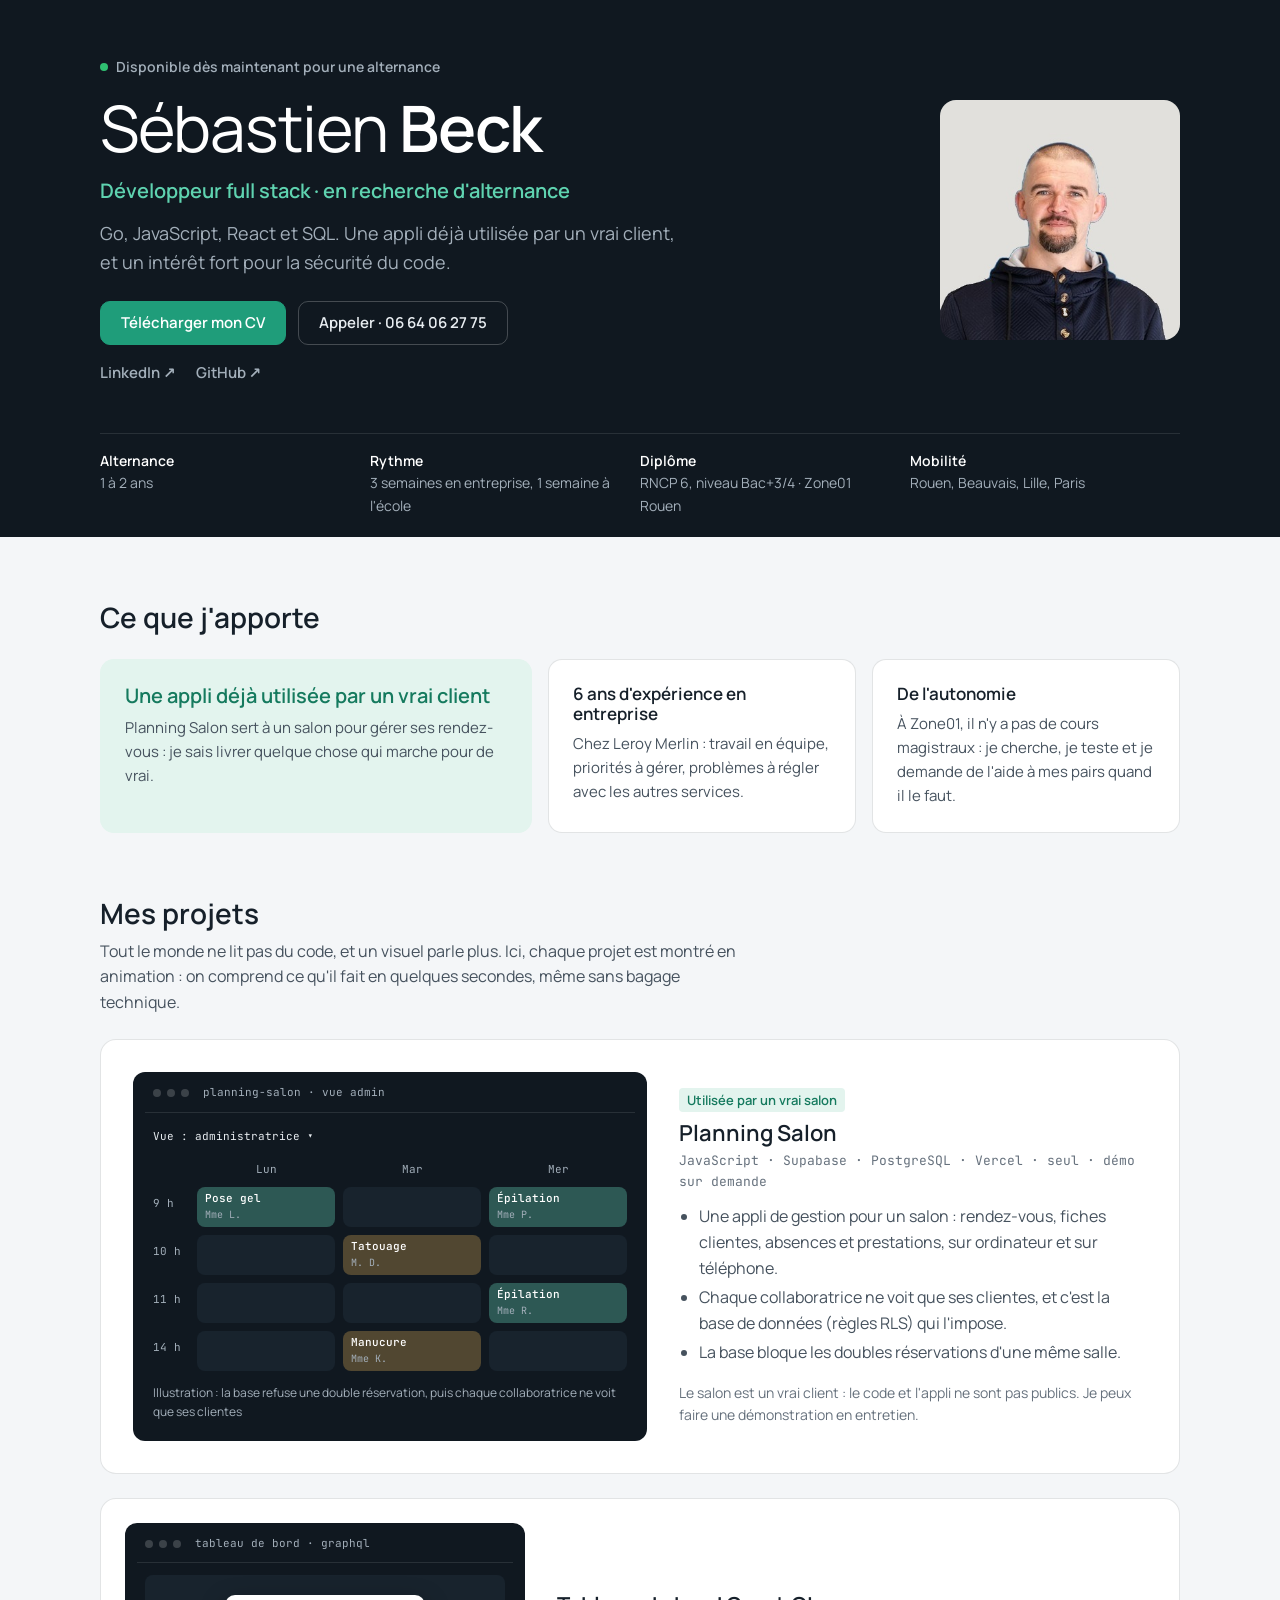
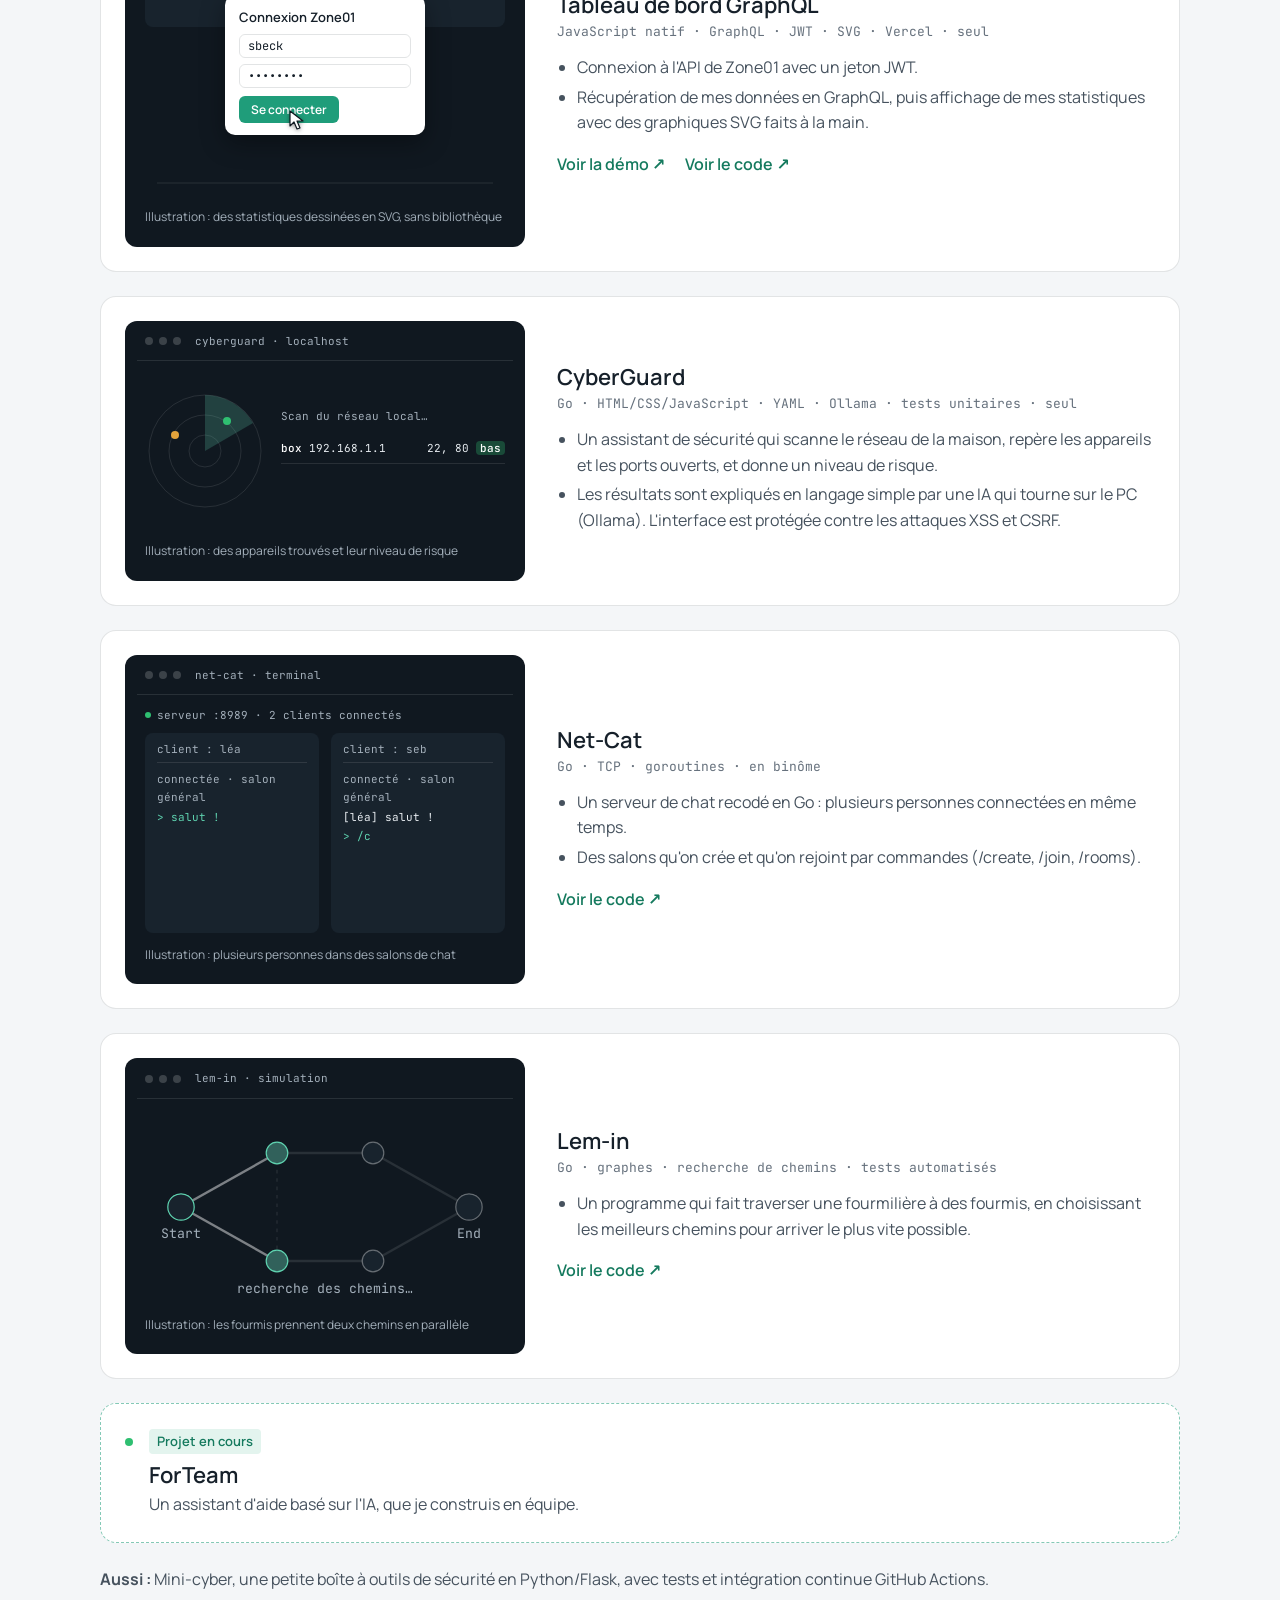
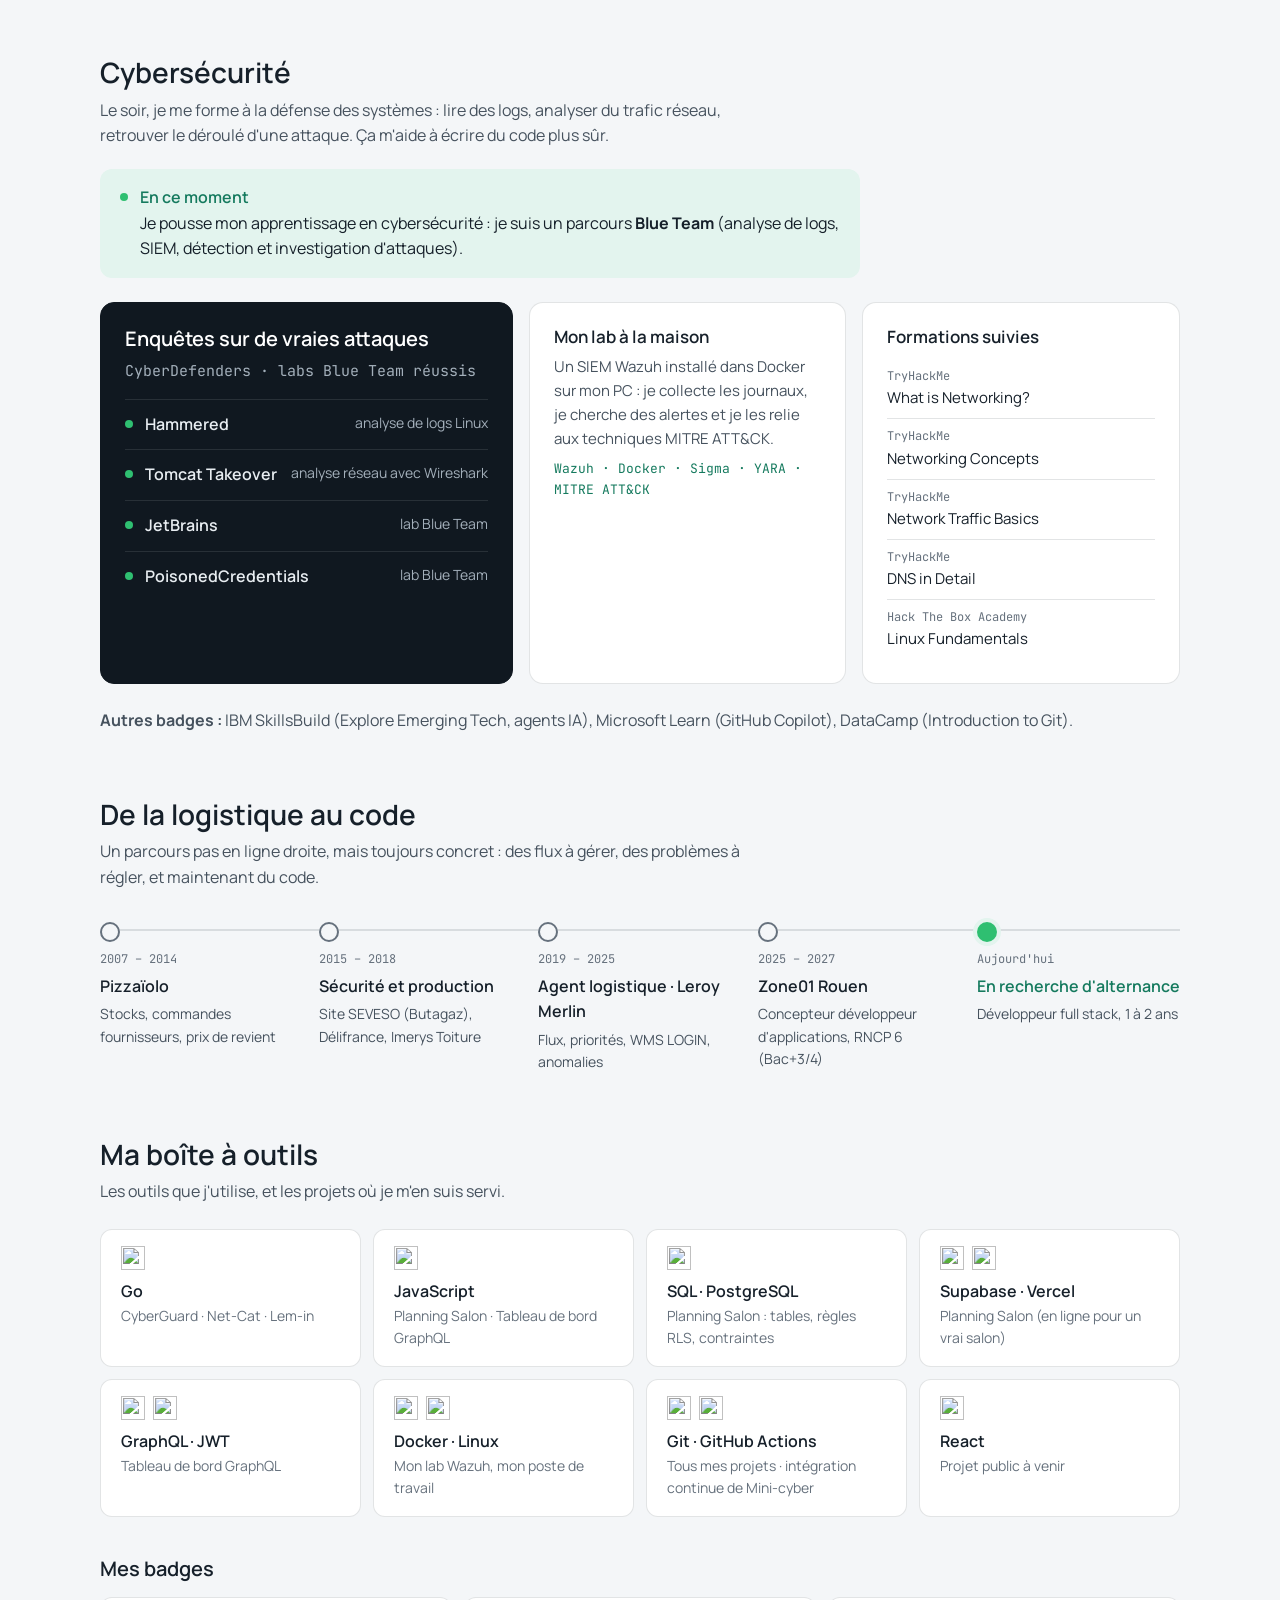
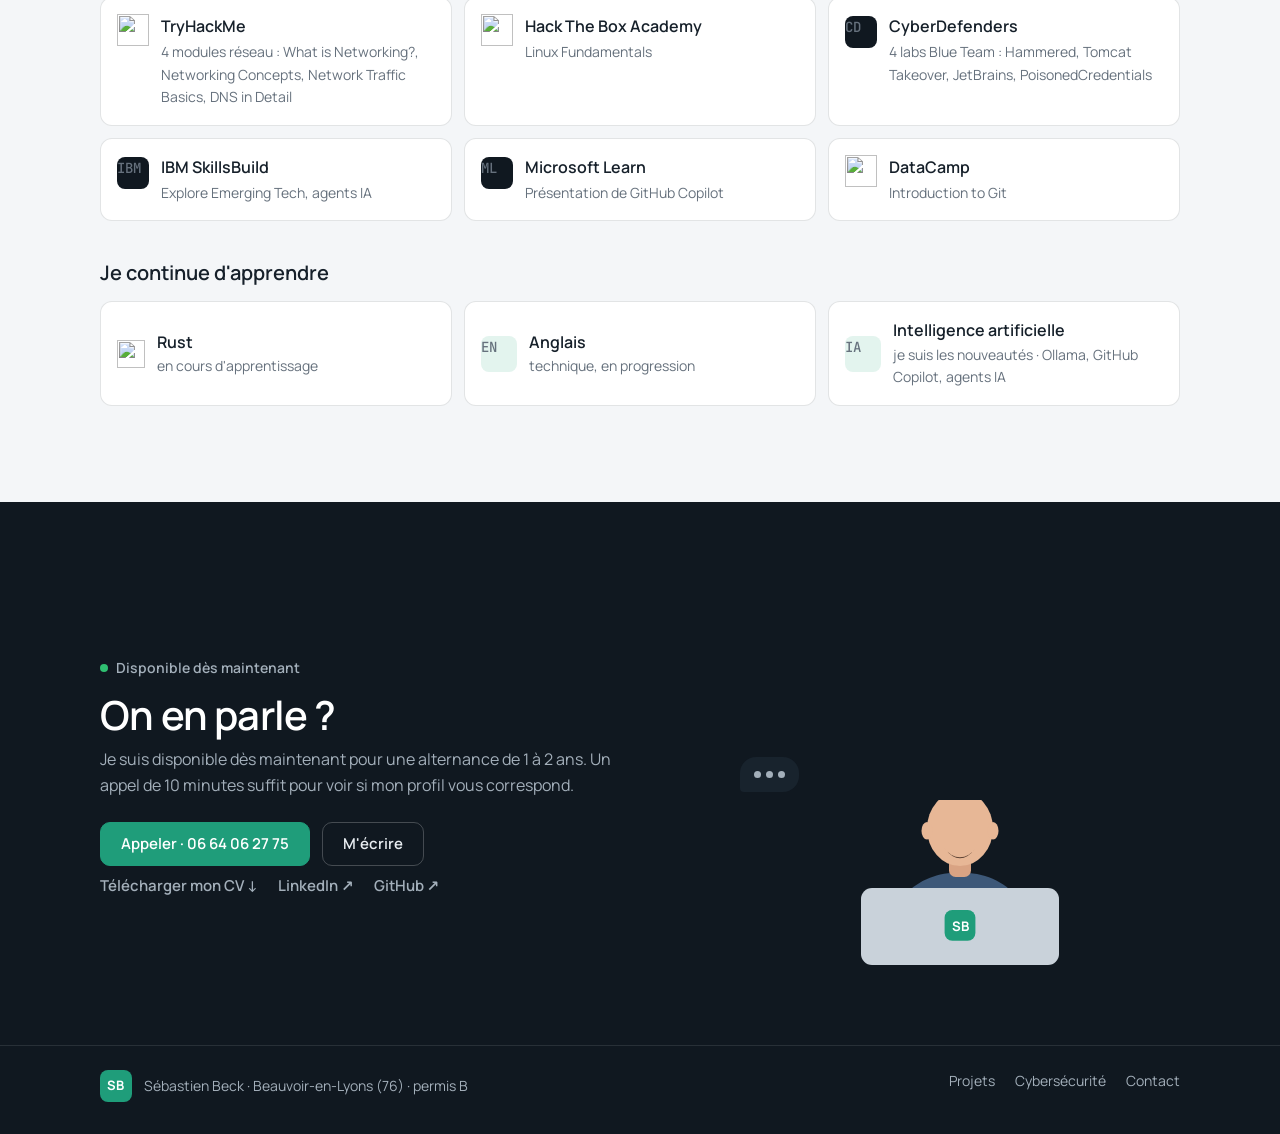
==== index.html @ 0955841b "Refonte du portfolio : nouveau design, projets animés, section cybersécurité - Design nuit + menthe," ====
<!doctype html>
<html lang="fr">
<head>
  <meta charset="utf-8">
  <meta name="viewport" content="width=device-width, initial-scale=1">
  <title>Sébastien Beck – Développeur full stack</title>
  <meta name="description" content="Sébastien Beck, développeur full stack (Go, JavaScript, React, SQL) en recherche d'alternance à Rouen, Beauvais, Lille ou Paris. Disponible dès maintenant.">
  <meta name="author" content="Sébastien Beck">
  <link rel="icon" href="favicon.ico">
  <link rel="preconnect" href="https://fonts.googleapis.com">
  <link rel="preconnect" href="https://fonts.gstatic.com" crossorigin>
  <link href="https://fonts.googleapis.com/css2?family=Manrope:wght@400;500;600;700&family=JetBrains+Mono:wght@400;500&display=swap" rel="stylesheet">
  <link rel="stylesheet" href="styles.css?v=12">
</head>
<body>

<header class="haut">
  <div class="conteneur haut-grille">
    <div class="ident">
      <p class="statut"><span class="point" aria-hidden="true"></span>Disponible dès maintenant pour une alternance</p>
      <h1><span class="fin">Sébastien</span> Beck</h1>
      <p class="poste">Développeur full stack · en recherche d'alternance</p>
      <p class="accroche">Go, JavaScript, React et SQL. Une appli déjà utilisée par un vrai client, et un intérêt fort pour la sécurité du code.</p>
      <div class="actions">
        <a class="bouton principal" href="CV_Sebastien_Beck.pdf" download>Télécharger mon CV</a>
        <a class="bouton" href="tel:+33664062775">Appeler · 06 64 06 27 75</a>
      </div>
      <p class="liens-discrets"><a href="https://www.linkedin.com/in/sebastien-beck-dev-web" target="_blank" rel="noreferrer">LinkedIn ↗</a><a href="https://github.com/sebastien1000" target="_blank" rel="noreferrer">GitHub ↗</a></p>
    </div>
    <img class="photo" src="photo.jpg" alt="Photo de Sébastien Beck" width="350" height="350">
  </div>
  <div class="conteneur cles">
    <p><b>Alternance</b> 1 à 2 ans</p>
    <p><b>Rythme</b> 3 semaines en entreprise, 1 semaine à l'école</p>
    <p><b>Diplôme</b> RNCP 6, niveau Bac+3/4 · Zone01 Rouen</p>
    <p><b>Mobilité</b> Rouen, Beauvais, Lille, Paris</p>
  </div>
</header>

<main>

  <section class="conteneur bloc" aria-labelledby="t-apport">
    <h2 id="t-apport">Ce que j'apporte</h2>
    <div class="atouts">
      <article class="majeur">
        <h3>Une appli déjà utilisée par un vrai client</h3>
        <p>Planning Salon sert à un salon pour gérer ses rendez-vous : je sais livrer quelque chose qui marche pour de vrai.</p>
      </article>
      <article>
        <h3>6 ans d'expérience en entreprise</h3>
        <p>Chez Leroy Merlin : travail en équipe, priorités à gérer, problèmes à régler avec les autres services.</p>
      </article>
      <article>
        <h3>De l'autonomie</h3>
        <p>À Zone01, il n'y a pas de cours magistraux : je cherche, je teste et je demande de l'aide à mes pairs quand il le faut.</p>
      </article>
    </div>
  </section>

  <section class="conteneur bloc" aria-labelledby="t-projets">
    <h2 id="t-projets">Mes projets</h2>
    <p class="intro">Tout le monde ne lit pas du code, et un visuel parle plus. Ici, chaque projet est montré en animation : on comprend ce qu'il fait en quelques secondes, même sans bagage technique.</p>

    <article class="projet vedette">
      <div class="demo" aria-hidden="true" data-titre="planning-salon · vue admin">
        <div class="planning" id="demo-planning">
          <div class="pl-barre"><span class="pl-vue">Vue : administratrice</span><span class="pl-toast"></span></div>
          <div class="pl-grille">
            <span></span><span class="pl-j">Lun</span><span class="pl-j">Mar</span><span class="pl-j">Mer</span>
            <span class="pl-h">9 h</span><i></i><i></i><i></i>
            <span class="pl-h">10 h</span><i></i><i></i><i></i>
            <span class="pl-h">11 h</span><i></i><i></i><i></i>
            <span class="pl-h">14 h</span><i></i><i></i><i></i>
          </div>
        </div>
        <p class="legende" id="pl-legende">Illustration : la base refuse une double réservation, puis chaque collaboratrice ne voit que ses clientes</p>
      </div>
      <div class="texte">
        <p class="badge">Utilisée par un vrai salon</p>
        <h3>Planning Salon</h3>
        <p class="meta">JavaScript · Supabase · PostgreSQL · Vercel · seul · démo sur demande</p>
        <ul>
          <li>Une appli de gestion pour un salon : rendez-vous, fiches clientes, absences et prestations, sur ordinateur et sur téléphone.</li>
          <li>Chaque collaboratrice ne voit que ses clientes, et c'est la base de données (règles RLS) qui l'impose.</li>
          <li>La base bloque les doubles réservations d'une même salle.</li>
        </ul>
        <p class="lien-note">Le salon est un vrai client : le code et l'appli ne sont pas publics. Je peux faire une démonstration en entretien.</p>
      </div>
    </article>

    <article class="projet">
      <div class="demo" aria-hidden="true" data-titre="tableau de bord · graphql">
        <div class="gq" id="demo-graphql">
          <pre class="gq-code"><code></code></pre>
          <svg class="graph" viewBox="0 0 300 130">
            <line x1="10" y1="120" x2="290" y2="120" class="axe"/>
            <g class="barres"></g>
            <polyline class="courbe" points=""/>
          </svg>
        </div>
        <p class="legende">Illustration : des statistiques dessinées en SVG, sans bibliothèque</p>
      </div>
      <div class="texte">
        <h3>Tableau de bord GraphQL</h3>
        <p class="meta">JavaScript natif · GraphQL · JWT · SVG · Vercel · seul</p>
        <ul>
          <li>Connexion à l'API de Zone01 avec un jeton JWT.</li>
          <li>Récupération de mes données en GraphQL, puis affichage de mes statistiques avec des graphiques SVG faits à la main.</li>
        </ul>
        <p class="liens"><a href="https://graph-ql-rho-azure.vercel.app" target="_blank" rel="noreferrer">Voir la démo ↗</a><a href="https://github.com/sebastien1000/graphQL" target="_blank" rel="noreferrer">Voir le code ↗</a></p>
      </div>
    </article>

    <article class="projet">
      <div class="demo" aria-hidden="true" data-titre="cyberguard · localhost">
        <div class="scan" id="demo-scan">
          <svg class="radar" viewBox="0 0 120 120">
            <circle cx="60" cy="60" r="56" class="r-cercle"/><circle cx="60" cy="60" r="36" class="r-cercle"/><circle cx="60" cy="60" r="16" class="r-cercle"/>
            <g class="r-balai"><path d="M60 60 L60 4 A56 56 0 0 1 108 32 Z"/></g>
            <g class="r-points"></g>
          </svg>
          <div class="scan-liste">
            <p class="scan-titre">Scan du réseau local…</p>
            <ul></ul>
          </div>
        </div>
        <p class="legende">Illustration : des appareils trouvés et leur niveau de risque</p>
      </div>
      <div class="texte">
        <h3>CyberGuard</h3>
        <p class="meta">Go · HTML/CSS/JavaScript · YAML · Ollama · tests unitaires · seul</p>
        <ul>
          <li>Un assistant de sécurité qui scanne le réseau de la maison, repère les appareils et les ports ouverts, et donne un niveau de risque.</li>
          <li>Les résultats sont expliqués en langage simple par une IA qui tourne sur le PC (Ollama). L'interface est protégée contre les attaques XSS et CSRF.</li>
        </ul>
      </div>
    </article>

    <article class="projet">
      <div class="demo" aria-hidden="true" data-titre="net-cat · terminal">
        <p class="serveur">serveur :8989</p>
        <div class="chat" id="demo-chat">
          <div class="terminal"><p class="t-titre">client : léa</p><div class="lignes"></div></div>
          <div class="terminal"><p class="t-titre">client : seb</p><div class="lignes"></div></div>
        </div>
        <p class="legende">Illustration : plusieurs personnes dans des salons de chat</p>
      </div>
      <div class="texte">
        <h3>Net-Cat</h3>
        <p class="meta">Go · TCP · goroutines · en binôme</p>
        <ul>
          <li>Un serveur de chat recodé en Go : plusieurs personnes connectées en même temps.</li>
          <li>Des salons qu'on crée et qu'on rejoint par commandes (/create, /join, /rooms).</li>
        </ul>
        <p class="liens"><a href="https://github.com/sebastien1000/net-cat" target="_blank" rel="noreferrer">Voir le code ↗</a></p>
      </div>
    </article>

    <article class="projet">
      <div class="demo" aria-hidden="true" data-titre="lem-in · simulation">
        <svg class="fourmis" id="demo-lemin" viewBox="0 0 300 160">
          <g class="aretes">
            <line x1="30" y1="80" x2="110" y2="35"/><line x1="30" y1="80" x2="110" y2="125"/>
            <line x1="110" y1="35" x2="190" y2="35"/><line x1="110" y1="125" x2="190" y2="125"/>
            <line x1="190" y1="35" x2="270" y2="80"/><line x1="190" y1="125" x2="270" y2="80"/>
            <line x1="110" y1="35" x2="110" y2="125" class="faible"/>
          </g>
          <g class="salles">
            <circle cx="30" cy="80" r="11"/><circle cx="110" cy="35" r="9"/><circle cx="110" cy="125" r="9"/>
            <circle cx="190" cy="35" r="9"/><circle cx="190" cy="125" r="9"/><circle cx="270" cy="80" r="11"/>
          </g>
          <text x="30" y="106" class="etiq">Start</text><text x="270" y="106" class="etiq">End</text>
          <text x="150" y="152" class="tour"></text>
          <g class="pions"></g>
        </svg>
        <p class="legende">Illustration : les fourmis prennent deux chemins en parallèle</p>
      </div>
      <div class="texte">
        <h3>Lem-in</h3>
        <p class="meta">Go · graphes · recherche de chemins · tests automatisés</p>
        <ul>
          <li>Un programme qui fait traverser une fourmilière à des fourmis, en choisissant les meilleurs chemins pour arriver le plus vite possible.</li>
        </ul>
        <p class="liens"><a href="https://github.com/sebastien1000/lem-in" target="_blank" rel="noreferrer">Voir le code ↗</a></p>
      </div>
    </article>

    <article class="projet-encours">
      <span class="point" aria-hidden="true"></span>
      <div>
        <p class="badge">Projet en cours</p>
        <h3>ForTeam</h3>
        <p>Un assistant d'aide basé sur l'IA, que je construis en équipe.</p>
      </div>
    </article>

    <p class="aussi"><b>Aussi :</b> Mini-cyber, une petite boîte à outils de sécurité en Python/Flask, avec tests et intégration continue GitHub Actions.</p>
  </section>


  <section class="conteneur bloc" aria-labelledby="t-cyber">
    <h2 id="t-cyber">Cybersécurité</h2>
    <p class="intro">Le soir, je me forme à la défense des systèmes : lire des logs, analyser du trafic réseau, retrouver le déroulé d'une attaque. Ça m'aide à écrire du code plus sûr.</p>
    <div class="en-cours">
      <span class="point" aria-hidden="true"></span>
      <p><b>En ce moment</b> Je pousse mon apprentissage en cybersécurité : je suis un parcours <b>Blue Team</b> (analyse de logs, SIEM, détection et investigation d'attaques).</p>
    </div>
    <div class="cyber">
      <article class="cy-carte cy-large">
        <h3>Enquêtes sur de vraies attaques</h3>
        <p class="cy-source">CyberDefenders · labs Blue Team réussis</p>
        <ul class="labs">
          <li><b>Hammered</b><span>analyse de logs Linux</span></li>
          <li><b>Tomcat Takeover</b><span>analyse réseau avec Wireshark</span></li>
          <li><b>JetBrains</b><span>lab Blue Team</span></li>
          <li><b>PoisonedCredentials</b><span>lab Blue Team</span></li>
        </ul>
      </article>
      <article class="cy-carte">
        <h3>Mon lab à la maison</h3>
        <p>Un SIEM Wazuh installé dans Docker sur mon PC : je collecte les journaux, je cherche des alertes et je les relie aux techniques MITRE ATT&amp;CK.</p>
        <p class="cy-outils">Wazuh · Docker · Sigma · YARA · MITRE ATT&amp;CK</p>
      </article>
      <article class="cy-carte">
        <h3>Formations suivies</h3>
        <ul class="badges">
          <li><span class="b-src">TryHackMe</span>What is Networking?</li>
          <li><span class="b-src">TryHackMe</span>Networking Concepts</li>
          <li><span class="b-src">TryHackMe</span>Network Traffic Basics</li>
          <li><span class="b-src">TryHackMe</span>DNS in Detail</li>
          <li><span class="b-src">Hack The Box Academy</span>Linux Fundamentals</li>
        </ul>
      </article>
    </div>
    <p class="aussi"><b>Autres badges :</b> IBM SkillsBuild (Explore Emerging Tech, agents IA), Microsoft Learn (GitHub Copilot), DataCamp (Introduction to Git).</p>
  </section>

  <section class="conteneur bloc" aria-labelledby="t-parcours">
    <h2 id="t-parcours">De la logistique au code</h2>
    <p class="intro">Un parcours pas en ligne droite, mais toujours concret : des flux à gérer, des problèmes à régler, et maintenant du code.</p>
    <ol class="route">
      <li><span class="r-date">2007 – 2014</span><b>Pizzaïolo</b><p>Stocks, commandes fournisseurs, prix de revient</p></li>
      <li><span class="r-date">2015 – 2018</span><b>Sécurité et production</b><p>Site SEVESO (Butagaz), Délifrance, Imerys Toiture</p></li>
      <li><span class="r-date">2019 – 2025</span><b>Agent logistique · Leroy Merlin</b><p>Flux, priorités, WMS LOGIN, anomalies</p></li>
      <li><span class="r-date">2025 – 2027</span><b>Zone01 Rouen</b><p>Concepteur développeur d'applications, RNCP 6 (Bac+3/4)</p></li>
      <li class="maintenant"><span class="r-date">Aujourd'hui</span><b>En recherche d'alternance</b><p>Développeur full stack, 1 à 2 ans</p></li>
    </ol>
  </section>

  <section class="conteneur bloc" aria-labelledby="t-outils">
    <h2 id="t-outils">Ma boîte à outils</h2>
    <p class="intro">Les outils que j'utilise, et les projets où je m'en suis servi.</p>
    <div class="outils">
      <article><p class="logos"><img src="https://cdn.simpleicons.org/go" alt="" width="24" height="24" loading="lazy"></p><h3>Go</h3><p>CyberGuard · Net-Cat · Lem-in</p></article>
      <article><p class="logos"><img src="https://cdn.simpleicons.org/javascript" alt="" width="24" height="24" loading="lazy"></p><h3>JavaScript</h3><p>Planning Salon · Tableau de bord GraphQL</p></article>
      <article><p class="logos"><img src="https://cdn.simpleicons.org/postgresql" alt="" width="24" height="24" loading="lazy"></p><h3>SQL · PostgreSQL</h3><p>Planning Salon : tables, règles RLS, contraintes</p></article>
      <article><p class="logos"><img src="https://cdn.simpleicons.org/supabase" alt="" width="24" height="24" loading="lazy"><img src="https://cdn.simpleicons.org/vercel" alt="" width="24" height="24" loading="lazy"></p><h3>Supabase · Vercel</h3><p>Planning Salon (en ligne pour un vrai salon)</p></article>
      <article><p class="logos"><img src="https://cdn.simpleicons.org/graphql" alt="" width="24" height="24" loading="lazy"><img src="https://cdn.simpleicons.org/jsonwebtokens" alt="" width="24" height="24" loading="lazy"></p><h3>GraphQL · JWT</h3><p>Tableau de bord GraphQL</p></article>
      <article><p class="logos"><img src="https://cdn.simpleicons.org/docker" alt="" width="24" height="24" loading="lazy"><img src="https://cdn.simpleicons.org/linux" alt="" width="24" height="24" loading="lazy"></p><h3>Docker · Linux</h3><p>Mon lab Wazuh, mon poste de travail</p></article>
      <article><p class="logos"><img src="https://cdn.simpleicons.org/git" alt="" width="24" height="24" loading="lazy"><img src="https://cdn.simpleicons.org/githubactions" alt="" width="24" height="24" loading="lazy"></p><h3>Git · GitHub Actions</h3><p>Tous mes projets · intégration continue de Mini-cyber</p></article>
      <article><p class="logos"><img src="https://cdn.simpleicons.org/react" alt="" width="24" height="24" loading="lazy"></p><h3>React</h3><p>Projet public à venir</p></article>
    </div>
    <h3 class="sous-titre">Mes badges</h3>
    <ul class="badges-logos">
      <li><img src="https://cdn.simpleicons.org/tryhackme" alt="" width="24" height="24" loading="lazy"><div><b>TryHackMe</b><span>4 modules réseau : What is Networking?, Networking Concepts, Network Traffic Basics, DNS in Detail</span></div></li>
      <li><img src="https://cdn.simpleicons.org/hackthebox" alt="" width="24" height="24" loading="lazy"><div><b>Hack The Box Academy</b><span>Linux Fundamentals</span></div></li>
      <li><span class="mono-logo">CD</span><div><b>CyberDefenders</b><span>4 labs Blue Team : Hammered, Tomcat Takeover, JetBrains, PoisonedCredentials</span></div></li>
      <li><span class="mono-logo">IBM</span><div><b>IBM SkillsBuild</b><span>Explore Emerging Tech, agents IA</span></div></li>
      <li><span class="mono-logo">ML</span><div><b>Microsoft Learn</b><span>Présentation de GitHub Copilot</span></div></li>
      <li><img src="https://cdn.simpleicons.org/datacamp" alt="" width="24" height="24" loading="lazy"><div><b>DataCamp</b><span>Introduction to Git</span></div></li>
    </ul>
    <h3 class="sous-titre">Je continue d'apprendre</h3>
    <ul class="apprends">
      <li><img src="https://cdn.simpleicons.org/rust/16202a" alt="" width="28" height="28" loading="lazy"><div><b>Rust</b><span>en cours d'apprentissage</span></div></li>
      <li><span class="code-langue">EN</span><div><b>Anglais</b><span>technique, en progression</span></div></li>
      <li><span class="code-langue">IA</span><div><b>Intelligence artificielle</b><span>je suis les nouveautés · Ollama, GitHub Copilot, agents IA</span></div></li>
    </ul>
  </section>

  <section class="contact" id="contact" aria-labelledby="t-contact">
    <div class="conteneur contact-grille">
      <div>
        <p class="statut"><span class="point" aria-hidden="true"></span>Disponible dès maintenant</p>
        <h2 id="t-contact">On en parle ?</h2>
        <p>Je suis disponible dès maintenant pour une alternance de 1 à 2 ans. Un appel de 10 minutes suffit pour voir si mon profil vous correspond.</p>
        <div class="actions">
          <a class="bouton principal" href="tel:+33664062775">Appeler · 06 64 06 27 75</a>
          <a class="bouton" href="mailto:beck.sebastien76220@gmail.com">M'écrire</a>
        </div>
        <p class="liens-discrets"><a href="CV_Sebastien_Beck.pdf" download>Télécharger mon CV ↓</a><a href="https://www.linkedin.com/in/sebastien-beck-dev-web" target="_blank" rel="noreferrer">LinkedIn ↗</a><a href="https://github.com/sebastien1000" target="_blank" rel="noreferrer">GitHub ↗</a></p>
      </div>
      <div class="scene" id="scene-contact" aria-hidden="true">
        <div class="fil"></div>
        <svg class="perso-svg" viewBox="120 170 200 150">
          <g class="perso">
            <path class="sweat" d="M150 320 C 150 262, 180 236, 220 236 C 260 236, 290 262, 290 320 Z"/>
            <rect class="cou" x="210" y="218" width="20" height="22" rx="6"/>
            <ellipse class="tete" cx="220" cy="196" rx="30" ry="34"/>
            <path class="barbe" d="M206 214 Q220 232 234 214 Q228 222 220 222 Q212 222 206 214 Z"/>
            <ellipse class="oreille" cx="190" cy="198" rx="5" ry="8"/><ellipse class="oreille" cx="250" cy="198" rx="5" ry="8"/>
          </g>
          <g class="pc">
            <rect class="ecran" x="130" y="250" width="180" height="70" rx="10"/>
            <rect class="logo" x="206" y="270" width="28" height="28" rx="7"/>
            <text class="logo-t" x="220" y="289">SB</text>
          </g>
        </svg>
      </div>
    </div>
  </section>

</main>

<footer class="pied">
  <div class="conteneur pied-grille">
    <p class="marque"><span class="logo-sb" aria-hidden="true">SB</span>Sébastien Beck · Beauvoir-en-Lyons (76) · permis B</p>
    <nav aria-label="Navigation de bas de page"><a href="#t-projets">Projets</a><a href="#t-cyber">Cybersécurité</a><a href="#contact">Contact</a></nav>
  </div>
</footer>

<script src="script.js?v=7"></script>
</body>
</html>
---- styles.css ----
/* Palette : toutes les couleurs passent par ces variables */
:root {
  --fond: #f4f6f8;
  --carte: #ffffff;
  --sombre: #101820;          /* en-tête, démos, contact */
  --sombre-2: #18232d;        /* surfaces dans les démos */
  --texte: #16202a;
  --texte-2: #46525e;
  --discret: #66717d;
  --sur-sombre: #e8edf1;
  --sur-sombre-2: #a3afba;
  --trait: rgba(22, 32, 42, 0.12);
  --trait-sombre: rgba(255, 255, 255, 0.10);
  --accent: #1f9d7a;          /* boutons, liens */
  --accent-fonce: #157a5e;
  --accent-pale: #e3f4ee;
  --accent-clair: #5fd3b0;    /* accent sur fond sombre */
  --vert: #2fbf71;
  --danger: #e5484d;
  --attention: #e3a33b;
  --mono: "JetBrains Mono", ui-monospace, monospace;
  --ease: cubic-bezier(0.22, 1, 0.36, 1);
}

* { box-sizing: border-box; }
html { scroll-behavior: smooth; }
body { margin: 0; font-family: "Manrope", system-ui, sans-serif; font-size: 16px; line-height: 1.6; color: var(--texte); background: var(--fond); }
a { color: var(--accent-fonce); }
img { max-width: 100%; }
h1, h2, h3 { line-height: 1.2; margin: 0; }
p { margin: 0; }
.conteneur { width: min(1080px, 100% - 32px); margin-inline: auto; }

/* En-tête */
.haut { background: var(--sombre); color: var(--sur-sombre); padding: 56px 0 0; }
.haut-grille { display: grid; grid-template-columns: 1fr auto; gap: 40px; align-items: center; }
.statut { font-size: 14px; font-weight: 600; color: var(--sur-sombre-2); display: flex; align-items: center; gap: 8px; }
.point { width: 8px; height: 8px; border-radius: 50%; background: var(--vert); }
h1 { font-size: clamp(40px, 7vw, 64px); font-weight: 600; letter-spacing: -0.02em; margin-top: 12px; color: #fff; }
h1 .fin { font-weight: 400; }
.poste { font-size: 20px; font-weight: 600; color: var(--accent-clair); margin-top: 8px; }
.accroche { font-size: 18px; color: var(--sur-sombre-2); margin-top: 12px; max-width: 36rem; }
.photo { width: 240px; height: 240px; border-radius: 16px; object-fit: cover; object-position: center 30%; }

.actions { display: flex; flex-wrap: wrap; gap: 12px; margin-top: 24px; }
.bouton { display: inline-flex; align-items: center; height: 44px; padding: 0 20px; border-radius: 10px; font-weight: 600; font-size: 15px; text-decoration: none; color: var(--sur-sombre); border: 1px solid rgba(255, 255, 255, 0.22); transition: background-color 150ms var(--ease), border-color 150ms var(--ease); }
.bouton:hover { background: rgba(255, 255, 255, 0.08); }
.bouton.principal { background: var(--accent); border-color: var(--accent); color: #fff; }
.bouton.principal:hover { background: var(--accent-fonce); border-color: var(--accent-fonce); }
.bouton:active { transform: scale(0.98); }
.bouton:focus-visible, a:focus-visible { outline: 2px solid var(--accent-clair); outline-offset: 2px; }
.liens-discrets { display: flex; gap: 20px; margin-top: 16px; font-size: 15px; font-weight: 600; }
.liens-discrets a { color: var(--sur-sombre-2); text-decoration: none; }
.liens-discrets a:hover { color: #fff; text-decoration: underline; }

.cles { display: grid; grid-template-columns: repeat(4, 1fr); margin-top: 48px; border-top: 1px solid var(--trait-sombre); }
.cles p { padding: 16px 16px 20px 0; font-size: 14px; color: var(--sur-sombre-2); }
.cles b { display: block; color: #fff; font-weight: 600; }

/* Sections */
.bloc { padding: 64px 0 0; }
h2 { font-size: 28px; font-weight: 600; }
.intro { color: var(--texte-2); margin-top: 8px; max-width: 40rem; }

.atouts { display: grid; grid-template-columns: 1.4fr 1fr 1fr; gap: 16px; margin-top: 24px; }
.atouts article { background: var(--carte); border: 1px solid var(--trait); border-radius: 14px; padding: 24px; }
.atouts h3 { font-size: 17px; font-weight: 600; }
.atouts p { color: var(--texte-2); margin-top: 8px; font-size: 15px; }
.atouts .majeur { background: var(--accent-pale); border-color: transparent; }
.atouts .majeur h3 { font-size: 20px; color: var(--accent-fonce); }

/* Projets */
.projet { display: grid; grid-template-columns: 400px 1fr; gap: 32px; align-items: center; background: var(--carte); border: 1px solid var(--trait); border-radius: 16px; padding: 24px; margin-top: 24px; }
.projet.vedette { grid-template-columns: 1.1fr 1fr; padding: 32px; }
.demo { background: var(--sombre); border-radius: 12px; padding: 20px; min-height: 260px; display: flex; flex-direction: column; justify-content: space-between; color: var(--sur-sombre); }
.legende { font-size: 12px; color: var(--sur-sombre-2); margin-top: 12px; }
.texte h3 { font-size: 22px; font-weight: 600; }
.badge { display: inline-block; background: var(--accent-pale); color: var(--accent-fonce); font-weight: 600; font-size: 13px; border-radius: 4px; padding: 2px 8px; margin-bottom: 8px; }
.meta { font-family: var(--mono); font-size: 13px; color: var(--discret); margin-top: 4px; }
.texte ul { margin: 12px 0 0; padding-left: 20px; color: var(--texte-2); }
.texte li { margin: 4px 0; }
.liens { display: flex; gap: 20px; margin-top: 16px; font-weight: 600; }
.liens a { text-decoration: none; }
.liens a:hover { text-decoration: underline; }
.lien-note { margin-top: 16px; font-size: 14px; color: var(--discret); }
.aussi { margin-top: 24px; color: var(--texte-2); }
.projet-encours { display: flex; gap: 16px; align-items: flex-start; margin-top: 24px; background: var(--carte); border: 1px dashed color-mix(in srgb, var(--accent) 55%, transparent); border-radius: 16px; padding: 24px; }
.projet-encours .point { margin-top: 10px; flex-shrink: 0; animation: battement 2s ease-in-out infinite; }
.projet-encours h3 { font-size: 22px; font-weight: 600; }
.projet-encours p:not(.badge) { color: var(--texte-2); margin-top: 4px; }
@keyframes battement { 50% { opacity: 0.35; } }

/* Fenêtre d'application, curseur, fenêtres surgissantes */
.demo { position: relative; overflow: hidden; padding-top: 12px; }
.barre-app { display: flex; align-items: center; gap: 6px; margin: 0 -8px 12px; padding: 0 8px 10px; border-bottom: 1px solid var(--trait-sombre); font-family: var(--mono); font-size: 11px; color: var(--sur-sombre-2); }
.barre-app i { width: 8px; height: 8px; border-radius: 50%; background: rgba(255, 255, 255, 0.18); }
.barre-app span { margin-left: 8px; }
.curseur { position: absolute; top: 0; left: 0; z-index: 5; pointer-events: none; opacity: 0; transition: transform 650ms var(--ease), opacity 200ms var(--ease); }
.curseur.vu { opacity: 1; }
.curseur svg { display: block; transition: transform 120ms var(--ease); filter: drop-shadow(0 1px 2px rgba(0, 0, 0, 0.4)); }
.curseur.clic svg { transform: scale(0.82); }
.curseur::after { content: ""; position: absolute; top: -10px; left: -10px; width: 20px; height: 20px; border-radius: 50%; border: 2px solid var(--accent-clair); opacity: 0; transform: scale(0.4); }
.curseur.clic::after { animation: onde 400ms var(--ease); }
@keyframes onde { 0% { opacity: 1; transform: scale(0.4); } 100% { opacity: 0; transform: scale(1.6); } }
.pl-popup, .gq-login, .ia-panneau { position: absolute; z-index: 3; background: #fff; color: var(--texte); border-radius: 10px; padding: 12px 14px; box-shadow: 0 8px 24px rgba(0, 0, 0, 0.35); font-family: "Manrope", sans-serif; font-size: 12px; opacity: 0; transform: translateY(8px); transition: opacity 220ms var(--ease), transform 220ms var(--ease); pointer-events: none; }
.pl-popup.vu, .gq-login.vu, .ia-panneau.vu { opacity: 1; transform: none; }
.pp-titre { font-weight: 600; font-size: 13px; margin-bottom: 4px; }
.pp-bouton { display: inline-block; margin-top: 8px; background: var(--accent); color: #fff; border-radius: 6px; padding: 4px 12px; font-weight: 600; }

/* Démo : planning */
.planning { position: relative; }
.pl-popup { left: 50%; top: 40%; width: 220px; margin-left: -110px; }
.pl-toast.succes { background: rgba(47, 191, 113, 0.25); color: #d6f7e4; }
.pl-grille i.nouveau { box-shadow: inset 0 0 0 1px var(--accent-clair); }
.pl-grille i.conflit { animation: secousse 320ms var(--ease); }
@keyframes secousse { 25% { transform: translateX(-3px); } 75% { transform: translateX(3px); } }
.planning { font-family: var(--mono); font-size: 11px; color: var(--sur-sombre-2); }
.pl-barre { display: flex; justify-content: space-between; align-items: center; gap: 8px; margin-bottom: 12px; min-height: 24px; }
.pl-vue { color: var(--sur-sombre); }
.pl-toast { border-radius: 6px; padding: 2px 8px; background: var(--sombre-2); color: var(--sur-sombre); opacity: 0; transform: translateY(-4px); transition: opacity 200ms var(--ease), transform 200ms var(--ease); }
.pl-toast.vu { opacity: 1; transform: none; }
.pl-toast.erreur { background: rgba(229, 72, 77, 0.25); color: #ffd7d8; }
.pl-grille { display: grid; grid-template-columns: 36px repeat(3, 1fr); gap: 8px; }
.pl-j { text-align: center; }
.pl-h { padding-top: 8px; }
.pl-grille i { height: 40px; border-radius: 8px; background: var(--sombre-2); font-style: normal; padding: 4px 8px; overflow: hidden; display: flex; flex-direction: column; justify-content: center; transition: background-color 300ms var(--ease), opacity 300ms var(--ease), filter 300ms var(--ease); }
.pl-grille i b { color: #fff; font-weight: 500; font-size: 11px; }
.pl-grille i small { font-size: 10px; color: var(--sur-sombre-2); }
.pl-grille i.pris.a { background: color-mix(in srgb, var(--accent-clair) 30%, var(--sombre-2)); }
.pl-grille i.pris.b { background: color-mix(in srgb, var(--attention) 28%, var(--sombre-2)); }
.pl-grille i.conflit { background: rgba(229, 72, 77, 0.5); box-shadow: inset 0 0 0 1px var(--danger); }
.pl-grille i.masque { filter: blur(3px); opacity: 0.45; }

/* Démo : GraphQL */
.gq { display: flex; flex-direction: column; gap: 12px; position: relative; }
.gq-login { left: 50%; top: 20px; width: 200px; margin-left: -100px; }
.gq-login .champ { margin-top: 6px; height: 24px; border: 1px solid var(--trait); border-radius: 6px; padding: 2px 8px; font-family: var(--mono); }
.gq-bulle { position: absolute; z-index: 3; background: #fff; color: var(--texte); font-size: 11px; font-weight: 600; border-radius: 6px; padding: 4px 8px; opacity: 0; transition: opacity 200ms var(--ease); white-space: nowrap; }
.gq-bulle.vu { opacity: 1; }
.gq-code { margin: 0; background: var(--sombre-2); border-radius: 8px; padding: 8px 12px; min-height: 52px; font-family: var(--mono); font-size: 11px; color: var(--sur-sombre); white-space: pre-wrap; word-break: break-word; }
.gq-code code.ok { color: var(--accent-clair); }
.graph { width: 100%; height: auto; }
.graph .axe { stroke: var(--trait-sombre); }
.graph rect { fill: rgba(255, 255, 255, 0.16); transition: height 600ms var(--ease), y 600ms var(--ease); }
.graph rect.fort { fill: var(--accent-clair); }
.graph .courbe { fill: none; stroke: var(--accent-clair); stroke-width: 2; stroke-dasharray: 700; stroke-dashoffset: 700; transition: stroke-dashoffset 1200ms var(--ease); }
.graph.vu .courbe { stroke-dashoffset: 0; }

/* Démo : CyberGuard */
.scan { display: grid; grid-template-columns: 120px 1fr; gap: 16px; align-items: center; font-family: var(--mono); font-size: 11px; position: relative; }
.ia-panneau { left: 8px; right: 8px; bottom: 0; }
.ia-texte { font-size: 12px; color: var(--texte-2); min-height: 32px; }
.scan li.choisi { background: rgba(229, 72, 77, 0.18); }
.radar { width: 120px; height: 120px; }
.r-cercle { fill: none; stroke: var(--trait-sombre); }
.r-balai path { fill: color-mix(in srgb, var(--accent-clair) 22%, transparent); }
.r-balai { transform-origin: 60px 60px; opacity: 0; }
.radar.actif .r-balai { opacity: 1; animation: balayage 1.6s linear infinite; }
@keyframes balayage { to { transform: rotate(360deg); } }
.r-points circle { animation: apparait 400ms var(--ease) both; }
.p-bas { fill: var(--vert); } .p-moyen { fill: var(--attention); } .p-haut { fill: var(--danger); }
@keyframes apparait { from { opacity: 0; transform: scale(0.4); transform-origin: center; } }
.scan-titre { color: var(--sur-sombre-2); margin-bottom: 8px; }
.scan ul { list-style: none; margin: 0; padding: 0; }
.scan li { display: flex; justify-content: space-between; gap: 8px; padding: 6px 0; border-bottom: 1px solid var(--trait-sombre); opacity: 0; transform: translateY(6px); transition: opacity 300ms var(--ease), transform 300ms var(--ease); }
.scan li.vu { opacity: 1; transform: none; }
.scan li b { color: #fff; font-weight: 500; }
.risque { border-radius: 4px; padding: 0 4px; font-weight: 500; }
.risque.bas { background: rgba(47, 191, 113, 0.3); }
.risque.moyen { background: rgba(227, 163, 59, 0.35); }
.risque.haut { background: rgba(229, 72, 77, 0.45); }

/* Démo : Net-Cat */
.serveur { font-family: var(--mono); font-size: 11px; color: var(--sur-sombre-2); margin-bottom: 8px; transition: color 300ms var(--ease); }
.serveur::before { content: ""; display: inline-block; width: 6px; height: 6px; border-radius: 50%; background: var(--vert); margin-right: 6px; vertical-align: 1px; }
.serveur.flash { color: var(--accent-clair); }
.chat { display: grid; grid-template-columns: 1fr 1fr; gap: 12px; }
.terminal .ecrit { font-style: normal; opacity: 0.7; }
.terminal { background: var(--sombre-2); border-radius: 8px; padding: 8px 12px; font-family: var(--mono); font-size: 11px; color: var(--sur-sombre); min-height: 200px; }
.t-titre { color: var(--sur-sombre-2); border-bottom: 1px solid var(--trait-sombre); padding-bottom: 4px; margin-bottom: 8px; }
.terminal .l { margin: 2px 0; }
.terminal .moi { color: var(--accent-clair); }
.terminal .moi::before { content: "> "; }
.terminal .sys { color: var(--sur-sombre-2); }

/* Démo : Lem-in */
.fourmis { width: 100%; height: auto; }
.fourmis .aretes line { stroke: var(--trait-sombre); stroke-width: 2; transition: stroke 300ms var(--ease); }
.fourmis .aretes line.faible { stroke-dasharray: 3 4; stroke-width: 1; }
.fourmis .aretes line.explore { stroke: rgba(255, 255, 255, 0.45); }
.fourmis .aretes line.chemin { stroke: var(--accent-clair); }
.fourmis .salles circle { fill: var(--sombre-2); stroke: rgba(255, 255, 255, 0.35); }
.fourmis .etiq, .fourmis .tour { fill: var(--sur-sombre-2); font-family: var(--mono); font-size: 11px; text-anchor: middle; }
.fourmis .salles circle { transition: fill 300ms var(--ease), stroke 300ms var(--ease); }
.fourmis .salles circle.visite { stroke: var(--accent-clair); }
.fourmis .salles circle.front { fill: color-mix(in srgb, var(--accent-clair) 35%, var(--sombre-2)); }
.fourmi { transition: transform 550ms var(--ease), opacity 200ms var(--ease); }
.fourmi.cache { opacity: 0; }
.fourmi circle { fill: #fff; }
.fourmi text { fill: var(--sombre); font-family: var(--mono); font-size: 8px; font-weight: 500; }

/* Cybersécurité */
.en-cours { display: flex; gap: 12px; align-items: flex-start; margin-top: 20px; background: var(--accent-pale); border-radius: 12px; padding: 16px 20px; max-width: 760px; }
.en-cours .point { margin-top: 8px; flex-shrink: 0; }
.en-cours p { color: var(--texte); }
.en-cours p > b:first-child { display: block; color: var(--accent-fonce); font-weight: 600; }
.cyber { display: grid; grid-template-columns: 1.3fr 1fr 1fr; gap: 16px; margin-top: 24px; }
.cy-carte { background: var(--carte); border: 1px solid var(--trait); border-radius: 14px; padding: 24px; }
.cy-carte h3 { font-size: 17px; font-weight: 600; }
.cy-carte p { color: var(--texte-2); margin-top: 8px; font-size: 15px; }
.cy-large { background: var(--sombre); border-color: var(--sombre); color: var(--sur-sombre); }
.cy-large h3 { color: #fff; font-size: 20px; }
.cy-source { font-family: var(--mono); font-size: 13px; color: var(--sur-sombre-2) !important; }
.labs { list-style: none; margin: 16px 0 0; padding: 0; }
.labs li { display: flex; justify-content: space-between; gap: 12px; padding: 12px 0; border-top: 1px solid var(--trait-sombre); }
.labs li::before { content: ""; width: 8px; height: 8px; border-radius: 50%; background: var(--vert); margin-top: 8px; flex-shrink: 0; }
.labs b { flex: 1; font-weight: 600; }
.labs span { color: var(--sur-sombre-2); font-size: 14px; text-align: right; }
.cy-outils { font-family: var(--mono); font-size: 13px !important; color: var(--accent-fonce) !important; }
.badges { list-style: none; margin: 12px 0 0; padding: 0; }
.badges li { padding: 8px 0; border-bottom: 1px solid var(--trait); font-size: 15px; }
.badges li:last-child { border-bottom: 0; }
.b-src { display: block; font-family: var(--mono); font-size: 12px; color: var(--discret); }

/* Parcours en route */
.route { list-style: none; margin: 32px 0 0; padding: 0; display: grid; grid-template-columns: repeat(5, 1fr); gap: 16px; position: relative; }
.route::before { content: ""; position: absolute; top: 7px; left: 0; right: 0; height: 2px; background: var(--trait); }
.route li { position: relative; padding-top: 28px; }
.route li::before { content: ""; position: absolute; top: 0; left: 0; width: 16px; height: 16px; border-radius: 50%; background: var(--fond); border: 2px solid var(--discret); }
.route .r-date { display: block; font-family: var(--mono); font-size: 12px; color: var(--discret); }
.route b { display: block; font-weight: 600; margin-top: 4px; }
.route p { color: var(--texte-2); font-size: 14px; margin-top: 4px; }
.route .maintenant::before { background: var(--vert); border-color: var(--vert); box-shadow: 0 0 0 4px var(--accent-pale); }
.route .maintenant b { color: var(--accent-fonce); }

/* Boîte à outils */
.outils { display: grid; grid-template-columns: repeat(4, 1fr); gap: 12px; margin-top: 24px; }
.outils article { background: var(--carte); border: 1px solid var(--trait); border-radius: 12px; padding: 16px 20px; }
.outils h3 { font-size: 16px; font-weight: 600; }
.outils p { color: var(--discret); font-size: 14px; margin-top: 4px; }
.outils .logos { display: flex; gap: 8px; margin: 0 0 12px; }
.outils .logos img { width: 24px; height: 24px; }
.sous-titre { font-size: 20px; font-weight: 600; margin-top: 40px; }
.badges-logos { list-style: none; margin: 16px 0 0; padding: 0; display: grid; grid-template-columns: repeat(3, 1fr); gap: 12px; }
.badges-logos li { display: flex; gap: 12px; align-items: flex-start; background: var(--carte); border: 1px solid var(--trait); border-radius: 12px; padding: 16px; }
.badges-logos img, .mono-logo { width: 32px; height: 32px; flex-shrink: 0; }
.mono-logo { display: grid; place-items: center; border-radius: 8px; background: var(--sombre); color: var(--accent-clair); font-family: var(--mono); font-size: 12px; font-weight: 500; }
.badges-logos b { display: block; font-weight: 600; }
.badges-logos span { display: block; color: var(--discret); font-size: 14px; margin-top: 2px; }

/* J'apprends / langues */
.extra { display: grid; grid-template-columns: 1fr 1fr; gap: 32px; }
.apprends, .langues { list-style: none; margin: 16px 0 0; padding: 0; display: grid; grid-template-columns: repeat(3, 1fr); gap: 12px; }
.apprends li, .langues li { display: flex; gap: 12px; align-items: center; background: var(--carte); border: 1px solid var(--trait); border-radius: 12px; padding: 16px; }
.apprends img { width: 28px; height: 28px; }
.apprends b, .langues b { display: block; font-weight: 600; }
.apprends span, .langues div span { display: block; color: var(--discret); font-size: 14px; }
.code-langue { width: 36px; height: 36px; flex-shrink: 0; display: grid; place-items: center; border-radius: 8px; background: var(--accent-pale); color: var(--accent-fonce); font-family: var(--mono); font-weight: 500; font-size: 13px; }

/* Contact */
.contact { background: var(--sombre); color: var(--sur-sombre); margin-top: 96px; padding: 80px 0; }
.contact-grille { display: grid; grid-template-columns: 1.1fr 1fr; gap: 48px; align-items: center; }
.scene { width: 100%; max-width: 440px; justify-self: end; display: flex; flex-direction: column; gap: 8px; }
.fil { height: 210px; display: flex; flex-direction: column; justify-content: flex-end; gap: 10px; overflow: hidden; -webkit-mask-image: linear-gradient(transparent, #000 30%); mask-image: linear-gradient(transparent, #000 30%); }
.msg { max-width: 78%; padding: 10px 14px; border-radius: 16px; font-size: 14px; font-weight: 500; line-height: 1.4; animation: arrive 350ms var(--ease) both; }
.msg.eux { align-self: flex-start; background: #fff; color: var(--texte); border-bottom-left-radius: 4px; }
.msg.moi { align-self: flex-end; background: var(--accent); color: #fff; border-bottom-right-radius: 4px; }
.msg.ecrit { display: flex; gap: 5px; padding: 14px; background: var(--sombre-2); }
.msg.ecrit.moi { background: color-mix(in srgb, var(--accent) 45%, var(--sombre-2)); }
.msg.ecrit i { width: 7px; height: 7px; border-radius: 50%; background: var(--sur-sombre-2); animation: rebond 900ms var(--ease) infinite; }
.msg.ecrit i:nth-child(2) { animation-delay: 150ms; } .msg.ecrit i:nth-child(3) { animation-delay: 300ms; }
.msg .qui { display: block; font-size: 11px; font-weight: 600; opacity: 0.7; margin-bottom: 2px; }
@keyframes arrive { from { opacity: 0; transform: translateY(10px); } }
@keyframes rebond { 40% { transform: translateY(-4px); } }
.perso-svg { width: 220px; align-self: center; display: block; }
.perso .sweat { fill: #3d5878; }
.perso .cou { fill: #d9a383; }
.perso .tete, .perso .oreille { fill: #e7b796; }
.perso .barbe { fill: #5a4031; }
.pc .ecran { fill: #c9d2da; }
.pc .logo { fill: var(--accent); }
.pc .logo-t { fill: #fff; font-family: "Manrope", sans-serif; font-weight: 700; font-size: 12px; text-anchor: middle; }
.bureau { fill: var(--trait-sombre); }
.marque { display: flex; align-items: center; gap: 12px; }
.logo-sb { width: 32px; height: 32px; display: grid; place-items: center; border-radius: 8px; background: var(--accent); color: #fff; font-weight: 700; font-size: 13px; letter-spacing: 0.02em; }
.contact h2 { color: #fff; font-size: 40px; font-weight: 600; letter-spacing: -0.02em; margin-top: 12px; }
.contact p { color: var(--sur-sombre-2); margin-top: 8px; }
.recherche { margin: 0; background: var(--sombre-2); border: 1px solid var(--trait-sombre); border-radius: 16px; padding: 24px; display: grid; grid-template-columns: 120px 1fr; gap: 12px 16px; }
.recherche dt { color: var(--sur-sombre-2); font-size: 14px; }
.recherche dd { margin: 0; color: #fff; font-weight: 500; }
.recherche dt:first-child { grid-column: 1 / -1; color: var(--accent-clair); font-weight: 600; font-size: 15px; }
.recherche dt:first-child + dd { grid-column: 1 / -1; margin-top: -8px; font-size: 18px; }
.pied { background: var(--sombre); border-top: 1px solid var(--trait-sombre); color: var(--sur-sombre-2); font-size: 14px; }
.pied-grille { display: flex; justify-content: space-between; gap: 16px; flex-wrap: wrap; padding: 24px 0 32px; }
.pied nav { display: flex; gap: 20px; }
.pied a { color: var(--sur-sombre-2); text-decoration: none; }
.pied a:hover { color: #fff; }

/* Mobile */
@media (max-width: 860px) {
  .haut { padding-top: 40px; }
  .haut-grille { grid-template-columns: 1fr; }
  .photo { width: 140px; height: 140px; order: -1; }
  .cles { grid-template-columns: 1fr 1fr; }
  .atouts, .cyber { grid-template-columns: 1fr; }
  .projet, .projet.vedette { grid-template-columns: 1fr; gap: 20px; padding: 16px; }
  .chat { grid-template-columns: 1fr; }
  .chat .terminal { min-height: 140px; }
  .scan { grid-template-columns: 1fr; }
  .radar { margin: 0 auto; }
  .route { grid-template-columns: 1fr; gap: 20px; padding-left: 28px; }
  .route::before { top: 0; bottom: 0; left: 7px; right: auto; width: 2px; height: auto; }
  .route li { padding-top: 0; }
  .route li::before { left: -28px; top: 4px; }
  .outils { grid-template-columns: 1fr 1fr; }
  .badges-logos { grid-template-columns: 1fr; }
  .extra { grid-template-columns: 1fr; gap: 0; }
  .apprends { grid-template-columns: 1fr; }
  .contact-grille { grid-template-columns: 1fr; gap: 32px; }
  .scene { justify-self: center; max-width: 340px; }
  .contact h2 { font-size: 32px; }
  .recherche { grid-template-columns: 1fr; gap: 2px; }
  .recherche dd { margin-bottom: 10px; }
}

@media (prefers-reduced-motion: reduce) {
  * { transition: none !important; animation: none !important; scroll-behavior: auto !important; }
}
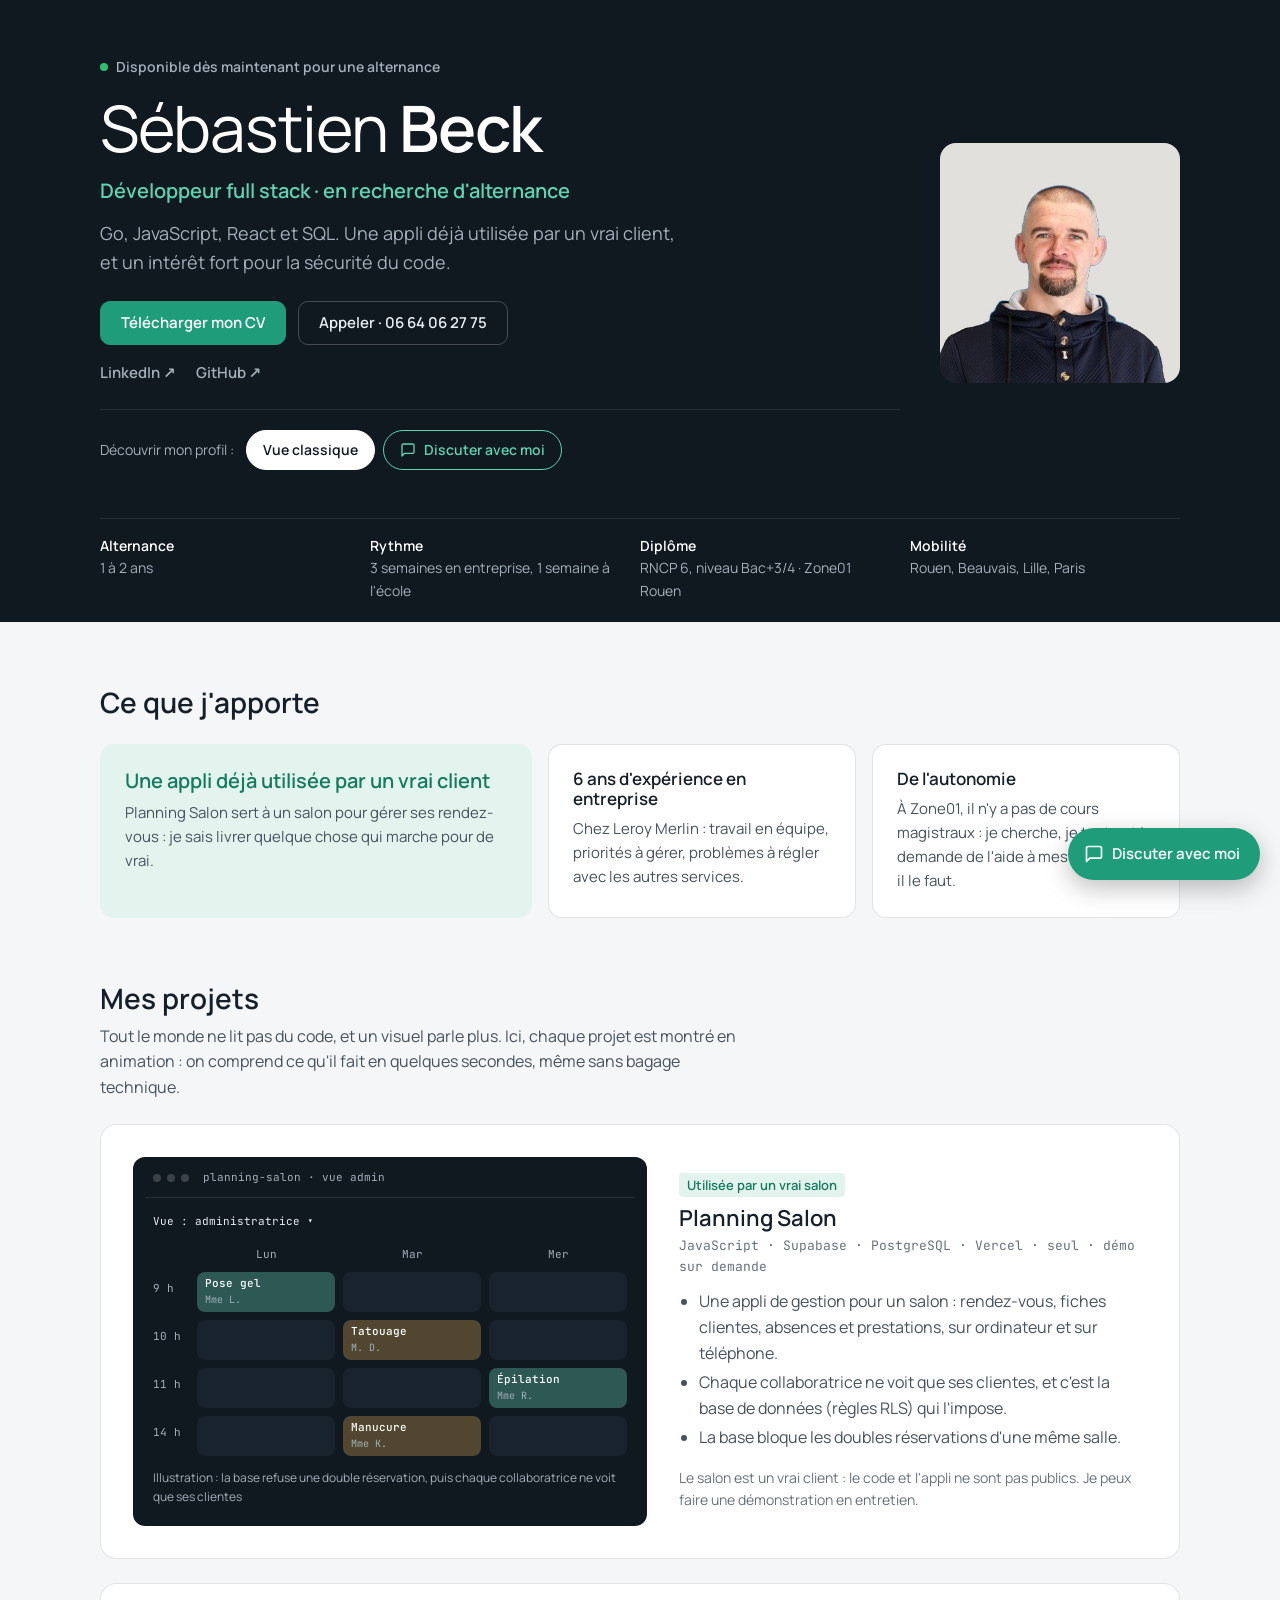
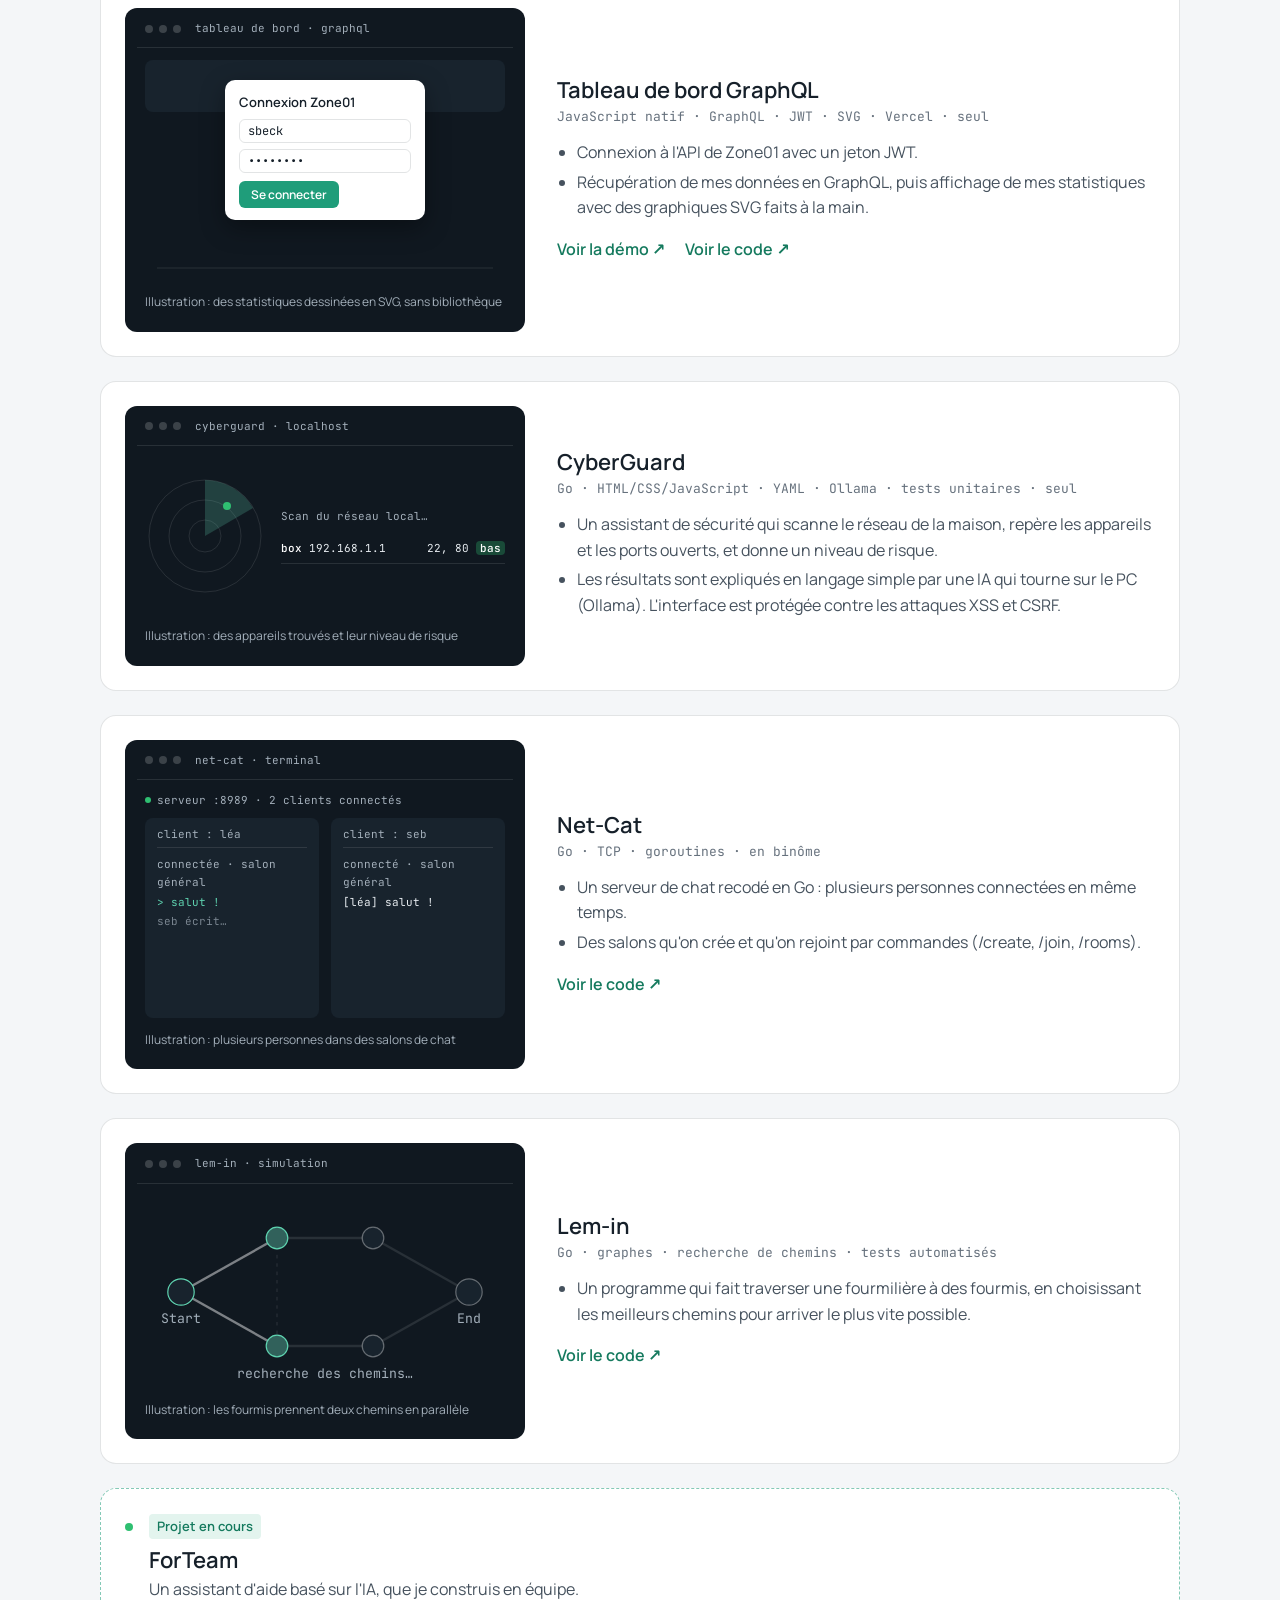
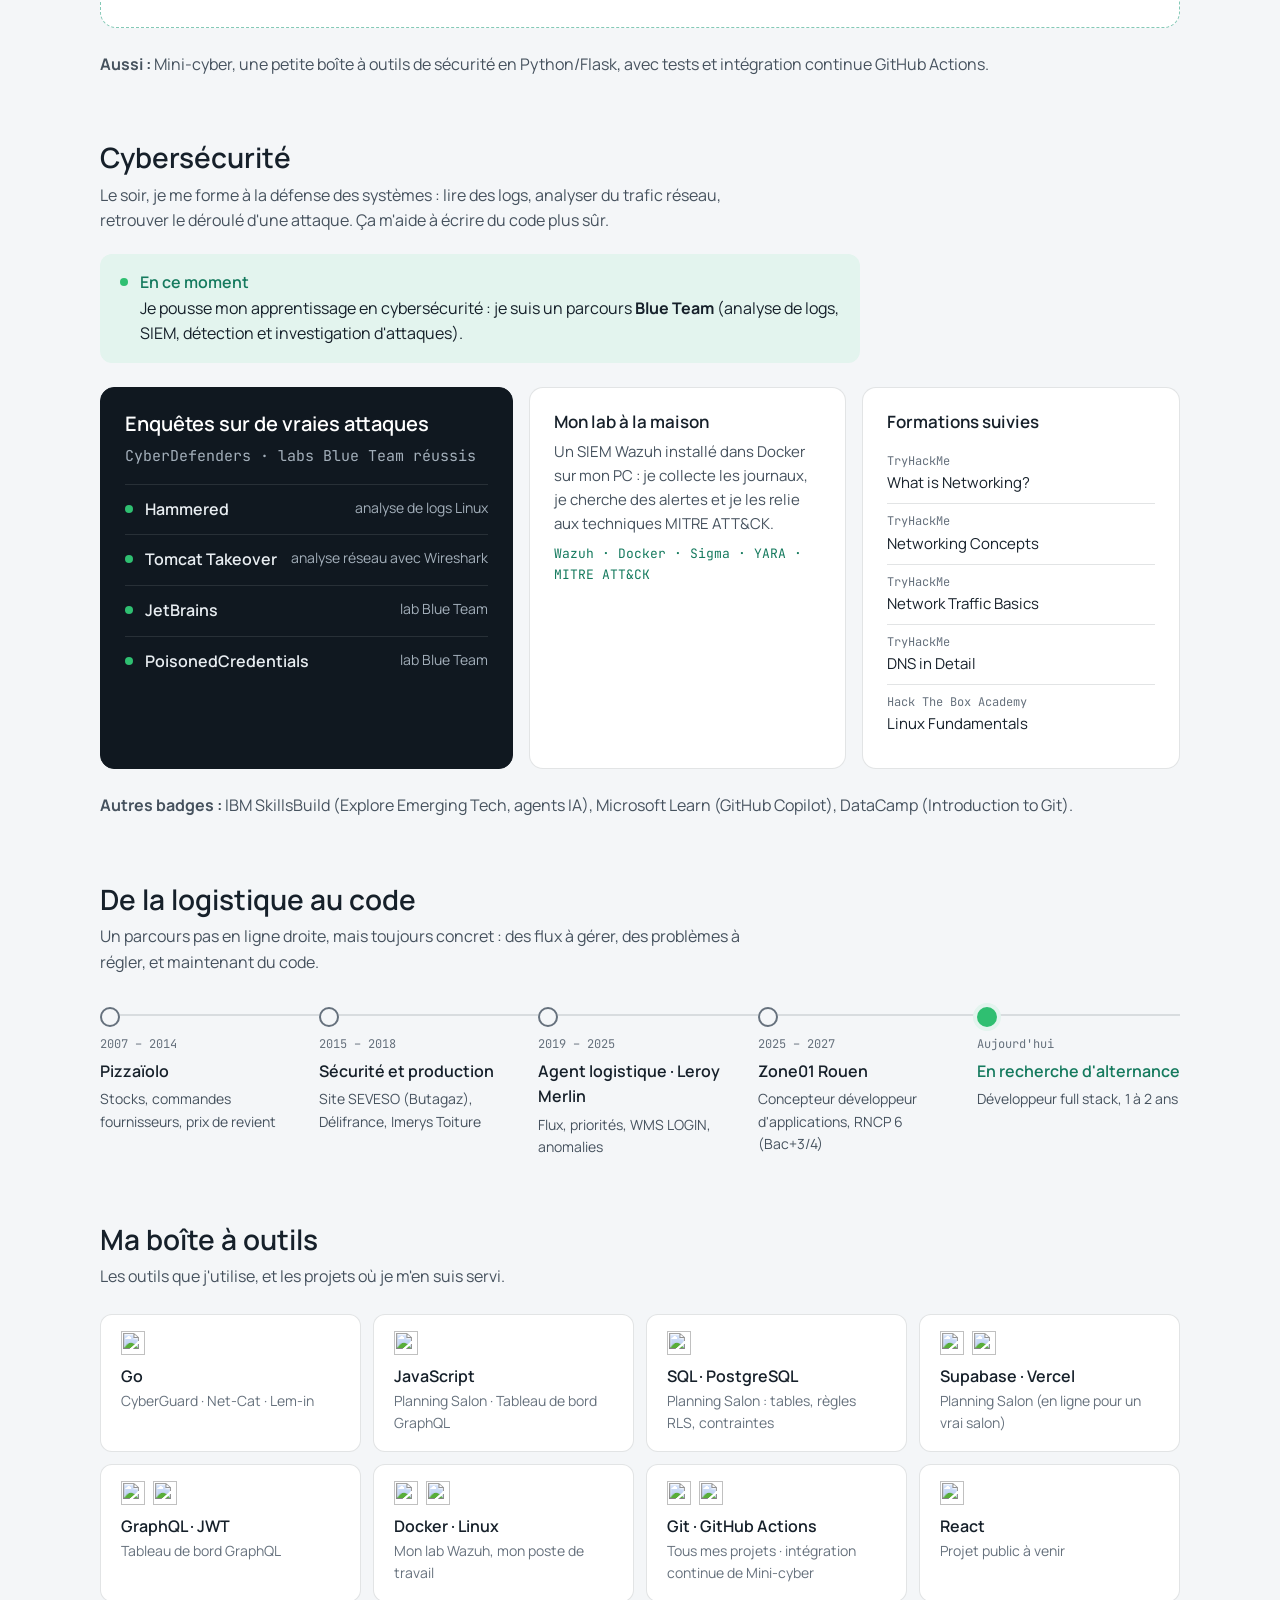
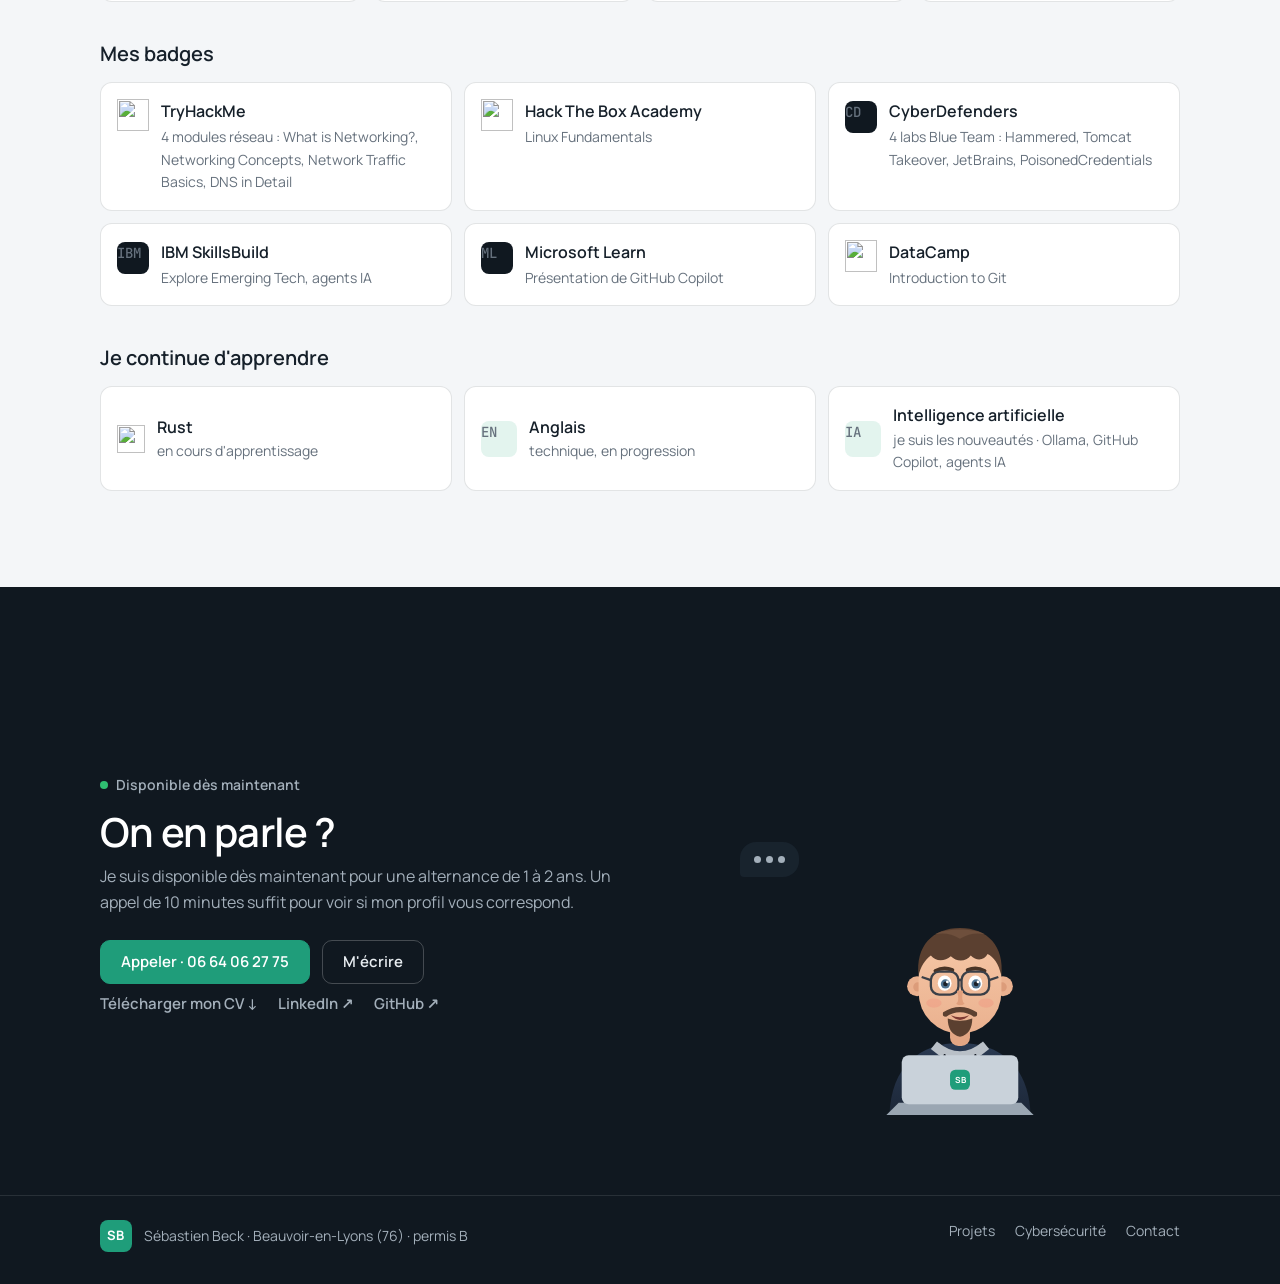
==== commit 19b4b759: "Ajoute le mode « Discuter avec moi » avec un personnage animé - Choix entre vue classique et scène a" ====
--- a/index.html
+++ b/index.html
@@ -10,7 +10,8 @@
   <link rel="preconnect" href="https://fonts.googleapis.com">
   <link rel="preconnect" href="https://fonts.gstatic.com" crossorigin>
   <link href="https://fonts.googleapis.com/css2?family=Manrope:wght@400;500;600;700&family=JetBrains+Mono:wght@400;500&display=swap" rel="stylesheet">
-  <link rel="stylesheet" href="styles.css?v=12">
+  <link rel="stylesheet" href="styles.css?v=19">
+  <link rel="stylesheet" href="chat.css?v=10">
 </head>
 <body>
 
@@ -26,6 +27,11 @@
         <a class="bouton" href="tel:+33664062775">Appeler · 06 64 06 27 75</a>
       </div>
       <p class="liens-discrets"><a href="https://www.linkedin.com/in/sebastien-beck-dev-web" target="_blank" rel="noreferrer">LinkedIn ↗</a><a href="https://github.com/sebastien1000" target="_blank" rel="noreferrer">GitHub ↗</a></p>
+      <div class="mode" role="group" aria-label="Comment voulez-vous découvrir mon profil ?">
+        <span>Découvrir mon profil :</span>
+        <button type="button" class="mode-btn actif" data-mode="classique">Vue classique</button>
+        <button type="button" class="mode-btn" data-mode="chat"><svg viewBox="0 0 24 24" aria-hidden="true"><path d="M21 15a2 2 0 0 1-2 2H7l-4 4V5a2 2 0 0 1 2-2h14a2 2 0 0 1 2 2z"/></svg>Discuter avec moi</button>
+      </div>
     </div>
     <img class="photo" src="photo.jpg" alt="Photo de Sébastien Beck" width="350" height="350">
   </div>
@@ -61,7 +67,7 @@
     <h2 id="t-projets">Mes projets</h2>
     <p class="intro">Tout le monde ne lit pas du code, et un visuel parle plus. Ici, chaque projet est montré en animation : on comprend ce qu'il fait en quelques secondes, même sans bagage technique.</p>
 
-    <article class="projet vedette">
+    <article class="projet vedette" id="p-planning">
       <div class="demo" aria-hidden="true" data-titre="planning-salon · vue admin">
         <div class="planning" id="demo-planning">
           <div class="pl-barre"><span class="pl-vue">Vue : administratrice</span><span class="pl-toast"></span></div>
@@ -88,7 +94,7 @@
       </div>
     </article>
 
-    <article class="projet">
+    <article class="projet" id="p-graphql">
       <div class="demo" aria-hidden="true" data-titre="tableau de bord · graphql">
         <div class="gq" id="demo-graphql">
           <pre class="gq-code"><code></code></pre>
@@ -111,7 +117,7 @@
       </div>
     </article>
 
-    <article class="projet">
+    <article class="projet" id="p-cyberguard">
       <div class="demo" aria-hidden="true" data-titre="cyberguard · localhost">
         <div class="scan" id="demo-scan">
           <svg class="radar" viewBox="0 0 120 120">
@@ -136,7 +142,7 @@
       </div>
     </article>
 
-    <article class="projet">
+    <article class="projet" id="p-netcat">
       <div class="demo" aria-hidden="true" data-titre="net-cat · terminal">
         <p class="serveur">serveur :8989</p>
         <div class="chat" id="demo-chat">
@@ -156,7 +162,7 @@
       </div>
     </article>
 
-    <article class="projet">
+    <article class="projet" id="p-lemin">
       <div class="demo" aria-hidden="true" data-titre="lem-in · simulation">
         <svg class="fourmis" id="demo-lemin" viewBox="0 0 300 160">
           <g class="aretes">
@@ -185,7 +191,7 @@
       </div>
     </article>
 
-    <article class="projet-encours">
+    <article class="projet-encours" id="p-forteam">
       <span class="point" aria-hidden="true"></span>
       <div>
         <p class="badge">Projet en cours</p>
@@ -291,20 +297,53 @@
       </div>
       <div class="scene" id="scene-contact" aria-hidden="true">
         <div class="fil"></div>
-        <svg class="perso-svg" viewBox="120 170 200 150">
-          <g class="perso">
-            <path class="sweat" d="M150 320 C 150 262, 180 236, 220 236 C 260 236, 290 262, 290 320 Z"/>
-            <rect class="cou" x="210" y="218" width="20" height="22" rx="6"/>
-            <ellipse class="tete" cx="220" cy="196" rx="30" ry="34"/>
-            <path class="barbe" d="M206 214 Q220 232 234 214 Q228 222 220 222 Q212 222 206 214 Z"/>
-            <ellipse class="oreille" cx="190" cy="198" rx="5" ry="8"/><ellipse class="oreille" cx="250" cy="198" rx="5" ry="8"/>
-          </g>
-          <g class="pc">
-            <rect class="ecran" x="130" y="250" width="180" height="70" rx="10"/>
-            <rect class="logo" x="206" y="270" width="28" height="28" rx="7"/>
-            <text class="logo-t" x="220" y="289">SB</text>
-          </g>
-        </svg>
+        <svg class="perso-avatar" viewBox="0 0 300 300" aria-hidden="true">
+  <defs>
+    <linearGradient id="av-peau2" x1="0" y1="0" x2="0" y2="1"><stop offset="0" stop-color="#f6c7a6"/><stop offset="1" stop-color="#eab18f"/></linearGradient>
+    <linearGradient id="av-sweat2" x1="0" y1="0" x2="0" y2="1"><stop offset="0" stop-color="#2a3a52"/><stop offset="1" stop-color="#1c2738"/></linearGradient>
+  </defs>
+  <g class="corps">
+    <!-- sweat à capuche -->
+    <path fill="url(#av-sweat2)" d="M58 300 C 60 236, 98 206, 150 206 C 202 206, 240 236, 242 300 Z"/>
+    <path fill="#b9c0c7" d="M112 214 Q150 248 188 214 L180 204 Q150 230 120 204 Z"/>
+    <path fill="none" stroke="#0f151f" stroke-width="3" stroke-linecap="round" d="M130 222 Q127 248 126 270 M170 222 Q173 248 174 270"/>
+    <circle cx="126" cy="272" r="3.5" fill="#0f151f"/><circle cx="174" cy="272" r="3.5" fill="#0f151f"/>
+    <rect x="137" y="176" width="26" height="34" rx="11" fill="#e3a684"/>
+    <g class="tete">
+      <!-- oreilles -->
+      <circle cx="94" cy="132" r="13" fill="#eab18f"/><circle cx="206" cy="132" r="13" fill="#eab18f"/>
+      <circle cx="95" cy="133" r="6" fill="#dc9c7a"/><circle cx="205" cy="133" r="6" fill="#dc9c7a"/>
+      <!-- visage -->
+      <rect x="96" y="66" width="108" height="128" rx="54" fill="url(#av-peau2)"/>
+      <!-- cheveux courts châtains -->
+      <path fill="#5b4030" d="M96 118 C 92 80, 114 56, 150 56 C 186 56, 208 80, 204 118 C 200 102, 194 94, 186 90 C 182 98, 172 100, 164 92 C 158 100, 146 101, 138 93 C 130 100, 118 100, 112 92 C 104 98, 99 106, 96 118 Z"/>
+      <path fill="#6e4f3c" d="M118 64 C 132 56, 168 56, 182 64 C 170 62, 160 64, 150 70 C 140 64, 130 62, 118 64 Z"/>
+      <!-- sourcils -->
+      <path fill="none" stroke="#4a3426" stroke-width="5" stroke-linecap="round" d="M118 112 Q129 106 140 111 M160 111 Q171 106 182 112"/>
+      <!-- yeux -->
+      <g class="yeux">
+        <ellipse cx="130" cy="128" rx="9" ry="10" fill="#fff"/><ellipse cx="170" cy="128" rx="9" ry="10" fill="#fff"/>
+        <circle cx="131" cy="129" r="6" fill="#4f7391"/><circle cx="171" cy="129" r="6" fill="#4f7391"/>
+        <circle cx="131" cy="129" r="3" fill="#1b2028"/><circle cx="171" cy="129" r="3" fill="#1b2028"/>
+        <circle cx="133.5" cy="126.5" r="1.8" fill="#fff"/><circle cx="173.5" cy="126.5" r="1.8" fill="#fff"/>
+      </g>
+      <!-- lunettes -->
+      <g fill="none" stroke="#3a3f47" stroke-width="3">
+        <rect x="112" y="113" width="36" height="30" rx="11"/><rect x="152" y="113" width="36" height="30" rx="11"/>
+        <path d="M148 125 Q150 122 152 125 M112 124 L100 120 M188 124 L200 120"/>
+      </g>
+      <!-- joues -->
+      <ellipse cx="116" cy="154" rx="10" ry="6" fill="#f08d7c" opacity="0.35"/><ellipse cx="184" cy="154" rx="10" ry="6" fill="#f08d7c" opacity="0.35"/>
+      <!-- nez -->
+      <path fill="#e09f7c" d="M146 138 Q150 152 145 155 Q150 159 156 155 Q151 152 154 138 Z"/>
+      <!-- bouc -->
+      <path fill="#5b4030" d="M128 166 Q150 152 172 166 Q174 172 168 172 Q160 166 150 166 Q140 166 132 172 Q126 172 128 166 Z"/>
+      <path fill="#5b4030" d="M134 174 Q150 180 166 174 Q166 194 150 198 Q134 194 134 174 Z"/>
+      <!-- bouche souriante -->
+      <path class="bouche" fill="#7e3b33" d="M138 170 Q150 182 162 170 Q150 175 138 170 Z"/>
+    </g>
+  </g>
+<g class="portable"><path class="clavier" d="M54 300 L246 300 L230 284 L70 284 Z"/><rect class="capot" x="74" y="222" width="152" height="64" rx="9"/><rect class="sb" x="137" y="241" width="26" height="26" rx="7"/><text x="150" y="258">SB</text></g></svg>
       </div>
     </div>
   </section>
@@ -319,5 +358,6 @@
 </footer>
 
 <script src="script.js?v=7"></script>
+<script src="chat.js?v=10"></script>
 </body>
 </html>
--- a/styles.css
+++ b/styles.css
@@ -326,3 +326,34 @@
 @media (prefers-reduced-motion: reduce) {
   * { transition: none !important; animation: none !important; scroll-behavior: auto !important; }
 }
+
+/* Personnage : Sébastien (crâne rasé, bouc, yeux clairs, sweat marine matelassé à boutons en bois) */
+.moi .sweat { fill: #1f2b3d; }
+.moi .capuche { fill: #1f2b3d; }
+.moi .doublure { fill: #b9bec4; }
+.moi .cordon { fill: none; stroke: #0f151f; stroke-width: 2.5; stroke-linecap: round; }
+.moi .bouton-bois { fill: #a8744a; stroke: #6e4b2f; stroke-width: 1; }
+.moi .cou { fill: #d99c7c; }
+.moi .peau { fill: #e7b293; }
+.moi .oreille-in { fill: none; stroke: #c98466; stroke-width: 2; stroke-linecap: round; }
+.moi .rase { fill: #5e4636; opacity: 0.45; }
+.moi .joue { fill: #e08f7a; opacity: 0.35; }
+.moi .paupiere { fill: none; stroke: #b27a60; stroke-width: 1.6; stroke-linecap: round; }
+.moi .ride { fill: none; stroke: #c98e70; stroke-width: 1.2; stroke-linecap: round; }
+.moi .narine { fill: none; stroke: #a8705a; stroke-width: 1.4; stroke-linecap: round; }
+.moi .levre { fill: #c0706a; }
+.moi .sourcil { fill: none; stroke: #7a5a44; stroke-width: 3.6; stroke-linecap: round; }
+.moi .blanc { fill: #fff; }
+.moi .iris { fill: #6a8aa3; }
+.moi .pupille { fill: #1d232b; }
+.moi .nez { fill: #e3a888; stroke: #c98e70; stroke-width: 1.4; stroke-linejoin: round; }
+.moi .barbe { fill: #5c3d2b; }
+.moi .bouche { fill: none; stroke: #7a3a30; stroke-width: 1.8; stroke-linecap: round; }
+
+.perso-photo { position: relative; width: 220px; align-self: center; }
+.perso-photo img { display: block; width: 80%; margin: 0 auto 16%; aspect-ratio: 1; object-fit: cover; border-radius: 18px; border: 3px solid rgba(255, 255, 255, 0.9); }
+.perso-photo .pp-pc { position: absolute; left: 0; bottom: -2px; width: 100%; height: auto; }
+
+.perso-avatar { width: 230px; align-self: center; display: block; overflow: visible; }
+.perso-avatar .clavier { fill: #9aa6b2; } .perso-avatar .capot { fill: #c9d2da; } .perso-avatar .sb { fill: var(--accent); }
+.perso-avatar text { fill: #fff; font-family: "Manrope", sans-serif; font-weight: 700; font-size: 11px; text-anchor: middle; }
--- a/chat.css
+++ b/chat.css
@@ -0,0 +1,167 @@
+/* Choix du mode dans l'en-tête */
+.mode { display: flex; flex-wrap: wrap; align-items: center; gap: 8px; margin-top: 24px; padding-top: 20px; border-top: 1px solid var(--trait-sombre); }
+.mode span { font-size: 14px; color: var(--sur-sombre-2); margin-right: 4px; }
+.mode-btn { display: inline-flex; align-items: center; gap: 8px; height: 40px; padding: 0 16px; border-radius: 20px; border: 1px solid rgba(255, 255, 255, 0.22); background: none; color: var(--sur-sombre); font: inherit; font-weight: 600; font-size: 14px; cursor: pointer; transition: background-color 150ms var(--ease), border-color 150ms var(--ease); }
+.mode-btn svg { width: 16px; height: 16px; fill: none; stroke: currentColor; stroke-width: 2; stroke-linejoin: round; }
+.mode-btn.actif { background: #fff; color: var(--sombre); border-color: #fff; }
+.mode-btn[data-mode="chat"]:not(.actif) { border-color: var(--accent-clair); color: var(--accent-clair); }
+
+/* Bouton flottant */
+.sc-flottant { position: fixed; right: 20px; bottom: 20px; z-index: 40; display: inline-flex; align-items: center; gap: 8px; height: 52px; padding: 0 20px 0 16px; border: 0; border-radius: 26px; background: var(--accent); color: #fff; font: inherit; font-weight: 600; font-size: 15px; box-shadow: 0 8px 24px rgba(0, 0, 0, 0.25); cursor: pointer; }
+.sc-flottant:hover { background: var(--accent-fonce); }
+.sc-flottant svg { width: 20px; height: 20px; fill: none; stroke: currentColor; stroke-width: 2; stroke-linejoin: round; }
+.sc-flottant[hidden] { display: none; }
+body.sc-actif { overflow: hidden; }
+
+/* La scène plein écran */
+.sc { position: fixed; inset: 0; z-index: 50; display: flex; flex-direction: column; background: radial-gradient(120% 80% at 50% 100%, #172431 0%, var(--sombre) 60%); color: var(--sur-sombre); opacity: 0; pointer-events: none; transition: opacity 300ms var(--ease); }
+.sc.ouvert { opacity: 1; pointer-events: auto; }
+.sc-haut { display: flex; align-items: center; justify-content: space-between; gap: 12px; padding: 16px 24px; }
+.sc-statut { display: inline-flex; align-items: center; gap: 8px; font-size: 14px; color: var(--sur-sombre-2); }
+.sc-statut i { width: 8px; height: 8px; border-radius: 50%; background: var(--vert); }
+.sc-fermer { background: none; border: 1px solid rgba(255, 255, 255, 0.22); color: var(--sur-sombre); border-radius: 8px; padding: 8px 14px; font: inherit; font-size: 14px; font-weight: 600; cursor: pointer; }
+.sc-fermer:hover { background: rgba(255, 255, 255, 0.08); }
+
+.sc-plateau { flex: 1; min-height: 0; display: flex; align-items: flex-end; justify-content: center; gap: 24px; padding: 0 24px; max-width: 1100px; width: 100%; margin: 0 auto; }
+
+/* Le grand écran */
+.sc-ecran-zone { flex: 1.5; display: flex; flex-direction: column; align-items: center; max-width: 620px; min-width: 0; }
+.sc-moniteur { width: 100%; background: #0b1117; border: 10px solid #2a3540; border-radius: 16px; box-shadow: 0 20px 50px rgba(0, 0, 0, 0.4); overflow: hidden; }
+.sc-barre { display: flex; align-items: center; gap: 6px; padding: 8px 12px; background: #141d26; font-family: var(--mono); font-size: 12px; color: var(--sur-sombre-2); }
+.sc-barre i { width: 9px; height: 9px; border-radius: 50%; background: rgba(255, 255, 255, 0.18); }
+.sc-url { margin-left: 10px; background: #0b1117; border-radius: 6px; padding: 2px 10px; }
+.sc-ecran { height: clamp(260px, 42vh, 380px); overflow-y: auto; padding: 20px 22px; transition: opacity 200ms var(--ease); }
+.sc-ecran.change { opacity: 0; }
+.sc-pied { width: 120px; height: 42px; background: linear-gradient(#2a3540, #1d2730); clip-path: polygon(35% 0, 65% 0, 80% 100%, 20% 100%); }
+
+/* Éléments qui apparaissent sur l'écran */
+.sc-el { animation: sc-pop 350ms var(--ease) both; }
+@keyframes sc-pop { from { opacity: 0; transform: translateY(10px) scale(0.98); } }
+.e-titre { font-size: 26px; font-weight: 600; color: #fff; margin: 0; }
+.e-sous { color: var(--sur-sombre-2); margin: 4px 0 10px; }
+.e-texte { font-size: 16px; line-height: 1.5; margin: 8px 0; }
+.e-ligne { color: var(--sur-sombre); margin: 6px 0; font-size: 15px; }
+.e-dispo { display: inline-flex; align-items: center; gap: 8px; margin-top: 12px; background: rgba(47, 191, 113, 0.15); color: #9ff0c4; border-radius: 8px; padding: 6px 12px; font-weight: 600; }
+.e-dispo i { width: 8px; height: 8px; border-radius: 50%; background: var(--vert); }
+.e-badge { display: inline-block; background: var(--accent); color: #fff; font-size: 12px; font-weight: 600; border-radius: 4px; padding: 1px 8px; margin-bottom: 6px; }
+.e-grille { display: grid; grid-template-columns: 1fr 1fr; gap: 10px; }
+.e-carte { text-align: left; background: #141d26; border: 1px solid var(--trait-sombre); border-radius: 12px; padding: 12px 14px; color: var(--sur-sombre); font: inherit; cursor: pointer; animation: sc-pop 350ms var(--ease) both; transition: border-color 150ms var(--ease), transform 150ms var(--ease); }
+.e-carte:hover { border-color: var(--accent-clair); transform: translateY(-2px); }
+.e-carte b { display: block; color: #fff; font-size: 15px; }
+.e-carte span:last-child { font-size: 12px; color: var(--sur-sombre-2); }
+.e-tags { display: flex; flex-wrap: wrap; gap: 6px; margin: 8px 0; }
+.e-tags span, .e-logos span, .e-villes span { animation: sc-pop 300ms var(--ease) both; }
+.e-tags span { background: rgba(95, 211, 176, 0.16); color: var(--accent-clair); border-radius: 6px; padding: 2px 10px; font-size: 14px; font-weight: 600; }
+.e-logos { display: grid; grid-template-columns: repeat(4, 1fr); gap: 10px; }
+.e-logos span { display: flex; flex-direction: column; align-items: center; gap: 6px; background: #fff; color: var(--texte); border-radius: 12px; padding: 12px 6px; font-size: 12px; font-weight: 600; text-align: center; }
+.e-actions { display: flex; flex-wrap: wrap; gap: 8px; margin-top: 14px; }
+.e-actions a, .e-actions button { display: inline-flex; align-items: center; height: 40px; padding: 0 16px; border-radius: 10px; border: 0; background: #fff; color: var(--sombre); font: inherit; font-size: 14px; font-weight: 600; text-decoration: none; cursor: pointer; }
+.e-actions > :first-child { background: var(--accent); color: #fff; }
+.e-check { display: flex; align-items: center; gap: 10px; padding: 8px 0; border-bottom: 1px solid var(--trait-sombre); margin: 0; }
+.e-check i { width: 22px; height: 22px; border-radius: 50%; background: var(--vert); color: #fff; display: grid; place-items: center; font-style: normal; font-size: 12px; }
+.e-check b { flex: 1; }
+.e-check span { color: var(--sur-sombre-2); font-size: 13px; }
+.e-info { display: flex; justify-content: space-between; gap: 12px; padding: 10px 0; border-bottom: 1px solid var(--trait-sombre); margin: 0; }
+.e-info span { color: var(--sur-sombre-2); }
+.e-info b { text-align: right; }
+.e-villes { display: flex; flex-wrap: wrap; gap: 10px; }
+.e-villes span { display: inline-flex; align-items: center; gap: 8px; background: #141d26; border-radius: 10px; padding: 10px 16px; font-weight: 600; }
+.e-villes i { width: 10px; height: 10px; border-radius: 50%; background: var(--accent-clair); box-shadow: 0 0 0 4px rgba(95, 211, 176, 0.18); }
+.e-etape { display: grid; grid-template-columns: 16px 100px 1fr; align-items: center; gap: 10px; padding: 10px 0; margin: 0; border-left: 2px solid var(--trait-sombre); padding-left: 0; }
+.e-etape i { width: 14px; height: 14px; border-radius: 50%; background: var(--sombre); border: 2px solid var(--sur-sombre-2); margin-left: -8px; }
+.e-etape span { font-family: var(--mono); font-size: 12px; color: var(--sur-sombre-2); }
+.e-etape.now i { background: var(--vert); border-color: var(--vert); }
+.e-etape.now b { color: var(--accent-clair); }
+.e-repo { display: flex; justify-content: space-between; padding: 8px 12px; margin: 6px 0; background: #141d26; border-radius: 8px; font-family: var(--mono); font-size: 14px; }
+.e-repo span { color: var(--sur-sombre-2); }
+.e-doc { width: 150px; height: 190px; margin: 0 auto; background: #fff; border-radius: 6px; padding: 16px 14px; display: flex; flex-direction: column; gap: 9px; box-shadow: 0 10px 30px rgba(0, 0, 0, 0.4); animation: sc-doc 600ms var(--ease) both; }
+.e-doc i { height: 6px; border-radius: 3px; background: #d6dbe0; }
+.e-doc i.t { height: 12px; width: 70%; background: var(--sombre); }
+.e-doc i.c { width: 60%; background: var(--accent); }
+@keyframes sc-doc { from { opacity: 0; transform: translateY(30px) rotate(-4deg); } }
+.e-cv .e-actions { justify-content: center; }
+.e-form { display: flex; gap: 6px; width: 100%; margin-top: 4px; }
+.e-form input { flex: 1; min-width: 0; height: 40px; border-radius: 10px; border: 1px solid var(--trait-sombre); background: #141d26; color: #fff; padding: 0 12px; font: inherit; font-size: 15px; }
+.e-form button { height: 40px; border: 0; border-radius: 10px; background: #fff; color: var(--sombre); font: inherit; font-weight: 600; font-size: 14px; padding: 0 14px; cursor: pointer; }
+.e-tel { font-size: 34px; font-weight: 600; color: #fff; margin: 10px 0 0; display: flex; align-items: center; gap: 12px; }
+.sonne { display: inline-grid; place-items: center; width: 48px; height: 48px; border-radius: 50%; background: var(--accent); font-size: 22px; animation: sc-sonne 1.2s ease-in-out 3; }
+@keyframes sc-sonne { 10%, 30% { transform: rotate(-14deg); } 20%, 40% { transform: rotate(14deg); } 50% { transform: none; } }
+
+/* Le personnage */
+.sc-perso-zone { flex: 1; position: relative; display: flex; flex-direction: column; align-items: center; max-width: 340px; min-width: 0; }
+.sc-perso { width: 100%; max-width: 300px; display: block; overflow: visible; }
+.sc-bureau { width: 120%; height: 14px; background: #2a3540; border-radius: 6px; margin-top: -2px; }
+.sc-perso .sourcil { transition: transform 200ms var(--ease); }
+.sc-perso .yeux { transform-origin: 150px 128px; transition: transform 90ms linear; }
+.sc-perso .bouche { transform-origin: center; transform-box: fill-box; }
+.sc-perso .manche { fill: #24324a; }
+.sc-perso .main { fill: #eab18f; }
+.sc-perso .clavier { fill: #9aa6b2; }
+.sc-perso .capot { fill: #c9d2da; }
+.sc-perso .sb { fill: var(--accent); }
+.sc-perso text { fill: #fff; font-family: "Manrope", sans-serif; font-weight: 700; font-size: 11px; text-anchor: middle; }
+.sc-perso .corps { animation: sc-respire 4s ease-in-out infinite; transform-origin: 150px 300px; }
+@keyframes sc-respire { 50% { transform: scaleY(1.012); } }
+.sc-perso .tete { transform-origin: 150px 190px; transition: transform 300ms var(--ease); }
+.sc-perso.cligne .yeux { transform: scaleY(0.1); }
+.sc-perso.parle .bouche, .sc-perso.parle .levre { animation: sc-parle 220ms ease-in-out infinite alternate; }
+.sc-perso .levre { transform-origin: center; transform-box: fill-box; }
+@keyframes sc-parle { to { transform: scaleY(2.4) translateY(1px); } }
+.sc-perso.parle .tete { transform: rotate(-2deg); }
+.sc-perso.reflechit .tete { transform: rotate(4deg); }
+.sc-perso.reflechit .sourcil { transform: translateY(-3px); }
+.sc-perso .bras { transform-origin: 92px 240px; transform: rotate(-80deg); transition: transform 450ms var(--ease); }
+.sc-perso.montre .bras { transform: rotate(0deg); }
+.sc-perso.montre .tete { transform: rotate(-6deg); }
+
+/* La bulle de parole */
+.sc-bulle { position: absolute; left: 50%; bottom: calc(100% + 6px); transform: translateX(-50%) translateY(8px); width: min(320px, 90vw); background: #fff; color: var(--texte); border-radius: 18px; padding: 14px 16px; font-size: 16px; line-height: 1.45; font-weight: 500; box-shadow: 0 10px 30px rgba(0, 0, 0, 0.35); opacity: 0; transition: opacity 250ms var(--ease), transform 250ms var(--ease); z-index: 2; }
+.sc-bulle::after { content: ""; position: absolute; left: 50%; bottom: -10px; margin-left: -10px; border: 10px solid transparent; border-top-color: #fff; border-bottom: 0; }
+.sc-bulle.vu { opacity: 1; transform: translateX(-50%); }
+.sc-bulle p { margin: 0; min-height: 1.45em; }
+
+/* Question du recruteur et saisie */
+.sc-question { text-align: center; min-height: 28px; margin: 14px 24px 0; color: var(--sur-sombre); font-size: 15px; opacity: 0; transition: opacity 250ms var(--ease); }
+.sc-question.vu { opacity: 1; }
+.sc-question span { display: inline-block; background: var(--accent); color: #fff; font-size: 12px; font-weight: 600; border-radius: 4px; padding: 1px 6px; margin-right: 8px; vertical-align: 1px; }
+.sc-puces { display: flex; justify-content: center; flex-wrap: wrap; gap: 8px; padding: 10px 24px 4px; }
+.sc-puces button { border: 1px solid var(--accent-clair); color: var(--accent-clair); background: none; border-radius: 18px; padding: 7px 14px; font: inherit; font-size: 14px; font-weight: 600; cursor: pointer; animation: sc-pop 300ms var(--ease) both; }
+.sc-puces button:hover { background: rgba(95, 211, 176, 0.12); }
+.sc-saisie { display: flex; gap: 8px; width: min(640px, calc(100% - 32px)); margin: 8px auto max(16px, env(safe-area-inset-bottom)); }
+.sc-saisie input { flex: 1; min-width: 0; height: 48px; border-radius: 24px; border: 1px solid var(--trait-sombre); background: #141d26; color: #fff; padding: 0 18px; font: inherit; font-size: 16px; }
+.sc-saisie input:focus { outline: 2px solid var(--accent-clair); }
+.sc-saisie button { width: 48px; height: 48px; flex-shrink: 0; border-radius: 50%; border: 0; display: grid; place-items: center; cursor: pointer; }
+.sc-saisie svg { width: 20px; height: 20px; fill: none; stroke: currentColor; stroke-width: 2; stroke-linecap: round; stroke-linejoin: round; }
+.sc-envoyer { background: var(--accent); color: #fff; }
+.sc-micro { background: #141d26; color: var(--sur-sombre); border: 1px solid var(--trait-sombre) !important; }
+.sc-micro[hidden] { display: none; }
+.sc-micro.ecoute { background: #e5484d; color: #fff; animation: battement 1s ease-in-out infinite; }
+
+/* Mise en évidence de la section montrée */
+.chat-surbrillance { outline: 3px solid var(--accent); outline-offset: 6px; border-radius: 16px; }
+
+/* Téléphone : l'écran en haut, le personnage dessous */
+@media (max-width: 760px) {
+  .sc-haut { padding: 12px 16px; }
+  .sc-statut { font-size: 13px; }
+  .sc-plateau { flex-direction: column; align-items: center; justify-content: flex-start; gap: 0; padding: 0 12px; }
+  .sc-ecran-zone { width: 100%; flex: none; }
+  .sc-moniteur { border-width: 6px; }
+  .sc-ecran { height: 34vh; padding: 14px; }
+  .sc-pied { display: none; }
+  .sc-perso-zone { flex: none; width: 100%; max-width: none; flex-direction: row; align-items: flex-end; gap: 8px; margin-top: 10px; }
+  .sc-perso { width: 120px; flex-shrink: 0; order: -1; }
+  .sc-bureau { display: none; }
+  .sc-bulle { position: relative; left: auto; bottom: auto; transform: none; width: auto; flex: 1; font-size: 14px; padding: 10px 12px; margin-bottom: 30px; }
+  .sc-bulle.vu { transform: none; }
+  .sc-bulle::after { left: -9px; top: 18px; bottom: auto; margin: 0; border: 9px solid transparent; border-right-color: #fff; border-left: 0; }
+  .e-titre { font-size: 20px; }
+  .e-logos { grid-template-columns: repeat(3, 1fr); }
+  .e-grille { grid-template-columns: 1fr; }
+  .e-tel { font-size: 24px; }
+  .sc-question { margin-top: 6px; font-size: 14px; }
+  .sc-puces { flex-wrap: nowrap; overflow-x: auto; justify-content: flex-start; padding: 8px 16px 2px; scrollbar-width: none; }
+  .sc-puces button { flex-shrink: 0; }
+  .sc-flottant { right: 16px; bottom: 16px; }
+  .mode span { width: 100%; }
+}
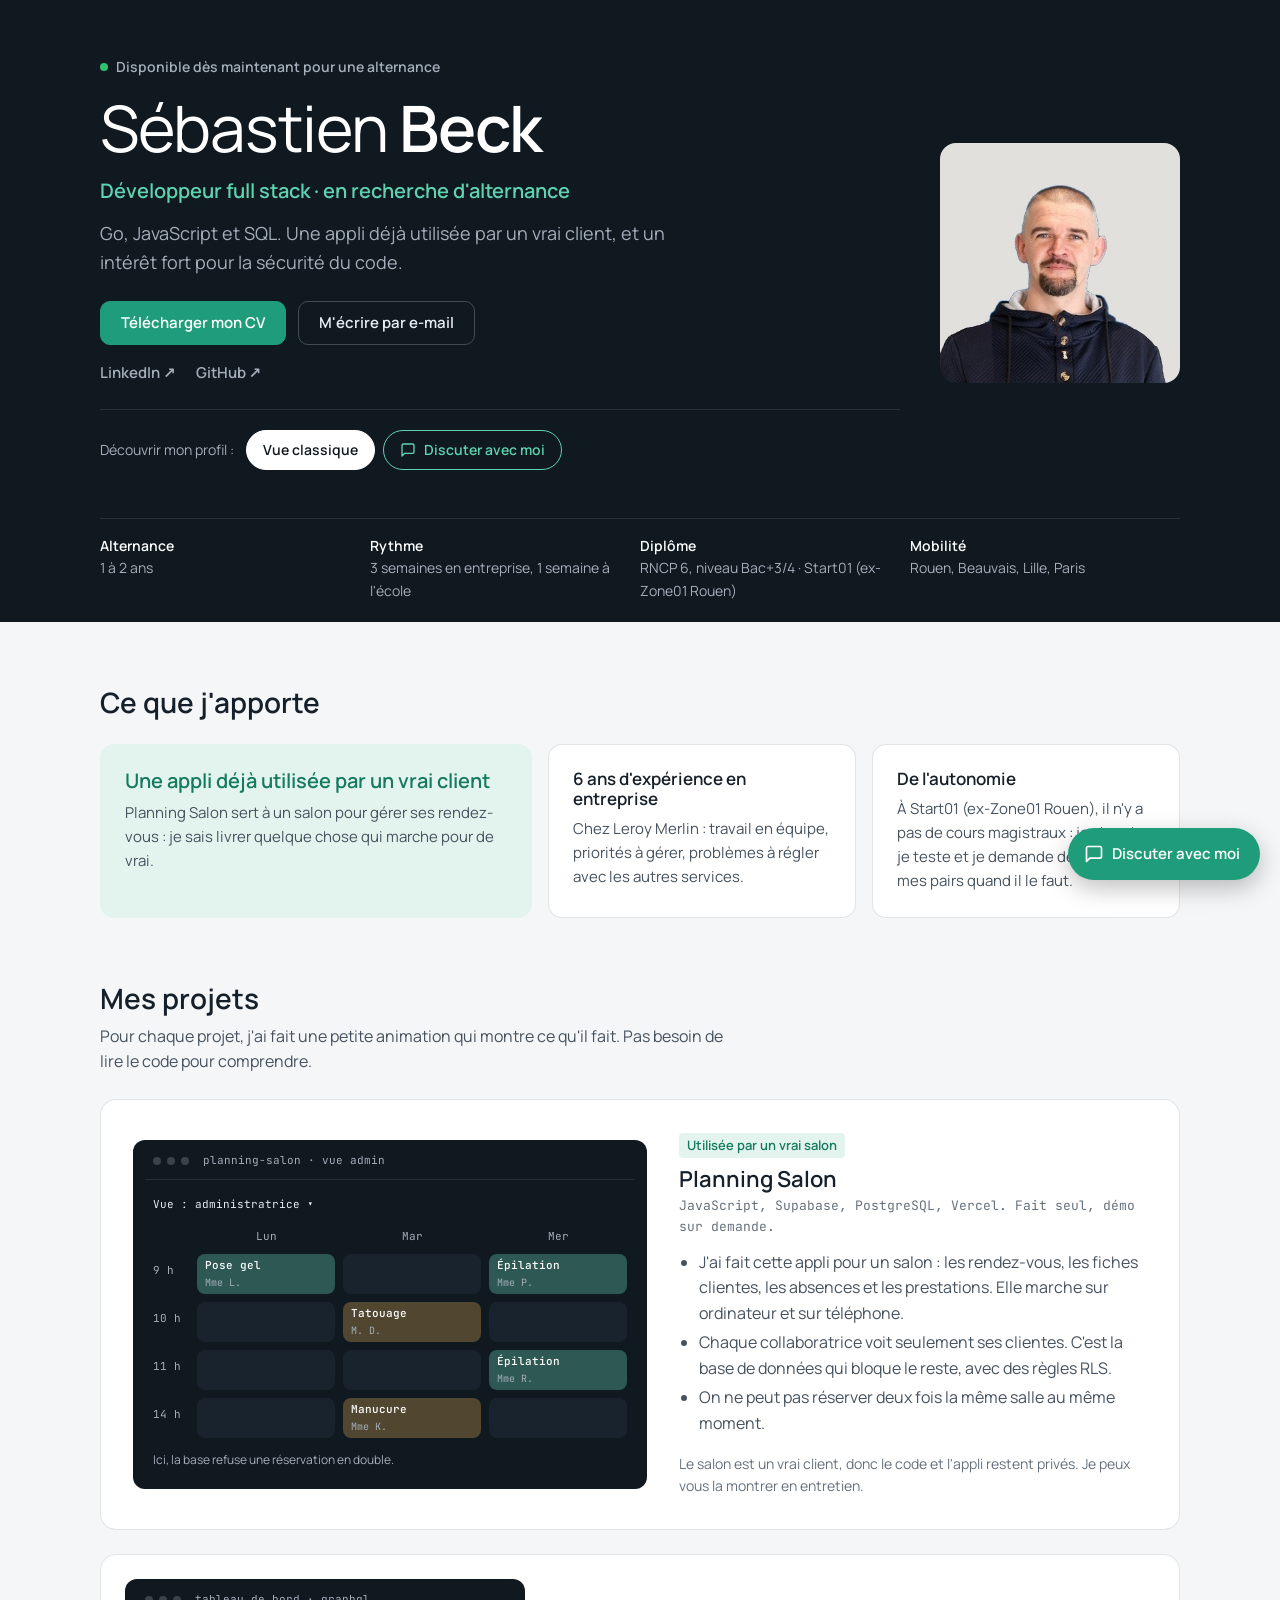
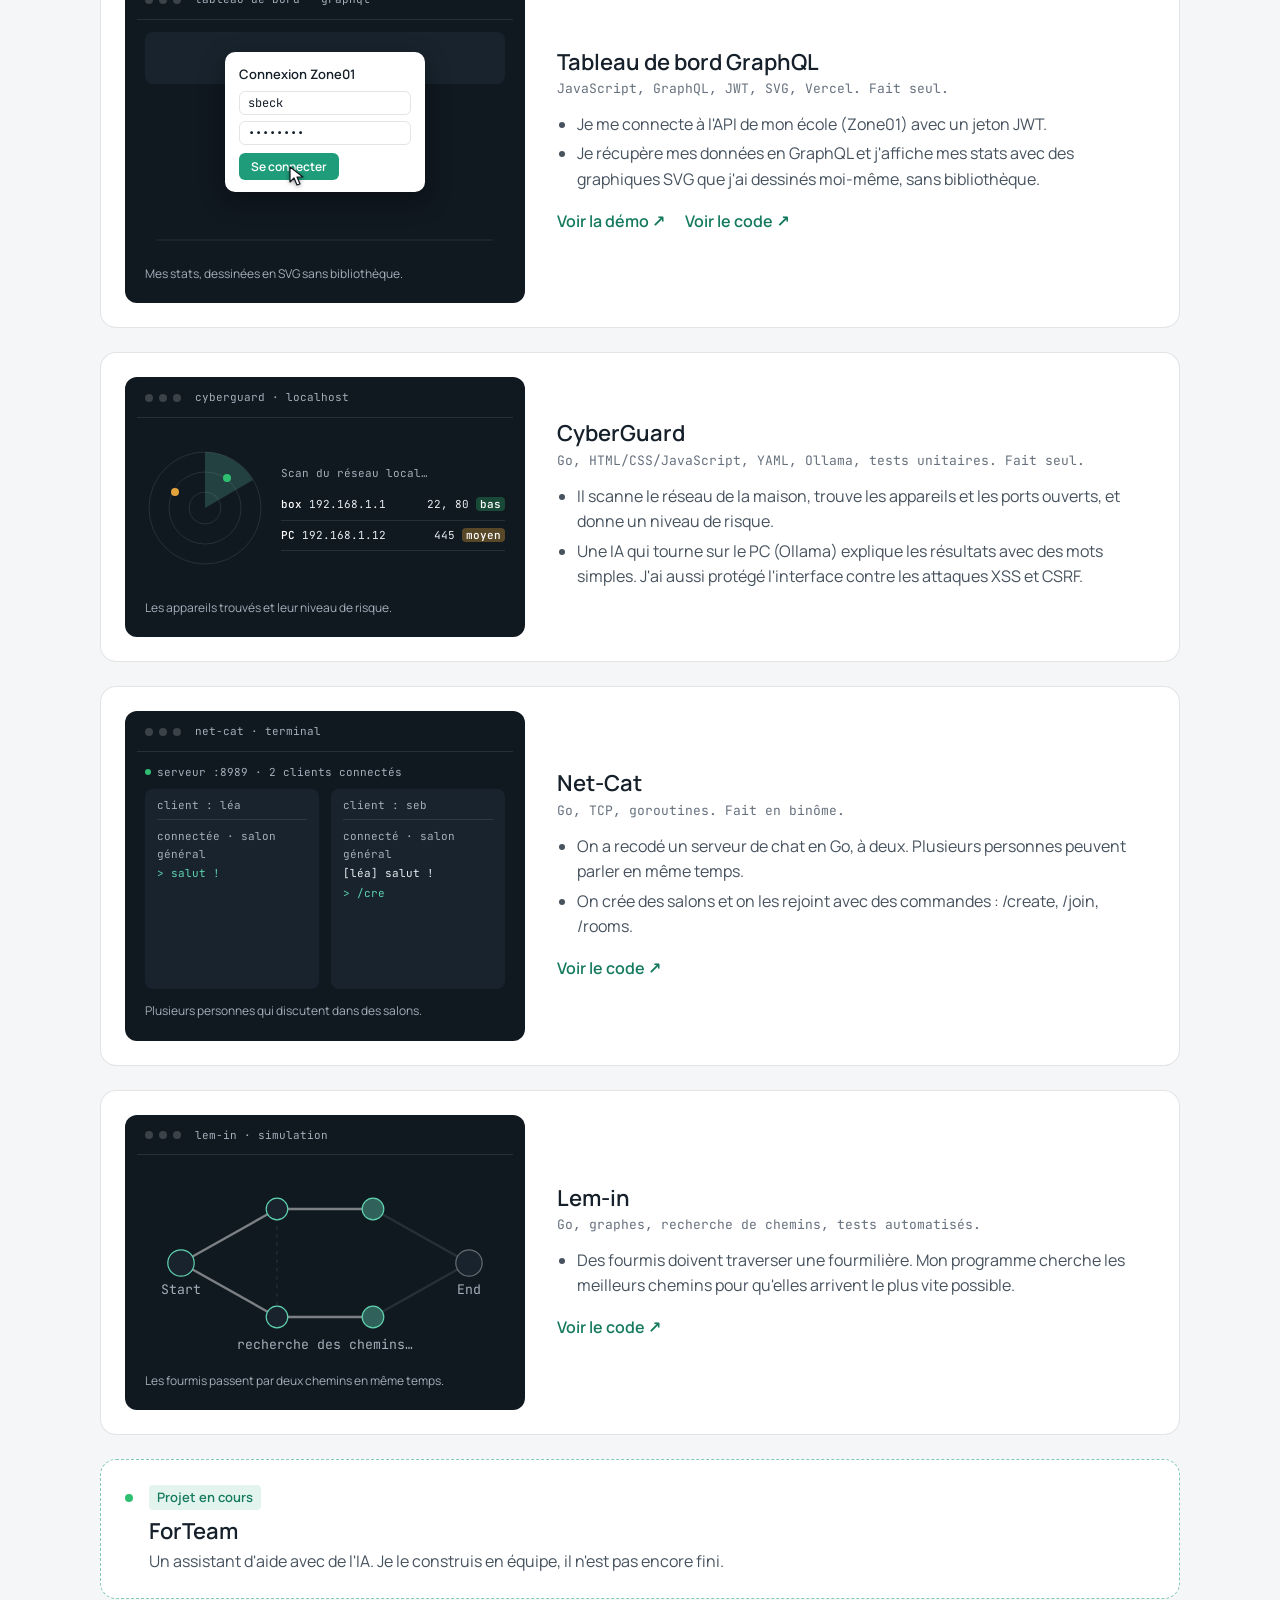
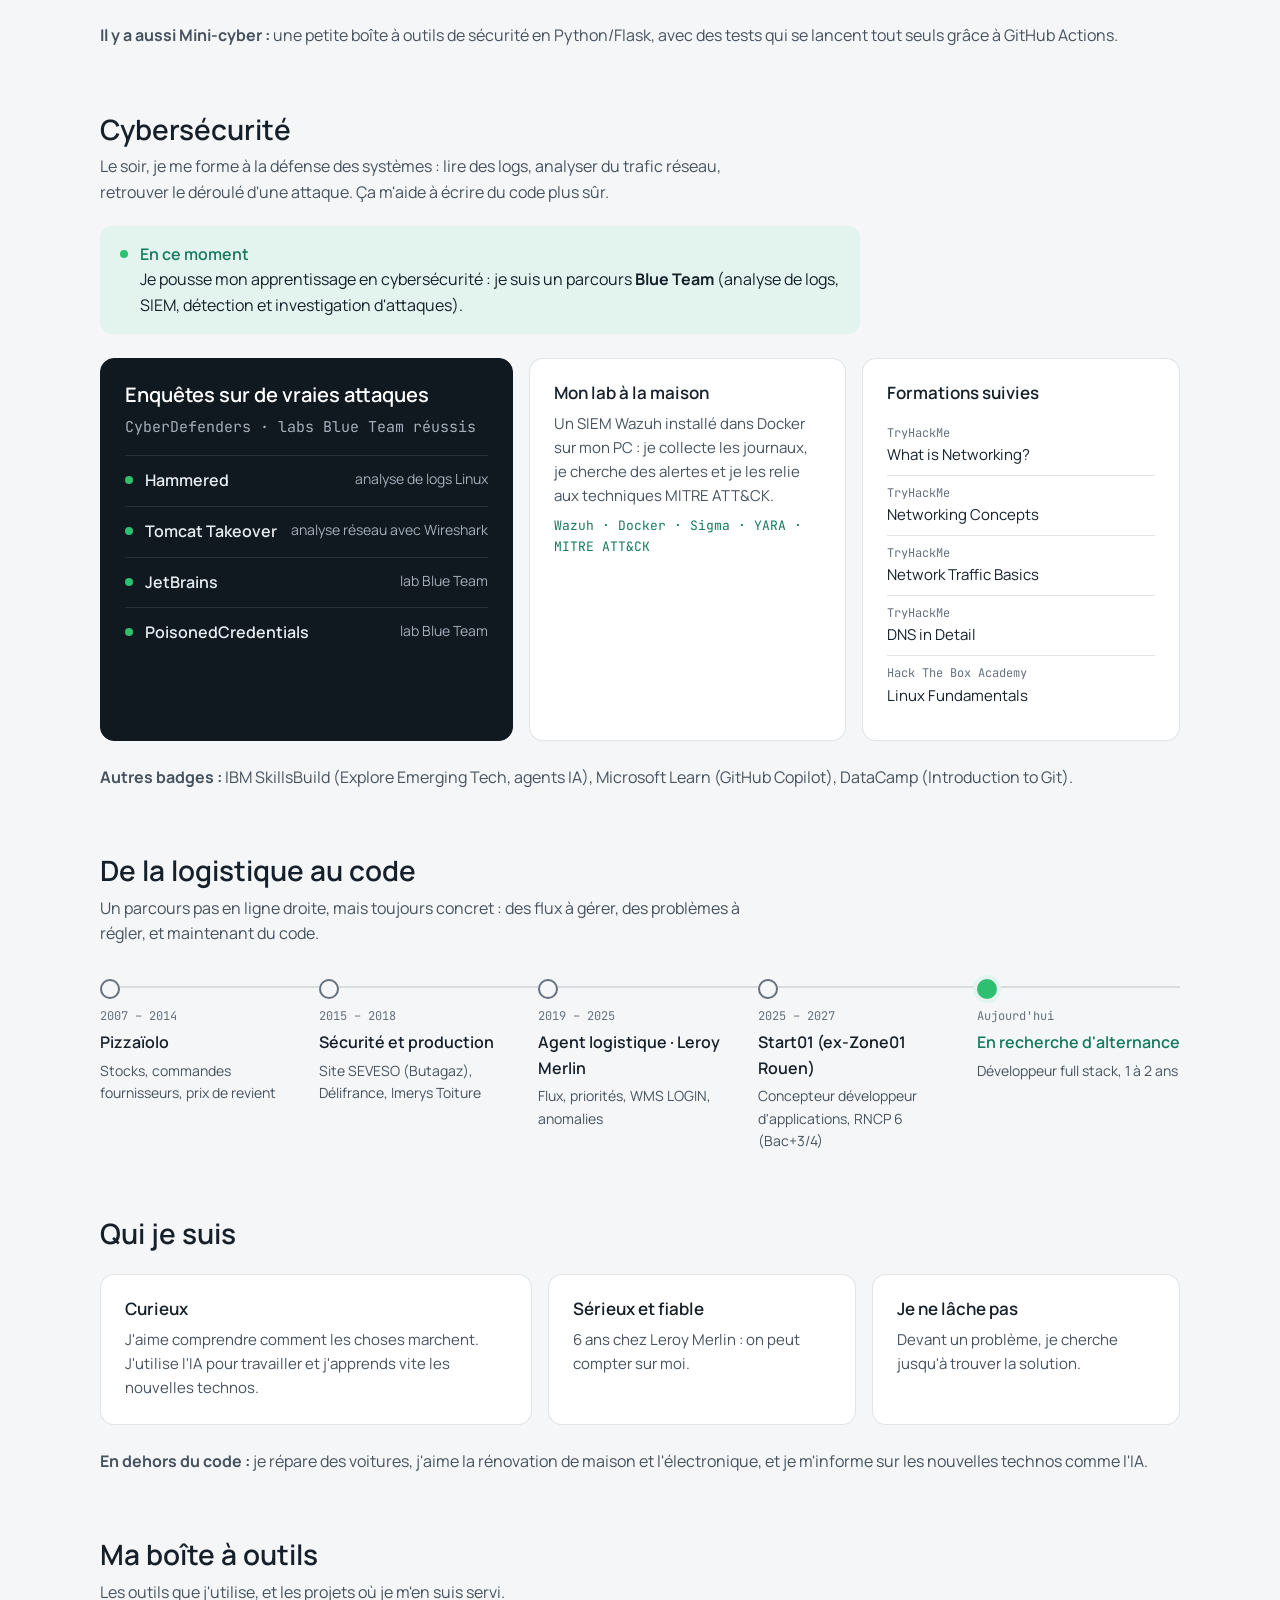
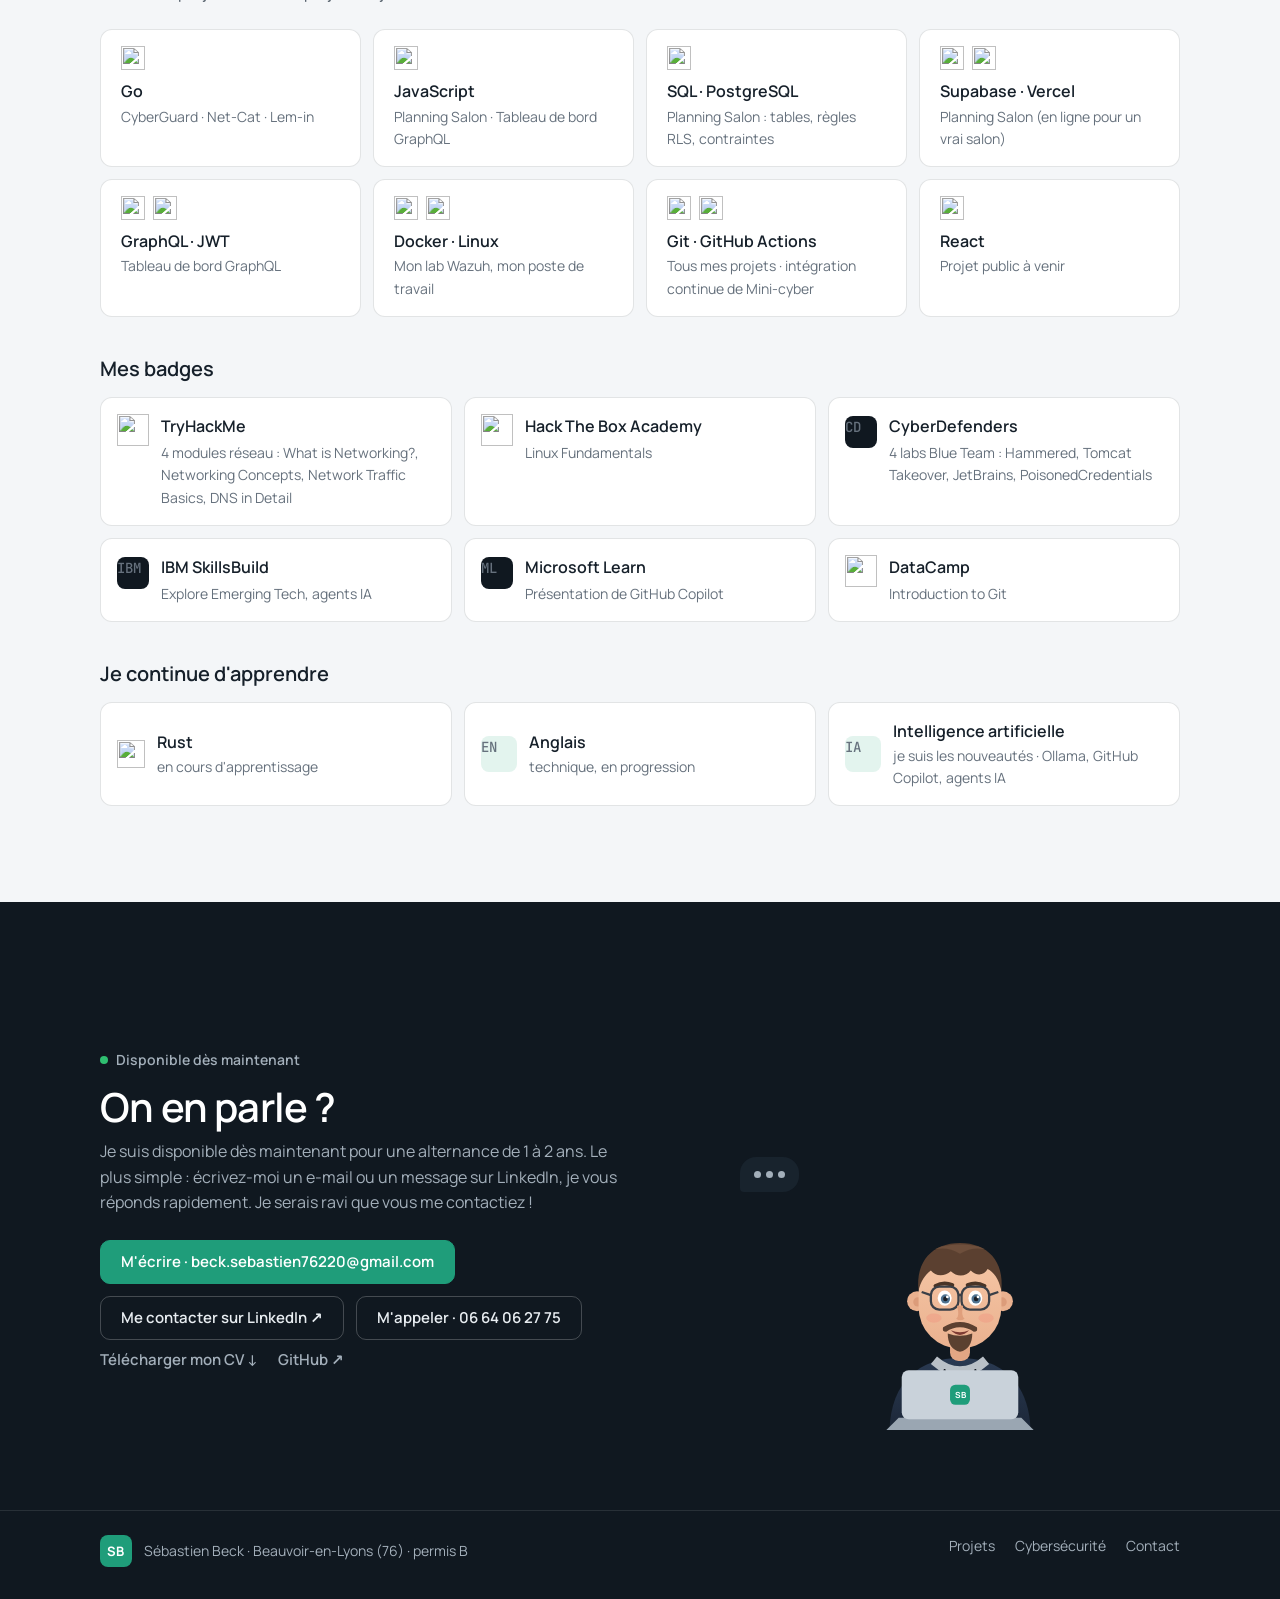
==== commit 810accec: "Enrichit le personnage et humanise les textes du portfolio - Nouvelles questions : présentation, qua" ====
--- a/index.html
+++ b/index.html
@@ -4,14 +4,14 @@
   <meta charset="utf-8">
   <meta name="viewport" content="width=device-width, initial-scale=1">
   <title>Sébastien Beck – Développeur full stack</title>
-  <meta name="description" content="Sébastien Beck, développeur full stack (Go, JavaScript, React, SQL) en recherche d'alternance à Rouen, Beauvais, Lille ou Paris. Disponible dès maintenant.">
+  <meta name="description" content="Sébastien Beck, développeur full stack (Go, JavaScript, SQL) en recherche d'alternance à Rouen, Beauvais, Lille ou Paris. Disponible dès maintenant.">
   <meta name="author" content="Sébastien Beck">
   <link rel="icon" href="favicon.ico">
   <link rel="preconnect" href="https://fonts.googleapis.com">
   <link rel="preconnect" href="https://fonts.gstatic.com" crossorigin>
   <link href="https://fonts.googleapis.com/css2?family=Manrope:wght@400;500;600;700&family=JetBrains+Mono:wght@400;500&display=swap" rel="stylesheet">
-  <link rel="stylesheet" href="styles.css?v=19">
-  <link rel="stylesheet" href="chat.css?v=10">
+  <link rel="stylesheet" href="styles.css?v=20">
+  <link rel="stylesheet" href="chat.css?v=23">
 </head>
 <body>
 
@@ -21,10 +21,10 @@
       <p class="statut"><span class="point" aria-hidden="true"></span>Disponible dès maintenant pour une alternance</p>
       <h1><span class="fin">Sébastien</span> Beck</h1>
       <p class="poste">Développeur full stack · en recherche d'alternance</p>
-      <p class="accroche">Go, JavaScript, React et SQL. Une appli déjà utilisée par un vrai client, et un intérêt fort pour la sécurité du code.</p>
+      <p class="accroche">Go, JavaScript et SQL. Une appli déjà utilisée par un vrai client, et un intérêt fort pour la sécurité du code.</p>
       <div class="actions">
         <a class="bouton principal" href="CV_Sebastien_Beck.pdf" download>Télécharger mon CV</a>
-        <a class="bouton" href="tel:+33664062775">Appeler · 06 64 06 27 75</a>
+        <a class="bouton" href="mailto:beck.sebastien76220@gmail.com?subject=Alternance%20d%C3%A9veloppeur%20full%20stack">M'écrire par e-mail</a>
       </div>
       <p class="liens-discrets"><a href="https://www.linkedin.com/in/sebastien-beck-dev-web" target="_blank" rel="noreferrer">LinkedIn ↗</a><a href="https://github.com/sebastien1000" target="_blank" rel="noreferrer">GitHub ↗</a></p>
       <div class="mode" role="group" aria-label="Comment voulez-vous découvrir mon profil ?">
@@ -38,7 +38,7 @@
   <div class="conteneur cles">
     <p><b>Alternance</b> 1 à 2 ans</p>
     <p><b>Rythme</b> 3 semaines en entreprise, 1 semaine à l'école</p>
-    <p><b>Diplôme</b> RNCP 6, niveau Bac+3/4 · Zone01 Rouen</p>
+    <p><b>Diplôme</b> RNCP 6, niveau Bac+3/4 · Start01 (ex-Zone01 Rouen)</p>
     <p><b>Mobilité</b> Rouen, Beauvais, Lille, Paris</p>
   </div>
 </header>
@@ -58,14 +58,14 @@
       </article>
       <article>
         <h3>De l'autonomie</h3>
-        <p>À Zone01, il n'y a pas de cours magistraux : je cherche, je teste et je demande de l'aide à mes pairs quand il le faut.</p>
+        <p>À Start01 (ex-Zone01 Rouen), il n'y a pas de cours magistraux : je cherche, je teste et je demande de l'aide à mes pairs quand il le faut.</p>
       </article>
     </div>
   </section>
 
   <section class="conteneur bloc" aria-labelledby="t-projets">
     <h2 id="t-projets">Mes projets</h2>
-    <p class="intro">Tout le monde ne lit pas du code, et un visuel parle plus. Ici, chaque projet est montré en animation : on comprend ce qu'il fait en quelques secondes, même sans bagage technique.</p>
+    <p class="intro">Pour chaque projet, j'ai fait une petite animation qui montre ce qu'il fait. Pas besoin de lire le code pour comprendre.</p>
 
     <article class="projet vedette" id="p-planning">
       <div class="demo" aria-hidden="true" data-titre="planning-salon · vue admin">
@@ -79,18 +79,18 @@
             <span class="pl-h">14 h</span><i></i><i></i><i></i>
           </div>
         </div>
-        <p class="legende" id="pl-legende">Illustration : la base refuse une double réservation, puis chaque collaboratrice ne voit que ses clientes</p>
+        <p class="legende" id="pl-legende">Ici, la base refuse une réservation en double.</p>
       </div>
       <div class="texte">
         <p class="badge">Utilisée par un vrai salon</p>
         <h3>Planning Salon</h3>
-        <p class="meta">JavaScript · Supabase · PostgreSQL · Vercel · seul · démo sur demande</p>
-        <ul>
-          <li>Une appli de gestion pour un salon : rendez-vous, fiches clientes, absences et prestations, sur ordinateur et sur téléphone.</li>
-          <li>Chaque collaboratrice ne voit que ses clientes, et c'est la base de données (règles RLS) qui l'impose.</li>
-          <li>La base bloque les doubles réservations d'une même salle.</li>
-        </ul>
-        <p class="lien-note">Le salon est un vrai client : le code et l'appli ne sont pas publics. Je peux faire une démonstration en entretien.</p>
+        <p class="meta">JavaScript, Supabase, PostgreSQL, Vercel. Fait seul, démo sur demande.</p>
+        <ul>
+          <li>J'ai fait cette appli pour un salon : les rendez-vous, les fiches clientes, les absences et les prestations. Elle marche sur ordinateur et sur téléphone.</li>
+          <li>Chaque collaboratrice voit seulement ses clientes. C'est la base de données qui bloque le reste, avec des règles RLS.</li>
+          <li>On ne peut pas réserver deux fois la même salle au même moment.</li>
+        </ul>
+        <p class="lien-note">Le salon est un vrai client, donc le code et l'appli restent privés. Je peux vous la montrer en entretien.</p>
       </div>
     </article>
 
@@ -104,14 +104,14 @@
             <polyline class="courbe" points=""/>
           </svg>
         </div>
-        <p class="legende">Illustration : des statistiques dessinées en SVG, sans bibliothèque</p>
+        <p class="legende">Mes stats, dessinées en SVG sans bibliothèque.</p>
       </div>
       <div class="texte">
         <h3>Tableau de bord GraphQL</h3>
-        <p class="meta">JavaScript natif · GraphQL · JWT · SVG · Vercel · seul</p>
-        <ul>
-          <li>Connexion à l'API de Zone01 avec un jeton JWT.</li>
-          <li>Récupération de mes données en GraphQL, puis affichage de mes statistiques avec des graphiques SVG faits à la main.</li>
+        <p class="meta">JavaScript, GraphQL, JWT, SVG, Vercel. Fait seul.</p>
+        <ul>
+          <li>Je me connecte à l'API de mon école (Zone01) avec un jeton JWT.</li>
+          <li>Je récupère mes données en GraphQL et j'affiche mes stats avec des graphiques SVG que j'ai dessinés moi-même, sans bibliothèque.</li>
         </ul>
         <p class="liens"><a href="https://graph-ql-rho-azure.vercel.app" target="_blank" rel="noreferrer">Voir la démo ↗</a><a href="https://github.com/sebastien1000/graphQL" target="_blank" rel="noreferrer">Voir le code ↗</a></p>
       </div>
@@ -130,14 +130,14 @@
             <ul></ul>
           </div>
         </div>
-        <p class="legende">Illustration : des appareils trouvés et leur niveau de risque</p>
+        <p class="legende">Les appareils trouvés et leur niveau de risque.</p>
       </div>
       <div class="texte">
         <h3>CyberGuard</h3>
-        <p class="meta">Go · HTML/CSS/JavaScript · YAML · Ollama · tests unitaires · seul</p>
-        <ul>
-          <li>Un assistant de sécurité qui scanne le réseau de la maison, repère les appareils et les ports ouverts, et donne un niveau de risque.</li>
-          <li>Les résultats sont expliqués en langage simple par une IA qui tourne sur le PC (Ollama). L'interface est protégée contre les attaques XSS et CSRF.</li>
+        <p class="meta">Go, HTML/CSS/JavaScript, YAML, Ollama, tests unitaires. Fait seul.</p>
+        <ul>
+          <li>Il scanne le réseau de la maison, trouve les appareils et les ports ouverts, et donne un niveau de risque.</li>
+          <li>Une IA qui tourne sur le PC (Ollama) explique les résultats avec des mots simples. J'ai aussi protégé l'interface contre les attaques XSS et CSRF.</li>
         </ul>
       </div>
     </article>
@@ -149,14 +149,14 @@
           <div class="terminal"><p class="t-titre">client : léa</p><div class="lignes"></div></div>
           <div class="terminal"><p class="t-titre">client : seb</p><div class="lignes"></div></div>
         </div>
-        <p class="legende">Illustration : plusieurs personnes dans des salons de chat</p>
+        <p class="legende">Plusieurs personnes qui discutent dans des salons.</p>
       </div>
       <div class="texte">
         <h3>Net-Cat</h3>
-        <p class="meta">Go · TCP · goroutines · en binôme</p>
-        <ul>
-          <li>Un serveur de chat recodé en Go : plusieurs personnes connectées en même temps.</li>
-          <li>Des salons qu'on crée et qu'on rejoint par commandes (/create, /join, /rooms).</li>
+        <p class="meta">Go, TCP, goroutines. Fait en binôme.</p>
+        <ul>
+          <li>On a recodé un serveur de chat en Go, à deux. Plusieurs personnes peuvent parler en même temps.</li>
+          <li>On crée des salons et on les rejoint avec des commandes : /create, /join, /rooms.</li>
         </ul>
         <p class="liens"><a href="https://github.com/sebastien1000/net-cat" target="_blank" rel="noreferrer">Voir le code ↗</a></p>
       </div>
@@ -179,13 +179,13 @@
           <text x="150" y="152" class="tour"></text>
           <g class="pions"></g>
         </svg>
-        <p class="legende">Illustration : les fourmis prennent deux chemins en parallèle</p>
+        <p class="legende">Les fourmis passent par deux chemins en même temps.</p>
       </div>
       <div class="texte">
         <h3>Lem-in</h3>
-        <p class="meta">Go · graphes · recherche de chemins · tests automatisés</p>
-        <ul>
-          <li>Un programme qui fait traverser une fourmilière à des fourmis, en choisissant les meilleurs chemins pour arriver le plus vite possible.</li>
+        <p class="meta">Go, graphes, recherche de chemins, tests automatisés.</p>
+        <ul>
+          <li>Des fourmis doivent traverser une fourmilière. Mon programme cherche les meilleurs chemins pour qu'elles arrivent le plus vite possible.</li>
         </ul>
         <p class="liens"><a href="https://github.com/sebastien1000/lem-in" target="_blank" rel="noreferrer">Voir le code ↗</a></p>
       </div>
@@ -196,11 +196,11 @@
       <div>
         <p class="badge">Projet en cours</p>
         <h3>ForTeam</h3>
-        <p>Un assistant d'aide basé sur l'IA, que je construis en équipe.</p>
-      </div>
-    </article>
-
-    <p class="aussi"><b>Aussi :</b> Mini-cyber, une petite boîte à outils de sécurité en Python/Flask, avec tests et intégration continue GitHub Actions.</p>
+        <p>Un assistant d'aide avec de l'IA. Je le construis en équipe, il n'est pas encore fini.</p>
+      </div>
+    </article>
+
+    <p class="aussi"><b>Il y a aussi Mini-cyber :</b> une petite boîte à outils de sécurité en Python/Flask, avec des tests qui se lancent tout seuls grâce à GitHub Actions.</p>
   </section>
 
 
@@ -248,9 +248,28 @@
       <li><span class="r-date">2007 – 2014</span><b>Pizzaïolo</b><p>Stocks, commandes fournisseurs, prix de revient</p></li>
       <li><span class="r-date">2015 – 2018</span><b>Sécurité et production</b><p>Site SEVESO (Butagaz), Délifrance, Imerys Toiture</p></li>
       <li><span class="r-date">2019 – 2025</span><b>Agent logistique · Leroy Merlin</b><p>Flux, priorités, WMS LOGIN, anomalies</p></li>
-      <li><span class="r-date">2025 – 2027</span><b>Zone01 Rouen</b><p>Concepteur développeur d'applications, RNCP 6 (Bac+3/4)</p></li>
+      <li><span class="r-date">2025 – 2027</span><b>Start01 (ex-Zone01 Rouen)</b><p>Concepteur développeur d'applications, RNCP 6 (Bac+3/4)</p></li>
       <li class="maintenant"><span class="r-date">Aujourd'hui</span><b>En recherche d'alternance</b><p>Développeur full stack, 1 à 2 ans</p></li>
     </ol>
+  </section>
+
+  <section class="conteneur bloc" aria-labelledby="t-moi">
+    <h2 id="t-moi">Qui je suis</h2>
+    <div class="atouts">
+      <article>
+        <h3>Curieux</h3>
+        <p>J'aime comprendre comment les choses marchent. J'utilise l'IA pour travailler et j'apprends vite les nouvelles technos.</p>
+      </article>
+      <article>
+        <h3>Sérieux et fiable</h3>
+        <p>6 ans chez Leroy Merlin : on peut compter sur moi.</p>
+      </article>
+      <article>
+        <h3>Je ne lâche pas</h3>
+        <p>Devant un problème, je cherche jusqu'à trouver la solution.</p>
+      </article>
+    </div>
+    <p class="aussi"><b>En dehors du code :</b> je répare des voitures, j'aime la rénovation de maison et l'électronique, et je m'informe sur les nouvelles technos comme l'IA.</p>
   </section>
 
   <section class="conteneur bloc" aria-labelledby="t-outils">
@@ -288,12 +307,13 @@
       <div>
         <p class="statut"><span class="point" aria-hidden="true"></span>Disponible dès maintenant</p>
         <h2 id="t-contact">On en parle ?</h2>
-        <p>Je suis disponible dès maintenant pour une alternance de 1 à 2 ans. Un appel de 10 minutes suffit pour voir si mon profil vous correspond.</p>
+        <p>Je suis disponible dès maintenant pour une alternance de 1 à 2 ans. Le plus simple : écrivez-moi un e-mail ou un message sur LinkedIn, je vous réponds rapidement. Je serais ravi que vous me contactiez !</p>
         <div class="actions">
-          <a class="bouton principal" href="tel:+33664062775">Appeler · 06 64 06 27 75</a>
-          <a class="bouton" href="mailto:beck.sebastien76220@gmail.com">M'écrire</a>
-        </div>
-        <p class="liens-discrets"><a href="CV_Sebastien_Beck.pdf" download>Télécharger mon CV ↓</a><a href="https://www.linkedin.com/in/sebastien-beck-dev-web" target="_blank" rel="noreferrer">LinkedIn ↗</a><a href="https://github.com/sebastien1000" target="_blank" rel="noreferrer">GitHub ↗</a></p>
+          <a class="bouton principal" href="mailto:beck.sebastien76220@gmail.com?subject=Alternance%20d%C3%A9veloppeur%20full%20stack">M'écrire · beck.sebastien76220@gmail.com</a>
+          <a class="bouton" href="https://www.linkedin.com/in/sebastien-beck-dev-web" target="_blank" rel="noreferrer">Me contacter sur LinkedIn ↗</a>
+          <a class="bouton" href="tel:+33664062775">M'appeler · 06 64 06 27 75</a>
+        </div>
+        <p class="liens-discrets"><a href="CV_Sebastien_Beck.pdf" download>Télécharger mon CV ↓</a><a href="https://github.com/sebastien1000" target="_blank" rel="noreferrer">GitHub ↗</a></p>
       </div>
       <div class="scene" id="scene-contact" aria-hidden="true">
         <div class="fil"></div>
@@ -357,7 +377,7 @@
   </div>
 </footer>
 
-<script src="script.js?v=7"></script>
-<script src="chat.js?v=10"></script>
+<script src="script.js?v=9"></script>
+<script src="chat.js?v=30"></script>
 </body>
 </html>
--- a/styles.css
+++ b/styles.css
@@ -357,3 +357,4 @@
 .perso-avatar { width: 230px; align-self: center; display: block; overflow: visible; }
 .perso-avatar .clavier { fill: #9aa6b2; } .perso-avatar .capot { fill: #c9d2da; } .perso-avatar .sb { fill: var(--accent); }
 .perso-avatar text { fill: #fff; font-family: "Manrope", sans-serif; font-weight: 700; font-size: 11px; text-anchor: middle; }
+
--- a/chat.css
+++ b/chat.css
@@ -165,3 +165,140 @@
   .sc-flottant { right: 16px; bottom: 16px; }
   .mode span { width: 100%; }
 }
+
+.e-mail { font-size: 20px; font-weight: 600; color: #fff; margin: 8px 0 0; word-break: break-all; }
+
+/* Démo de projet rejouée sur le grand écran */
+.e-demo { margin: 10px 0 6px; }
+.e-demo .demo { min-height: 0; padding: 12px; border: 1px solid var(--trait-sombre); }
+
+/* Café, ordinateur qui pivote, feuille de CV */
+.sc-perso .mug { fill: #f3f4f6; }
+.sc-perso .anse { fill: none; stroke: #f3f4f6; stroke-width: 5; }
+.sc-perso .vapeur path { fill: none; stroke: rgba(255, 255, 255, 0.45); stroke-width: 2.5; stroke-linecap: round; animation: sc-vapeur 2.4s ease-in-out infinite; }
+.sc-perso .vapeur path + path { animation-delay: 0.8s; }
+@keyframes sc-vapeur { 0% { opacity: 0; transform: translateY(6px); } 40% { opacity: 1; } 100% { opacity: 0; transform: translateY(-8px); } }
+.sc-perso .tasse { transform-origin: 230px 260px; transition: transform 600ms var(--ease); }
+.sc-perso.boit .tasse { transform: translate(-48px, -86px) rotate(-28deg); }
+.sc-perso.boit .vapeur { opacity: 0; }
+.sc-perso.boit .yeux { transform: scaleY(0.15); }
+.sc-perso.cv .tasse { opacity: 0; }
+
+.sc-perso .pc-pivot { transform-origin: 150px 254px; transition: transform 250ms ease-in; }
+.sc-perso.pivote .pc-pivot { transform: scaleX(0.02); }
+.sc-perso .face { display: none; }
+.sc-perso.pc-face .face { display: inline; }
+.sc-perso.pc-face .dos { display: none; }
+.sc-perso .pc-titre { fill: #fff; font-family: var(--mono); font-size: 10px; font-weight: 500; text-anchor: start; }
+.sc-perso .face .pc-titre { transform: translateX(-62px); }
+.sc-perso .pc-curseur { animation: battement 1s steps(1) infinite; }
+
+.sc-perso .feuille { opacity: 0; transform: translate(10px, 90px) rotate(8deg); transform-origin: 235px 190px; transition: transform 550ms var(--ease), opacity 300ms var(--ease); }
+.sc-perso.cv .feuille { opacity: 1; transform: none; }
+.sc-perso .cv-t { fill: #2b2f36; font-family: "Manrope", sans-serif; font-weight: 700; font-size: 9px; text-anchor: middle; }
+.sc-perso.cv .tete { transform: rotate(-4deg); }
+
+/* Fun : salut, « ta-da », confettis, sieste */
+.sc-perso.salue .bras { animation: sc-salut 400ms ease-in-out 4 alternate; }
+@keyframes sc-salut { from { transform: rotate(-10deg); } to { transform: rotate(18deg); } }
+.sc-perso .corps, .sc-perso .tasse, .sc-perso .feuille { transform-box: view-box; }
+.sc-perso.tada .corps { animation: sc-saut 550ms var(--ease) 2; }
+@keyframes sc-saut { 40% { transform: translateY(-14px) scale(1.02); } }
+.sc-perso .etoiles path { fill: #ffd166; opacity: 0; transform-origin: center; transform-box: fill-box; }
+.sc-perso.tada .etoiles path { animation: sc-etoile 900ms var(--ease) both; }
+.sc-perso.tada .etoiles path:nth-child(2) { animation-delay: 120ms; } .sc-perso.tada .etoiles path:nth-child(3) { animation-delay: 240ms; }
+@keyframes sc-etoile { 0% { opacity: 0; transform: scale(0.2) rotate(0); } 40% { opacity: 1; transform: scale(1.2) rotate(40deg); } 100% { opacity: 0; transform: scale(0.8) rotate(90deg); } }
+.confetti { position: absolute; bottom: 45%; width: 8px; height: 12px; border-radius: 2px; pointer-events: none; animation: sc-confetti 1.5s cubic-bezier(0.2, 0.7, 0.3, 1) both; z-index: 3; }
+@keyframes sc-confetti { 0% { transform: translate(0, 0) rotate(0); opacity: 1; } 60% { opacity: 1; } 100% { transform: translate(var(--dx), calc(var(--dy) + 260px)) rotate(var(--r)); opacity: 0; } }
+.sc-perso .zzz text { fill: #a3afba; font-family: "Manrope", sans-serif; font-weight: 700; font-size: 16px; opacity: 0; }
+.sc-perso.dort .zzz text { animation: sc-zzz 2.4s ease-in-out infinite; }
+.sc-perso.dort .zzz text:nth-child(2) { animation-delay: 0.5s; } .sc-perso.dort .zzz text:nth-child(3) { animation-delay: 1s; font-size: 20px; }
+@keyframes sc-zzz { 0% { opacity: 0; transform: translateY(8px); } 40% { opacity: 1; } 100% { opacity: 0; transform: translateY(-12px); } }
+.sc-perso.dort .yeux { transform: scaleY(0.12); }
+.sc-perso.dort .tete { transform: rotate(6deg); }
+
+/* Écran CV : aperçu, QR code et façons de partager */
+.e-cv-haut { display: flex; align-items: center; justify-content: center; gap: 20px; }
+.e-cv-haut .e-doc { margin: 0; width: 110px; height: 140px; padding: 12px 10px; gap: 7px; }
+.e-qr { display: flex; flex-direction: column; align-items: center; gap: 6px; max-width: 140px; text-align: center; }
+.e-qr img { background: #fff; border-radius: 10px; padding: 6px; width: 120px; height: 120px; animation: sc-pop 400ms var(--ease) 300ms both; }
+.e-qr span { font-size: 12px; color: var(--sur-sombre-2); }
+.e-partage > div, .e-partage { display: flex; flex-wrap: wrap; gap: 8px; margin-top: 14px; }
+.e-partage button { height: 38px; padding: 0 14px; border-radius: 10px; border: 1px solid var(--trait-sombre); background: #141d26; color: var(--sur-sombre); font: inherit; font-size: 14px; font-weight: 600; cursor: pointer; animation: sc-pop 300ms var(--ease) both; }
+.e-partage button:hover { border-color: var(--accent-clair); }
+.e-partage button.principal { background: var(--accent); border-color: var(--accent); color: #fff; }
+.e-partage .e-form { width: 100%; }
+
+/* En attendant : il code */
+.sc-perso .mains-clavier { opacity: 0; transition: opacity 250ms var(--ease); }
+.sc-perso.code .mains-clavier { opacity: 1; }
+.sc-perso.code .m1 { animation: sc-tape 180ms ease-in-out infinite alternate; }
+.sc-perso.code .m2 { animation: sc-tape 180ms ease-in-out 90ms infinite alternate; }
+@keyframes sc-tape { to { transform: translateY(-4px); } }
+.sc-perso .mains-clavier .main { transform-box: fill-box; }
+.sc-perso.code .bras { transform: rotate(-80deg); opacity: 0; }
+.sc-perso.code .tete { transform: rotate(3deg) translateY(2px); }
+.sc-perso .glyphes text { fill: var(--accent-clair); font-family: var(--mono); font-size: 13px; font-weight: 500; opacity: 0; text-anchor: middle; }
+.sc-perso.code .glyphes text { animation: sc-glyphe 2.6s ease-out infinite; }
+.sc-perso.code .glyphes text:nth-child(2) { animation-delay: 0.5s; } .sc-perso.code .glyphes text:nth-child(3) { animation-delay: 1s; }
+.sc-perso.code .glyphes text:nth-child(4) { animation-delay: 1.5s; } .sc-perso.code .glyphes text:nth-child(5) { animation-delay: 2s; }
+@keyframes sc-glyphe { 0% { opacity: 0; transform: translateY(6px); } 25% { opacity: 1; } 100% { opacity: 0; transform: translateY(-46px); } }
+
+/* Carte « où je suis » */
+.e-carte-z { margin-top: 6px; }
+.e-carte-fr { width: 100%; height: auto; border-radius: 12px; display: block; }
+.e-carte-fr .terre { fill: #1a2631; }
+.e-carte-fr .mer { fill: #12324a; animation: sc-pop 500ms var(--ease) both; }
+.e-carte-fr .mer-t { fill: #5b86a8; font-family: "Manrope", sans-serif; font-size: 12px; font-style: italic; }
+.e-carte-fr .fleuve { fill: none; stroke: #2f5f86; stroke-width: 2; stroke-linecap: round; stroke-linejoin: round; stroke-dasharray: 500; stroke-dashoffset: 500; animation: sc-trace 1.4s var(--ease) 200ms forwards; }
+.e-carte-fr .liens line { stroke: var(--accent-clair); stroke-width: 1.6; stroke-dasharray: 4 5; opacity: 0.8; animation: sc-pop 400ms var(--ease) both; }
+@keyframes sc-trace { to { stroke-dashoffset: 0; } }
+.e-carte-fr .pin { animation: sc-pin 520ms cubic-bezier(0.34, 1.56, 0.64, 1) both; transform-origin: var(--x) var(--y); }
+@keyframes sc-pin { from { opacity: 0; transform: translateY(-30px) scale(0.6); } }
+.e-carte-fr .pin path { fill: #f08d7c; }
+.e-carte-fr .pin circle { fill: #fff; }
+.e-carte-fr text { font-family: "Manrope", sans-serif; text-anchor: middle; }
+.e-carte-fr .pin text { fill: #fff; font-size: 12px; font-weight: 700; }
+.e-carte-fr .pin .km { fill: #a3afba; font-size: 10px; font-weight: 500; }
+.e-carte-fr .maison circle { fill: var(--vert); }
+.e-carte-fr .maison .onde { fill: none; stroke: var(--vert); stroke-width: 2; transform-box: fill-box; transform-origin: center; animation: onde-cible 1.8s var(--ease) infinite; }
+.e-carte-fr .maison text { fill: #9ff0c4; font-size: 12px; font-weight: 700; }
+
+/* Clé à molette : il parle de mécanique */
+.sc-perso .cle { opacity: 0; transform-box: fill-box; transform-origin: 50% 80%; }
+.sc-perso .cle path { fill: none; stroke: #c9d1d9; stroke-width: 8; stroke-linecap: round; }
+.sc-perso.bricole .cle { animation: sc-cle 2s var(--ease) both; }
+@keyframes sc-cle { 0% { opacity: 0; transform: translateY(14px) rotate(0); } 15% { opacity: 1; transform: none; } 35% { transform: rotate(-35deg); } 55% { transform: rotate(25deg); } 75% { transform: rotate(-20deg); } 90% { opacity: 1; transform: none; } 100% { opacity: 0; } }
+.e-defaut { margin-top: 14px; }
+@media (prefers-reduced-motion: reduce) { .sc-perso.bricole .cle { animation: none; opacity: 1; } }
+
+/* Fond animé, très discret : deux lueurs qui dérivent et des petites poussières qui montent */
+.sc { overflow: hidden; }
+.sc > :not(.sc-fond) { position: relative; z-index: 1; }
+.sc-fond { position: absolute; inset: 0; z-index: 0; pointer-events: none; overflow: hidden; }
+.sc-fond .lueur { position: absolute; width: 46vmax; height: 46vmax; border-radius: 50%; background: radial-gradient(circle, rgba(31, 157, 122, 0.16) 0%, rgba(31, 157, 122, 0) 65%); animation: sc-derive 38s ease-in-out infinite alternate; }
+.sc-fond .lueur.l1 { left: -10vmax; top: 10%; }
+.sc-fond .lueur.l2 { right: -14vmax; top: 30%; background: radial-gradient(circle, rgba(95, 211, 176, 0.10) 0%, rgba(95, 211, 176, 0) 65%); animation-duration: 46s; animation-delay: -12s; }
+@keyframes sc-derive { from { transform: translate(0, 0) scale(1); } to { transform: translate(8vmax, -6vmax) scale(1.15); } }
+.sc-fond .poussiere { position: absolute; bottom: -10px; width: var(--t, 3px); height: var(--t, 3px); border-radius: 50%; background: #5fd3b0; opacity: 0; animation: sc-monte var(--d, 20s) linear infinite; animation-delay: var(--r, 0s); }
+@keyframes sc-monte { 0% { opacity: 0; transform: translate(0, 0); } 15% { opacity: var(--o, 0.25); } 85% { opacity: var(--o, 0.25); } 100% { opacity: 0; transform: translate(var(--x, 20px), -80vh); } }
+@media (prefers-reduced-motion: reduce) { .sc-fond .lueur, .sc-fond .poussiere { animation: none; } .sc-fond .poussiere { display: none; } }
+
+/* Lignes du grand écran qu'on peut toucher pour poser la question */
+.e-clic { cursor: pointer; border-radius: 8px; margin: 0 -8px; padding: 0 8px; transition: background 200ms var(--ease); position: relative; }
+.e-clic > p { padding-right: 18px; }
+.e-clic::after { content: "›"; position: absolute; right: 8px; top: 50%; transform: translateY(-50%); color: #5fd3b0; font-size: 18px; opacity: 0.55; transition: transform 200ms var(--ease), opacity 200ms; }
+.e-clic:hover, .e-clic:focus-visible { background: rgba(95, 211, 176, 0.08); outline: none; }
+.e-clic:hover::after, .e-clic:focus-visible::after { opacity: 1; transform: translate(3px, -50%); }
+
+/* Écran : tous les badges en grand */
+.e-mur-g { display: grid; grid-template-columns: repeat(auto-fill, minmax(130px, 1fr)); gap: 10px; }
+.e-badge-c { display: flex; flex-direction: column; align-items: center; text-align: center; gap: 4px; padding: 14px 10px; background: #e9eef2; color: #2b2f36; border: 4px solid #3a2f26; border-radius: 4px; animation: sc-zoom 500ms var(--ease) both; }
+.e-badge-c > b { font-size: 14px; }
+.e-badge-c > span:last-child { font-size: 12px; color: #55606b; }
+.e-badge-l { width: 36px; height: 36px; display: grid; place-items: center; border-radius: 50%; background: #fff; font-size: 11px; }
+.e-badge-l img { width: 22px; height: 22px; }
+.e-badge-c.bientot { background: none; color: var(--sur-sombre); border: 2px dashed rgba(95, 211, 176, 0.5); }
+.e-badge-c.bientot > span:last-child { color: var(--sur-sombre-2); }
+.e-badge-c.bientot .e-badge-l { background: rgba(95, 211, 176, 0.15); color: #5fd3b0; font-size: 20px; }
+@keyframes sc-zoom { from { opacity: 0; transform: scale(0.4); } }
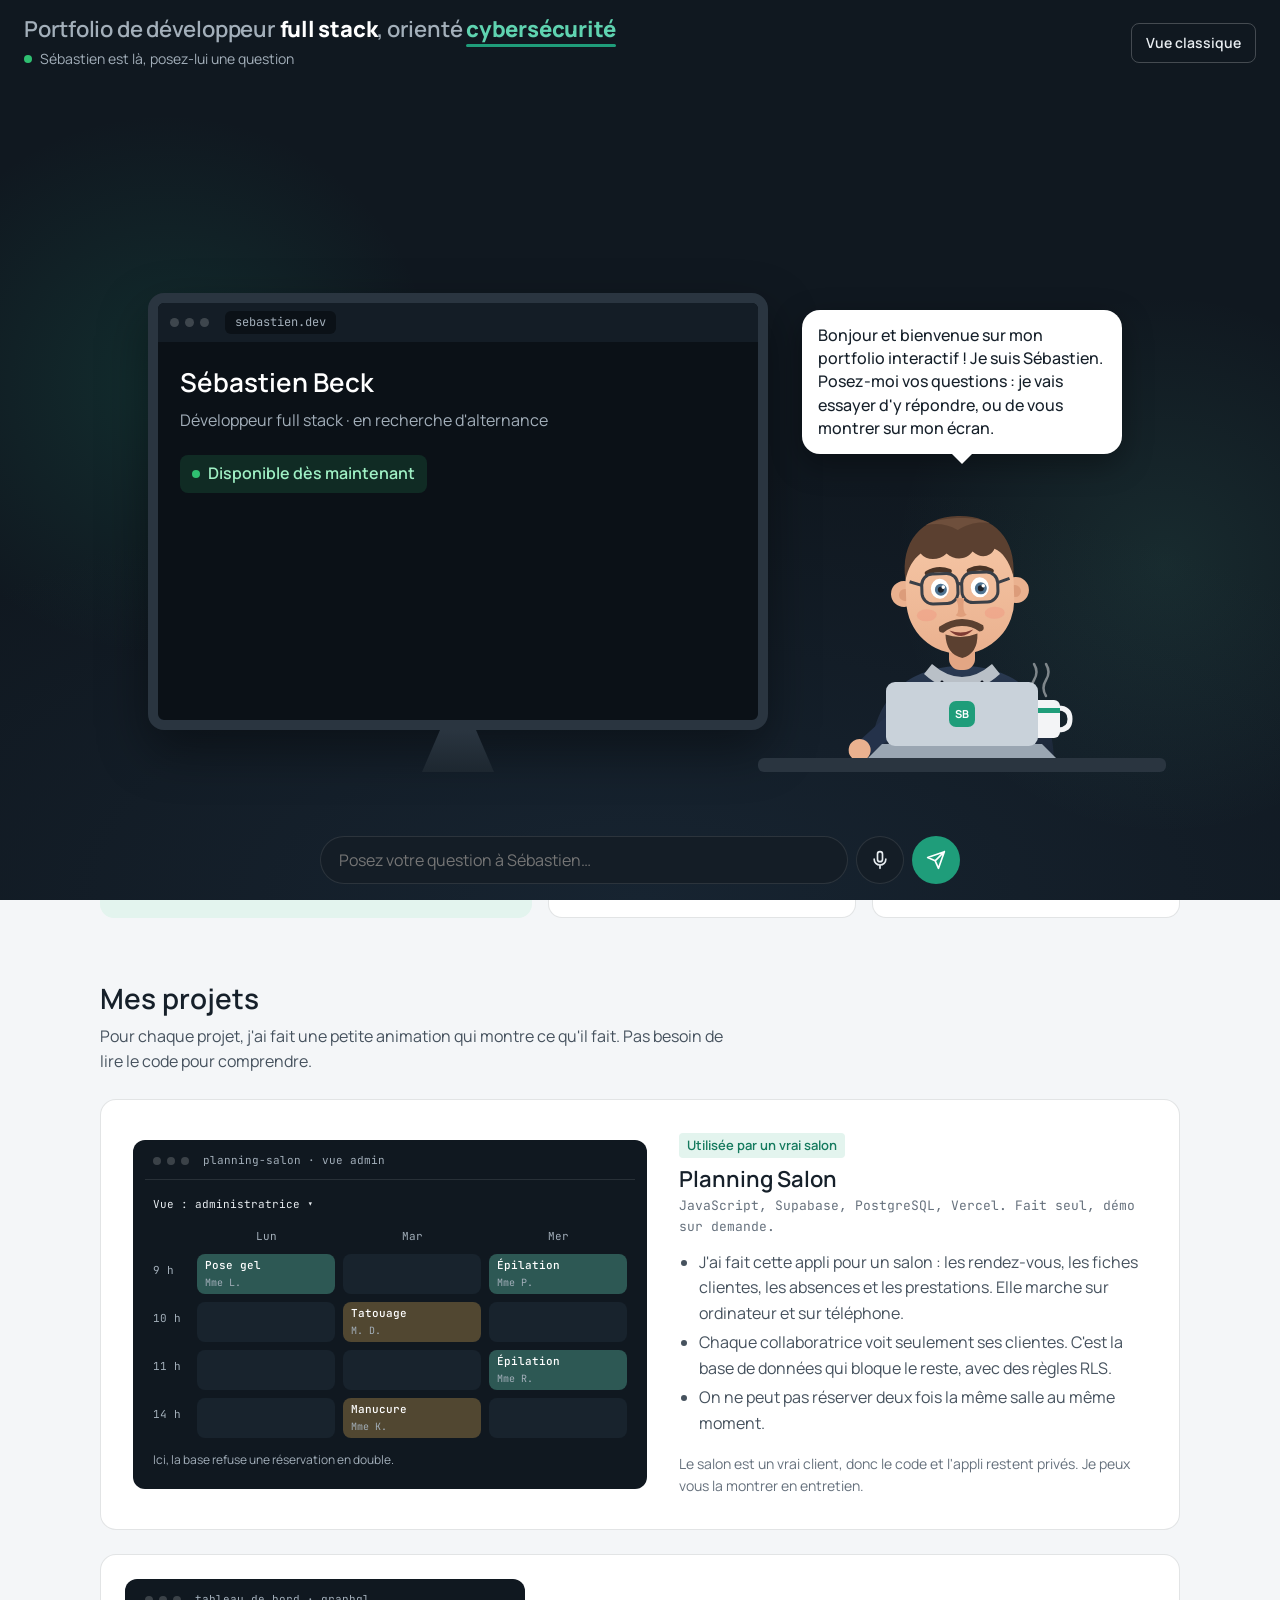
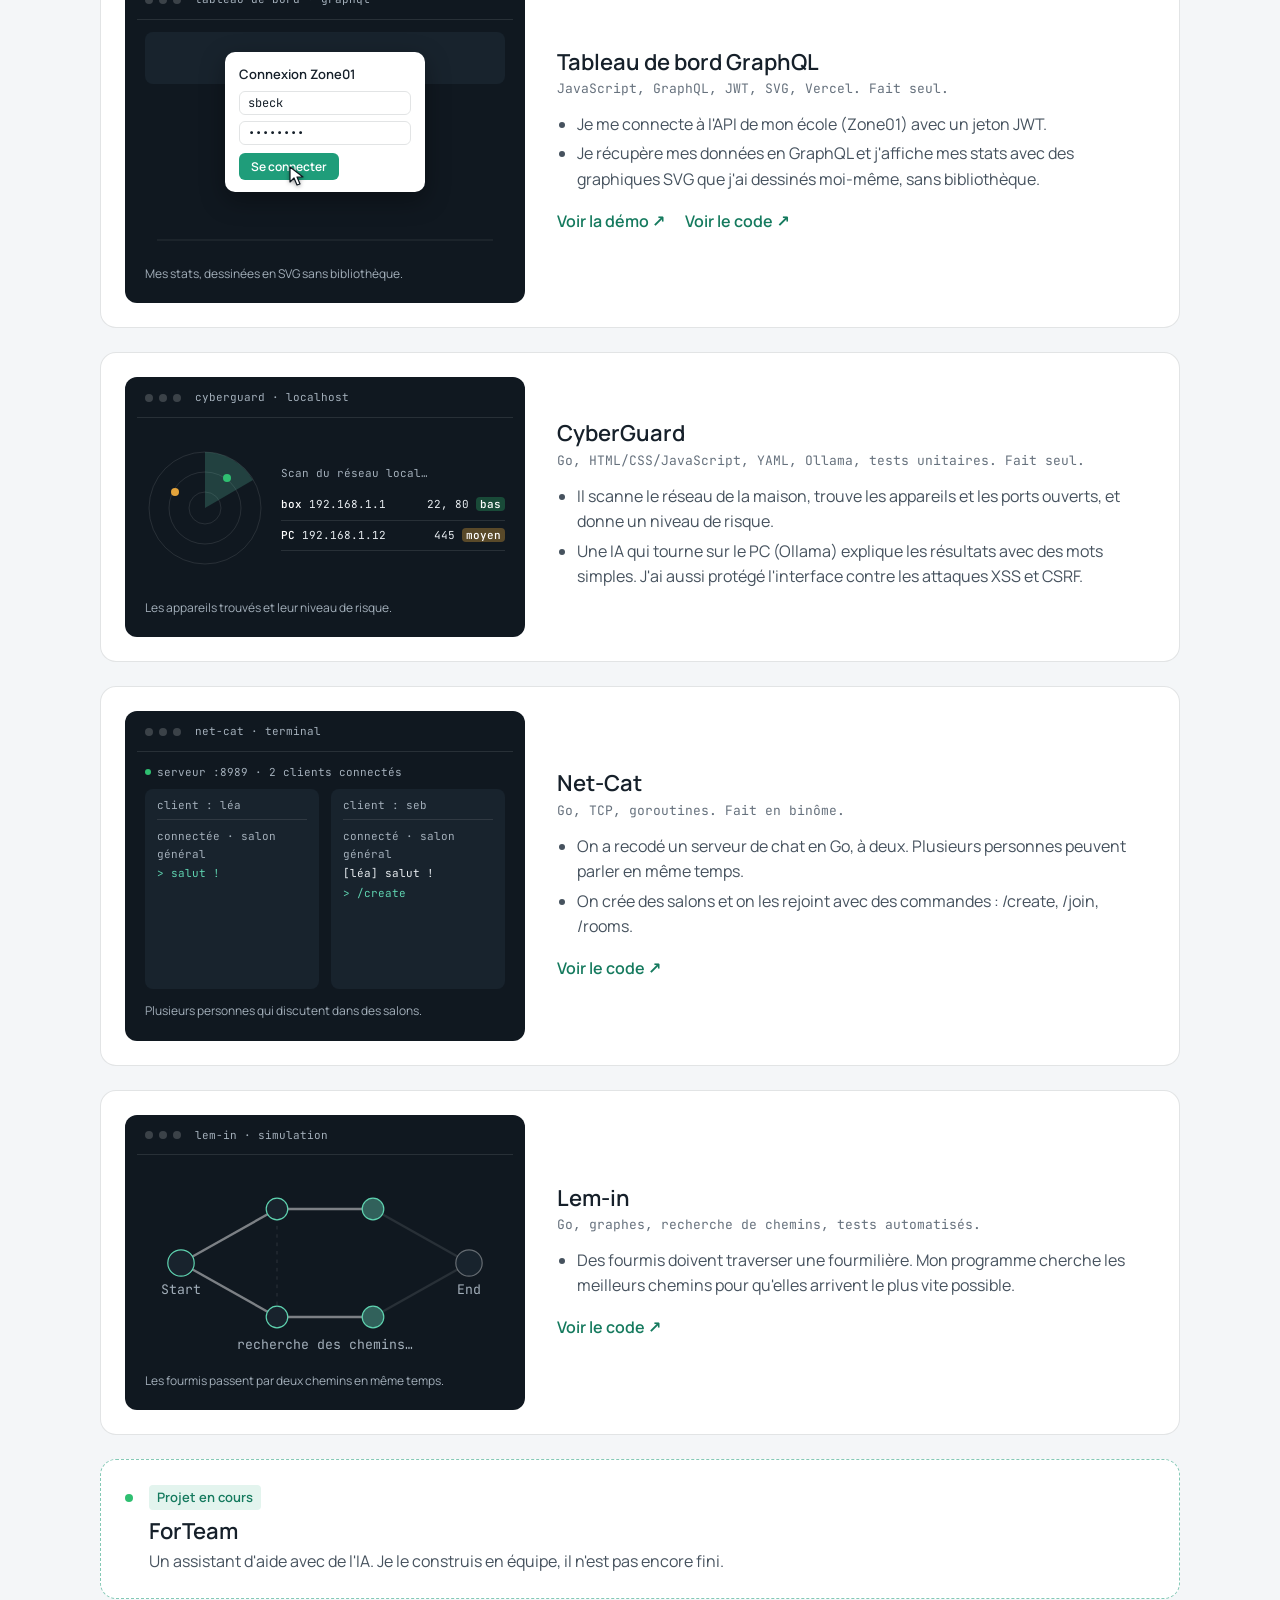
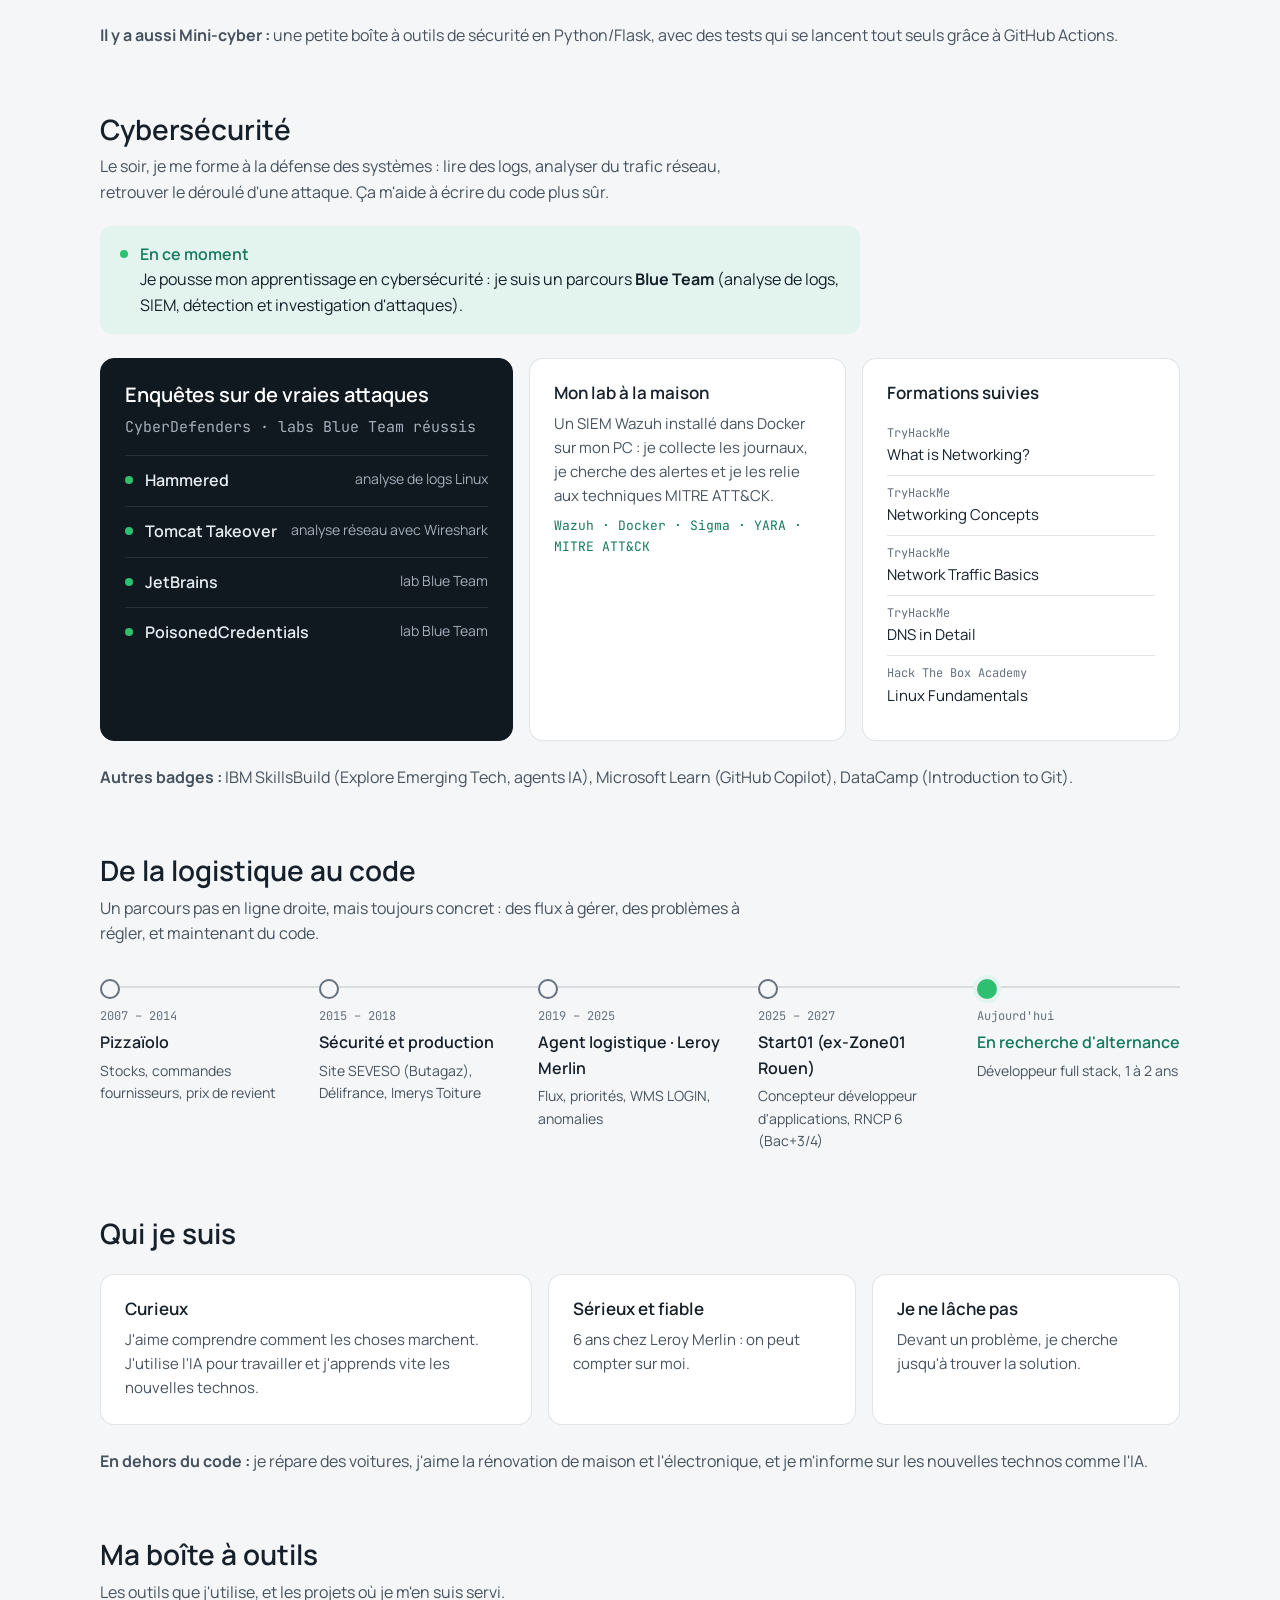
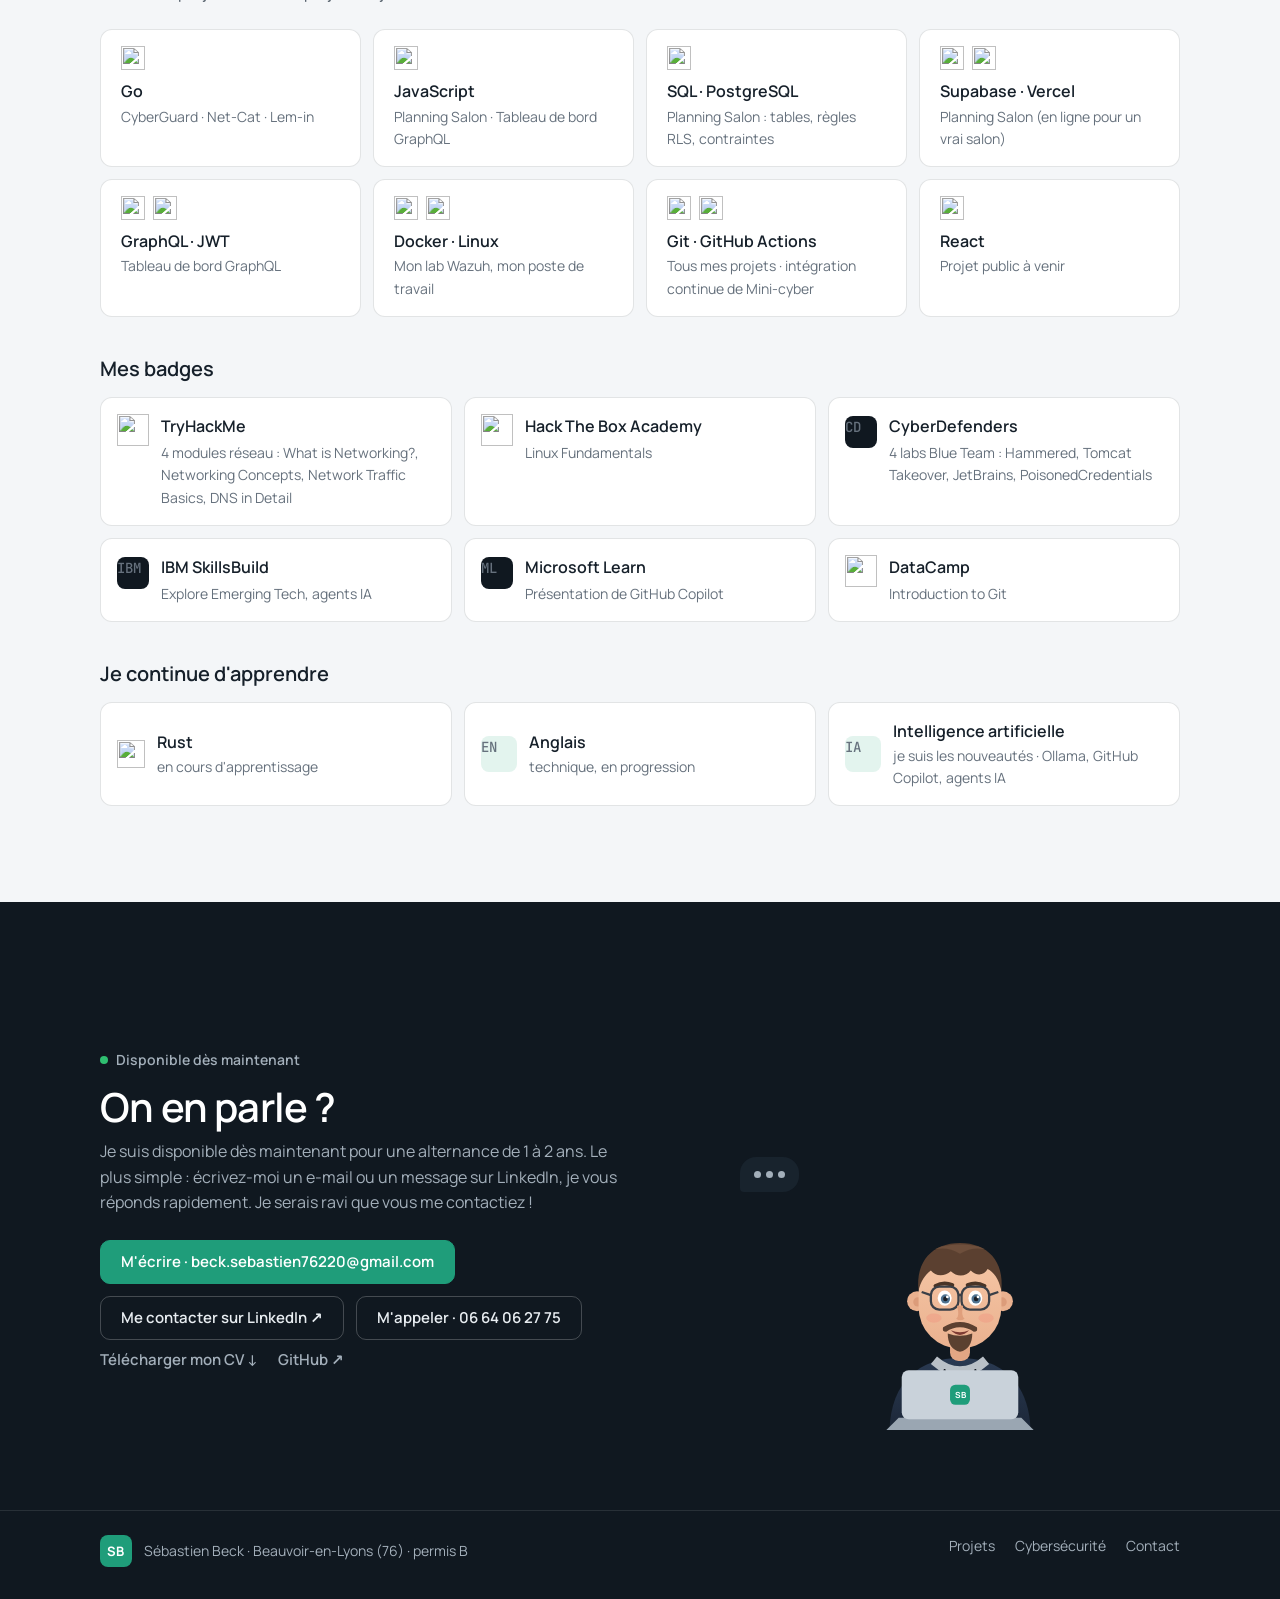
==== commit d4bba3dd: "Ouvre la discussion avec le personnage dès l'arrivée - La scène « Discuter avec moi » s'ouvre en pre" ====
--- a/index.html
+++ b/index.html
@@ -10,8 +10,8 @@
   <link rel="preconnect" href="https://fonts.googleapis.com">
   <link rel="preconnect" href="https://fonts.gstatic.com" crossorigin>
   <link href="https://fonts.googleapis.com/css2?family=Manrope:wght@400;500;600;700&family=JetBrains+Mono:wght@400;500&display=swap" rel="stylesheet">
-  <link rel="stylesheet" href="styles.css?v=20">
-  <link rel="stylesheet" href="chat.css?v=23">
+  <link rel="stylesheet" href="styles.css?v=22">
+  <link rel="stylesheet" href="chat.css?v=25">
 </head>
 <body>
 
@@ -378,6 +378,6 @@
 </footer>
 
 <script src="script.js?v=9"></script>
-<script src="chat.js?v=30"></script>
+<script src="chat.js?v=36"></script>
 </body>
 </html>
--- a/chat.css
+++ b/chat.css
@@ -302,3 +302,13 @@
 .e-badge-c.bientot > span:last-child { color: var(--sur-sombre-2); }
 .e-badge-c.bientot .e-badge-l { background: rgba(95, 211, 176, 0.15); color: #5fd3b0; font-size: 20px; }
 @keyframes sc-zoom { from { opacity: 0; transform: scale(0.4); } }
+
+/* Petite phrase de présentation en haut de la scène */
+.sc-titres { display: flex; flex-direction: column; gap: 4px; min-width: 0; }
+.sc-titre { margin: 0; font-size: 22px; font-weight: 600; line-height: 1.25; letter-spacing: -0.01em; color: var(--sur-sombre-2); }
+.sc-titre b { color: #fff; font-weight: 800; }
+.sc-titre em { position: relative; font-style: normal; font-weight: 800; color: #5fd3b0; white-space: nowrap; }
+.sc-titre em::after { content: ""; position: absolute; left: 0; right: 0; bottom: -3px; height: 3px; border-radius: 2px; background: #1f9d7a; transform-origin: left; animation: sc-trait 900ms var(--ease) 400ms both; }
+@keyframes sc-trait { from { transform: scaleX(0); } }
+@media (max-width: 600px) { .sc-titre { font-size: 16px; } }
+@media (prefers-reduced-motion: reduce) { .sc-titre em::after { animation: none; } }
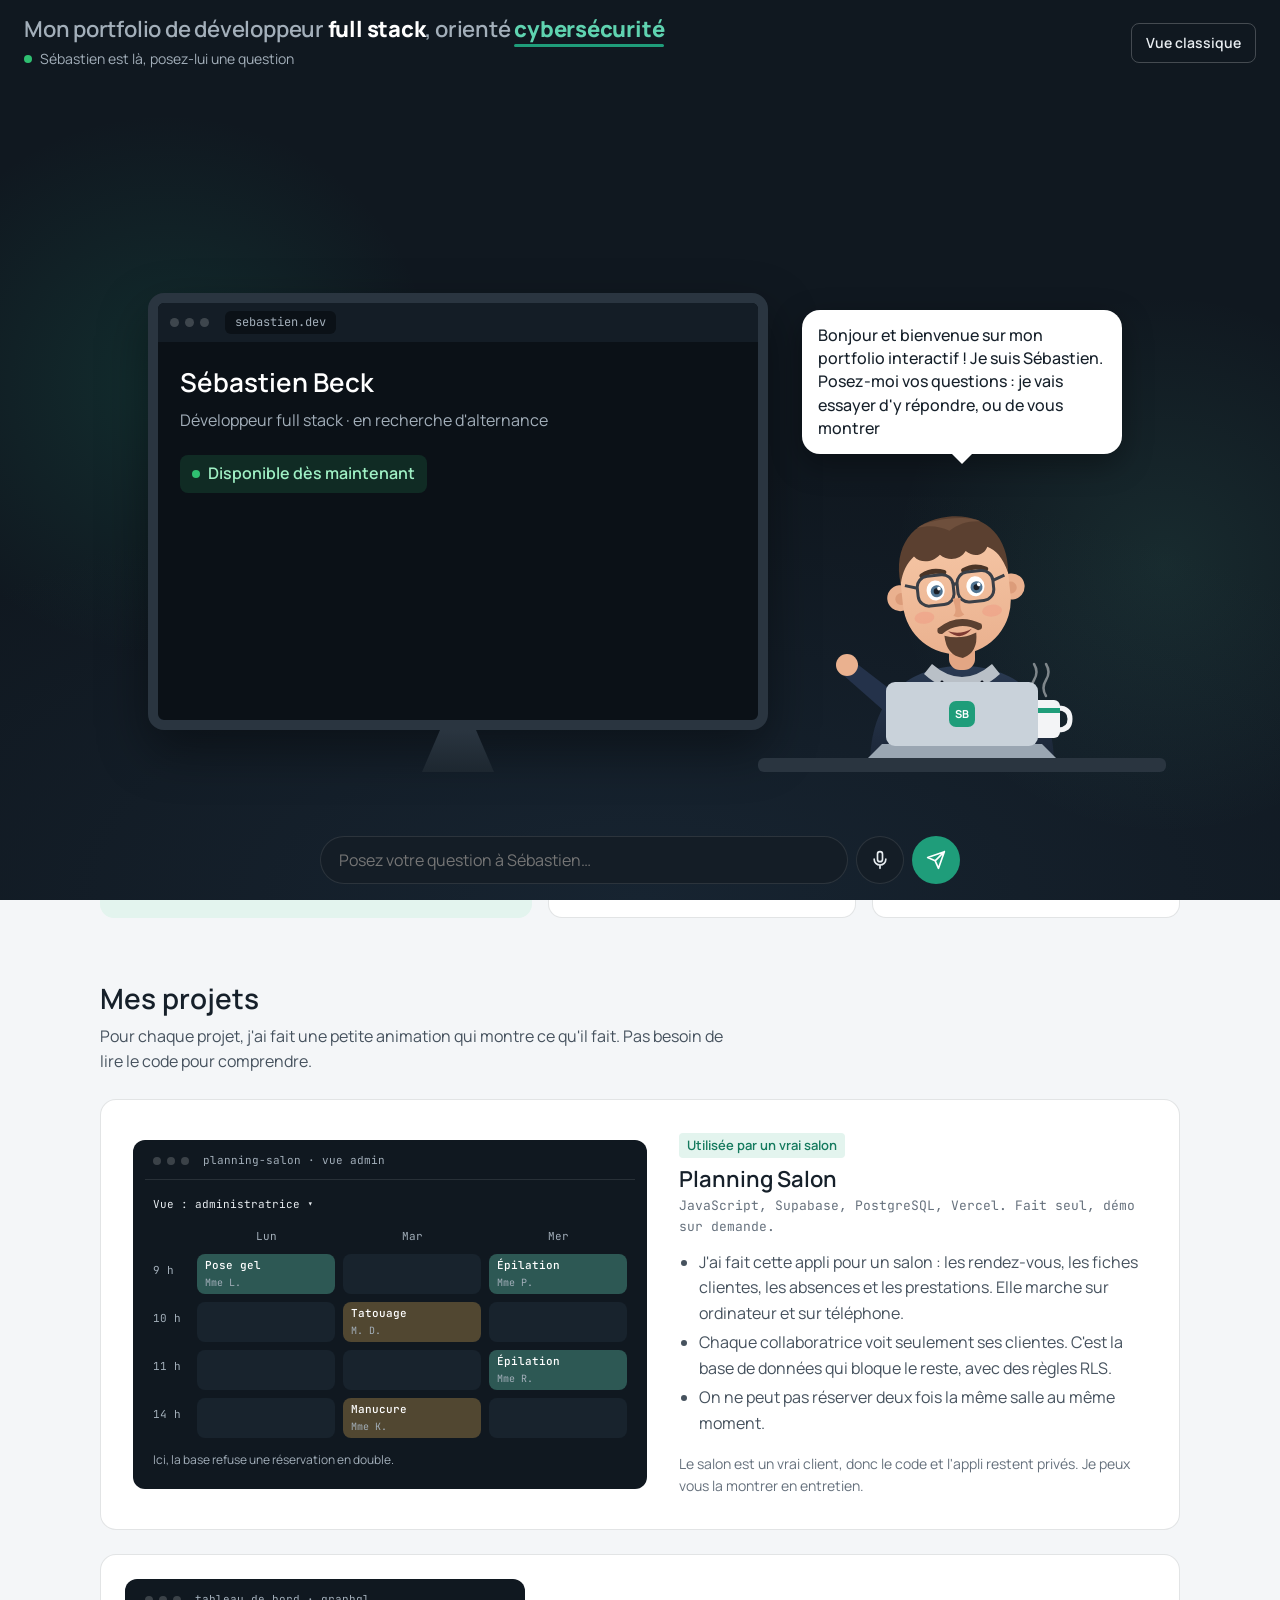
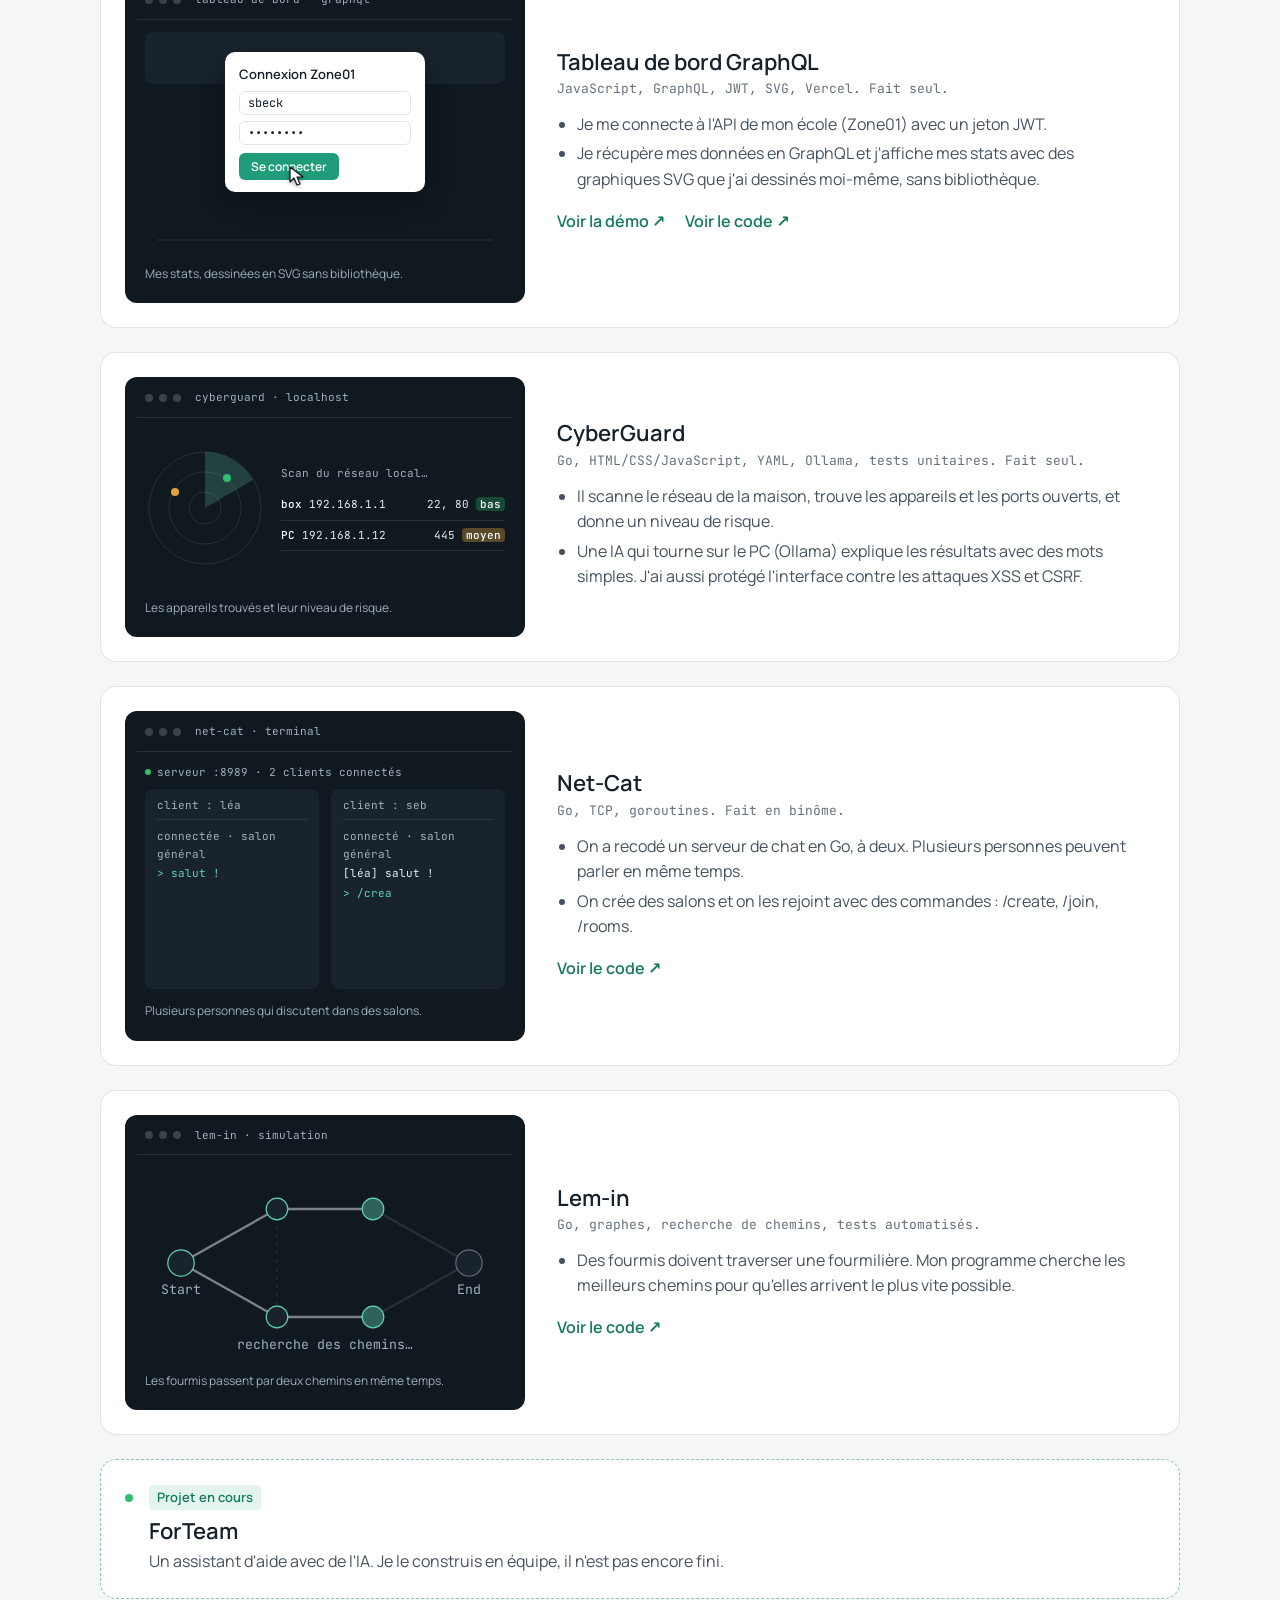
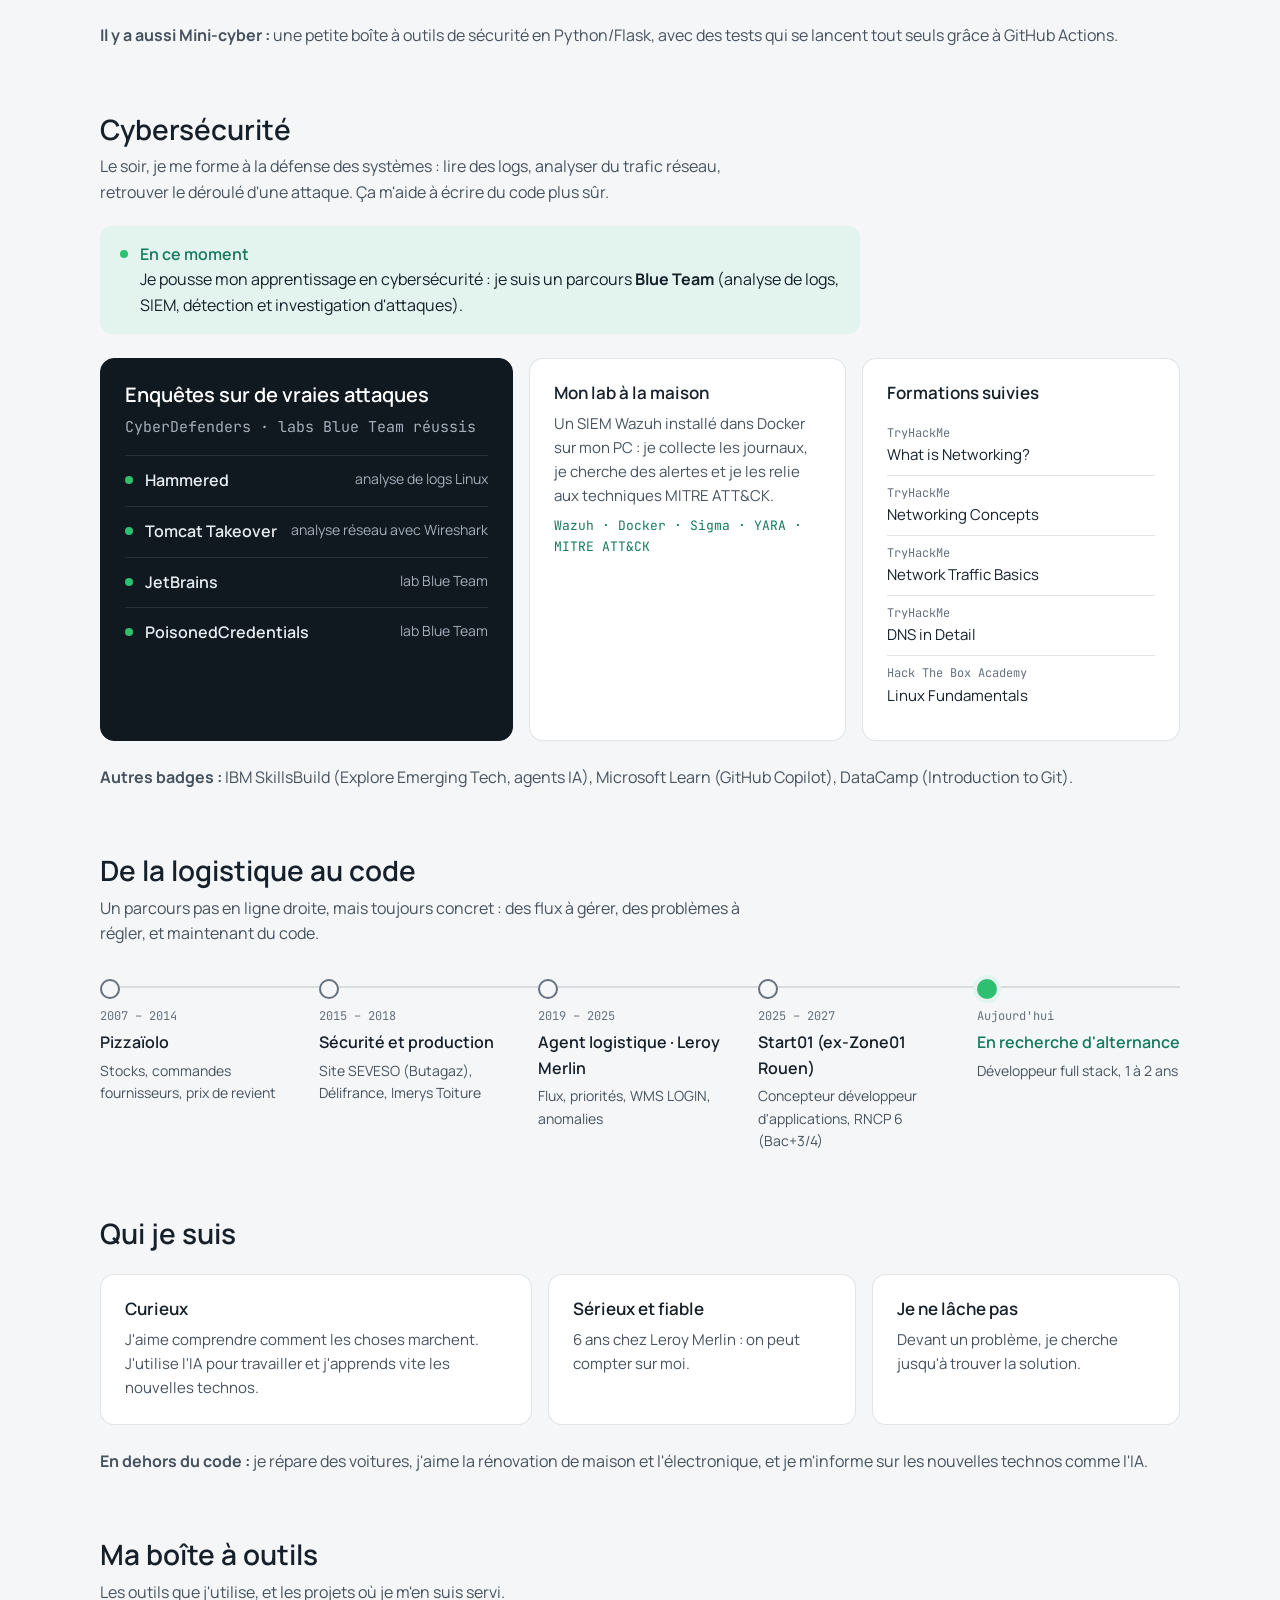
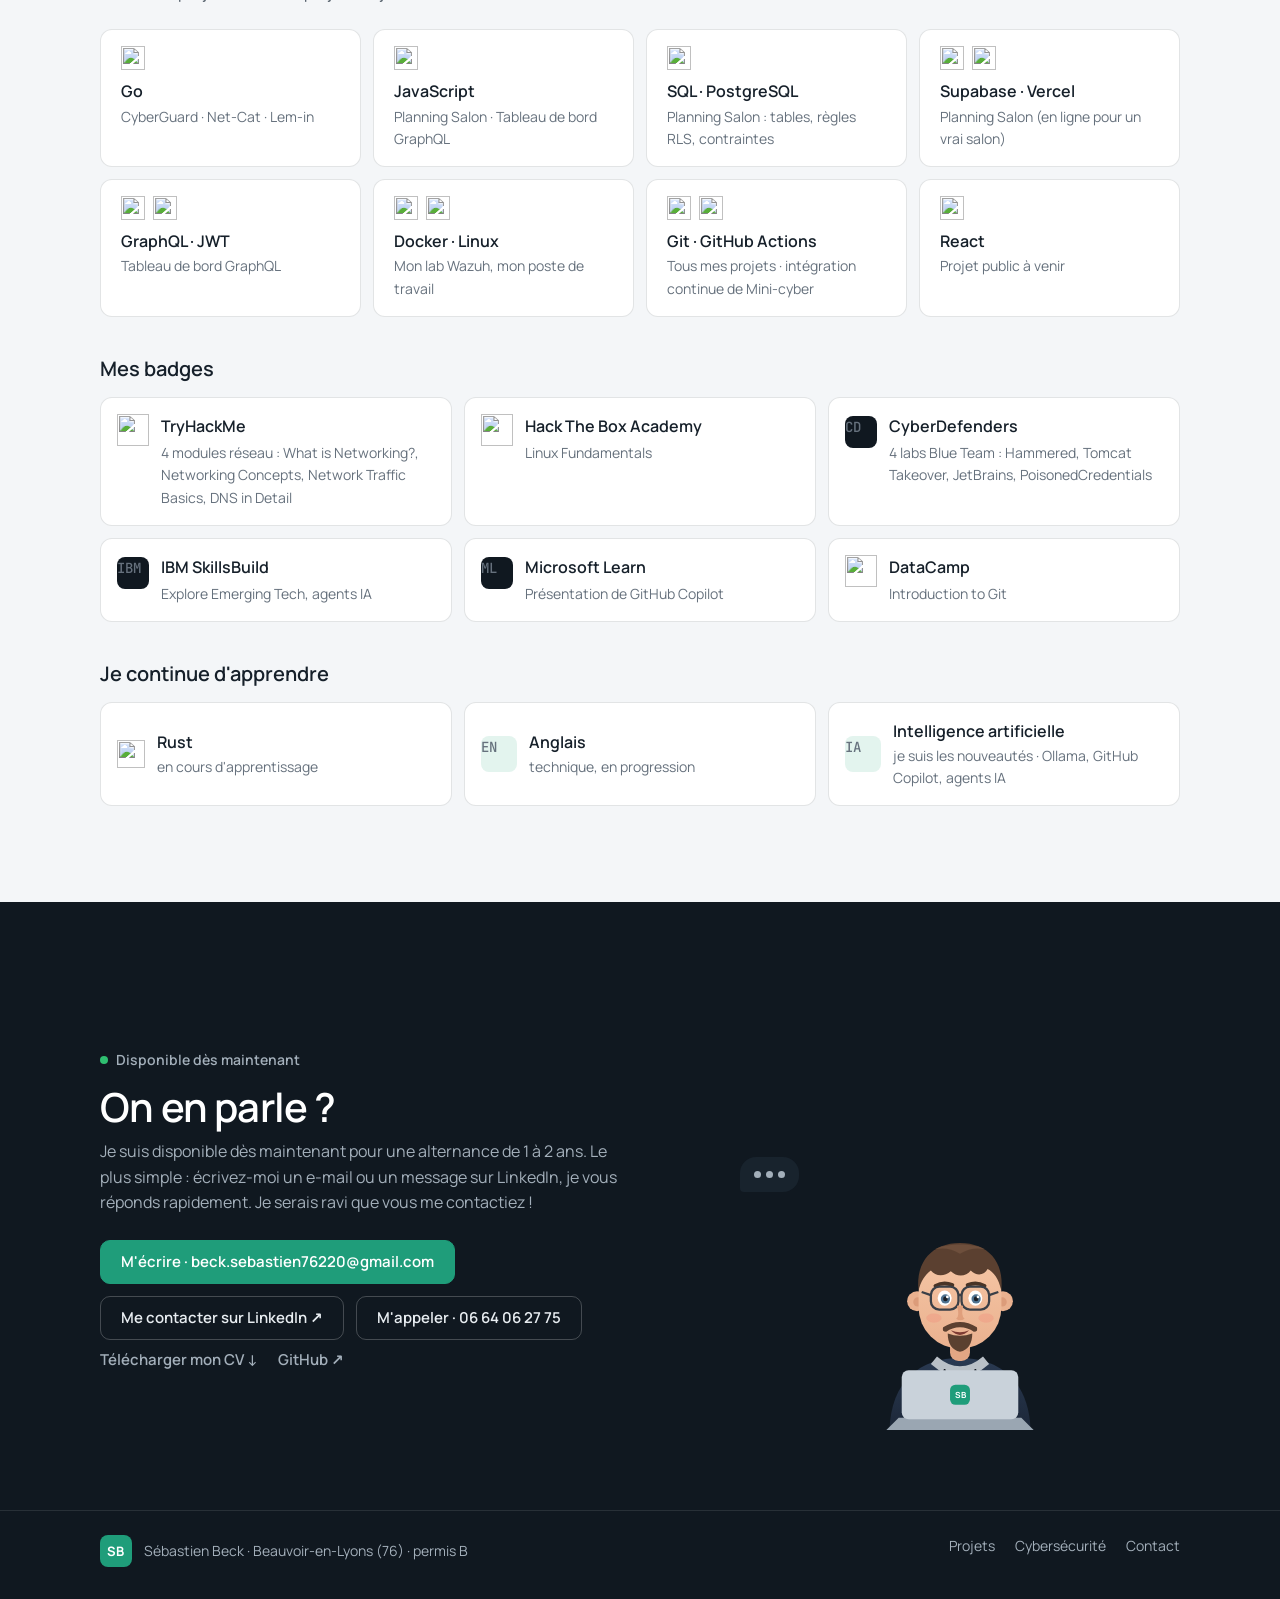
==== commit fb937b13: "Écrit « Mon portfolio » en haut de la discussion Co-Authored-By: Claude Opus 5.5 <noreply@anthropic." ====
--- a/index.html
+++ b/index.html
@@ -378,6 +378,6 @@
 </footer>
 
 <script src="script.js?v=9"></script>
-<script src="chat.js?v=36"></script>
+<script src="chat.js?v=37"></script>
 </body>
 </html>
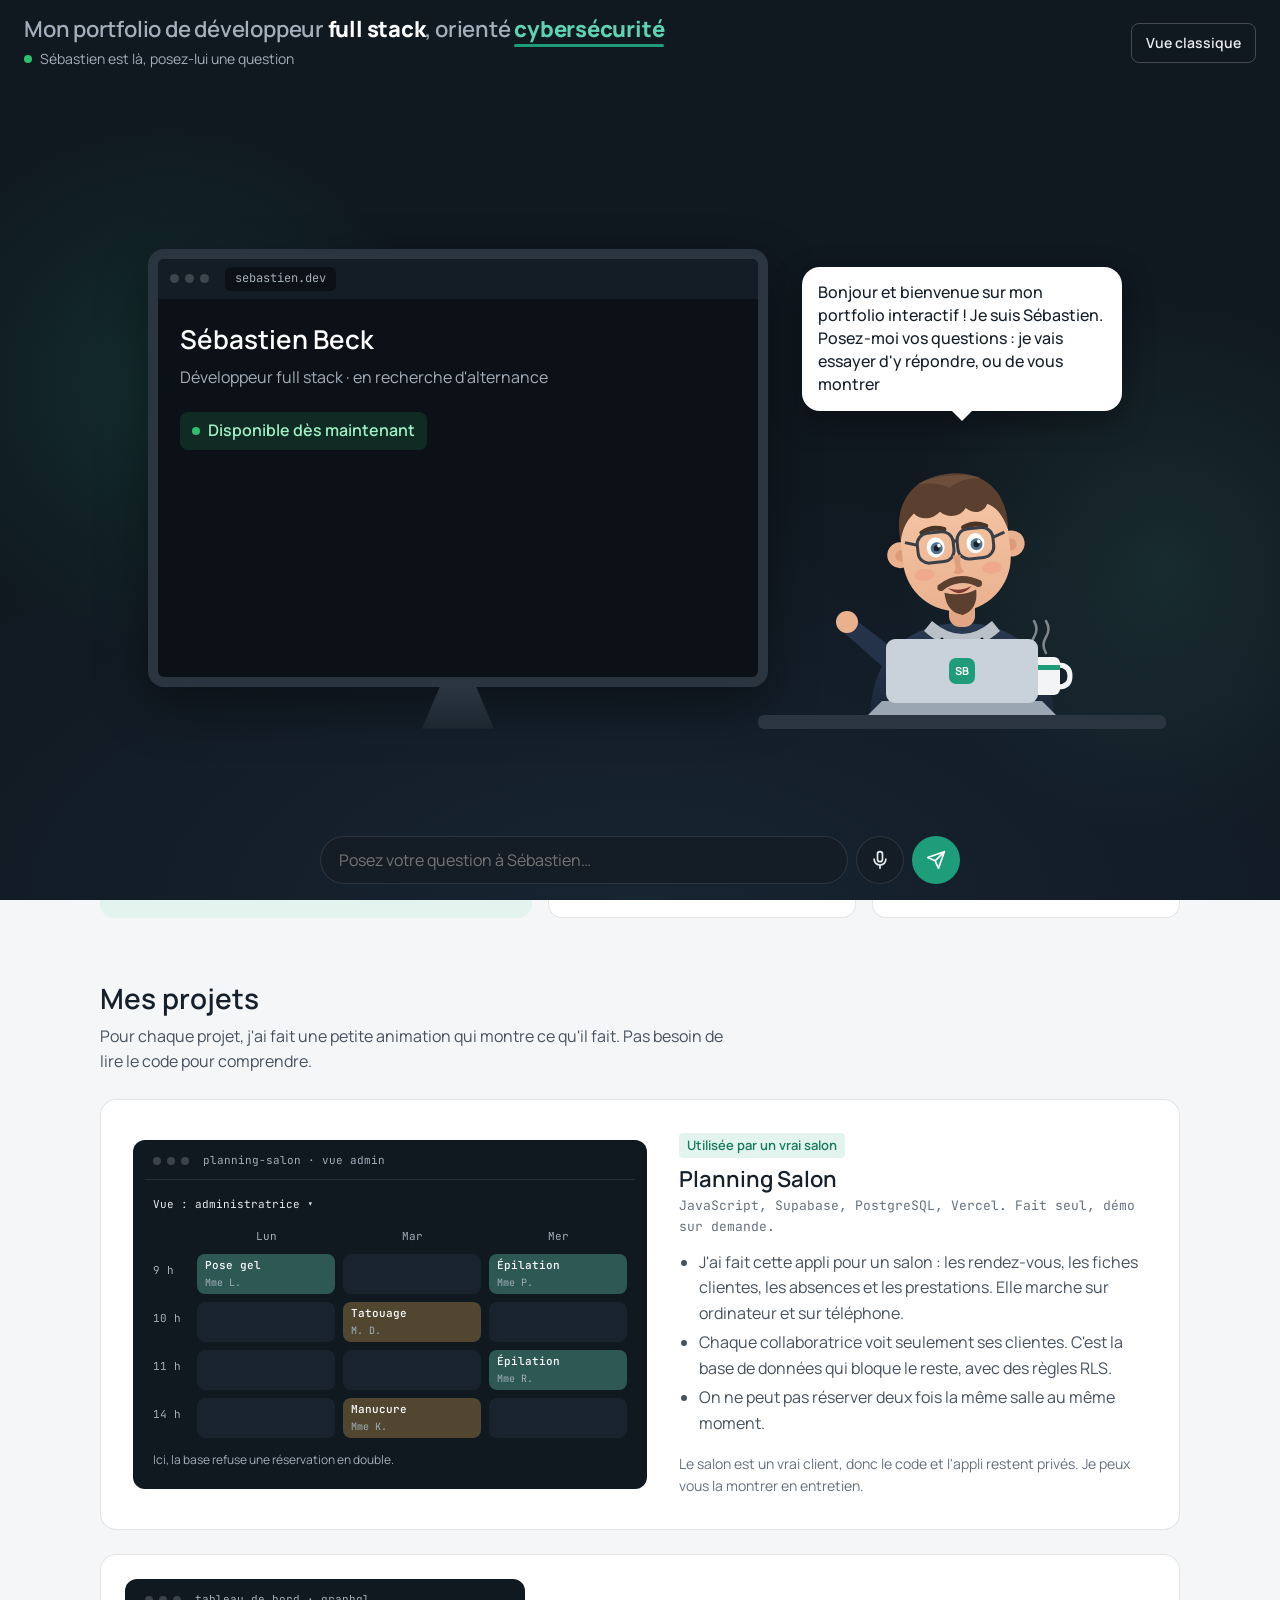
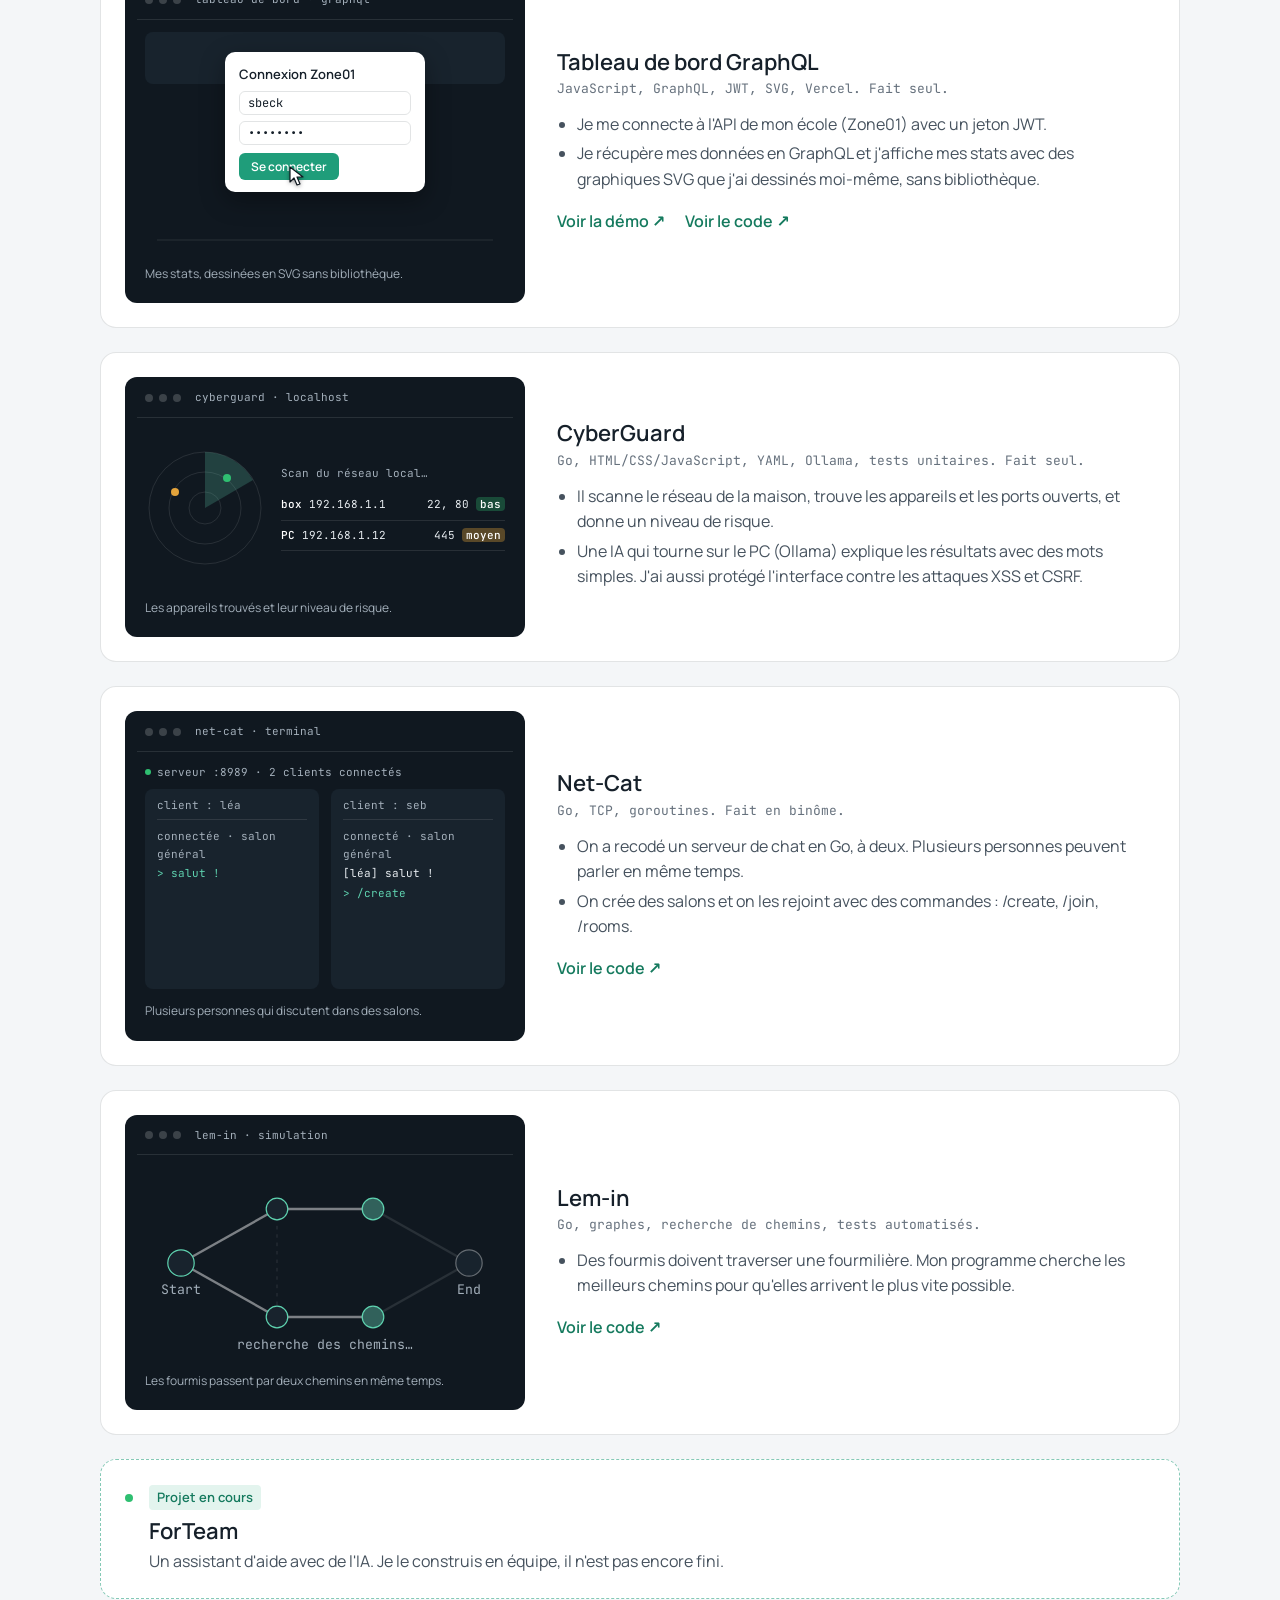
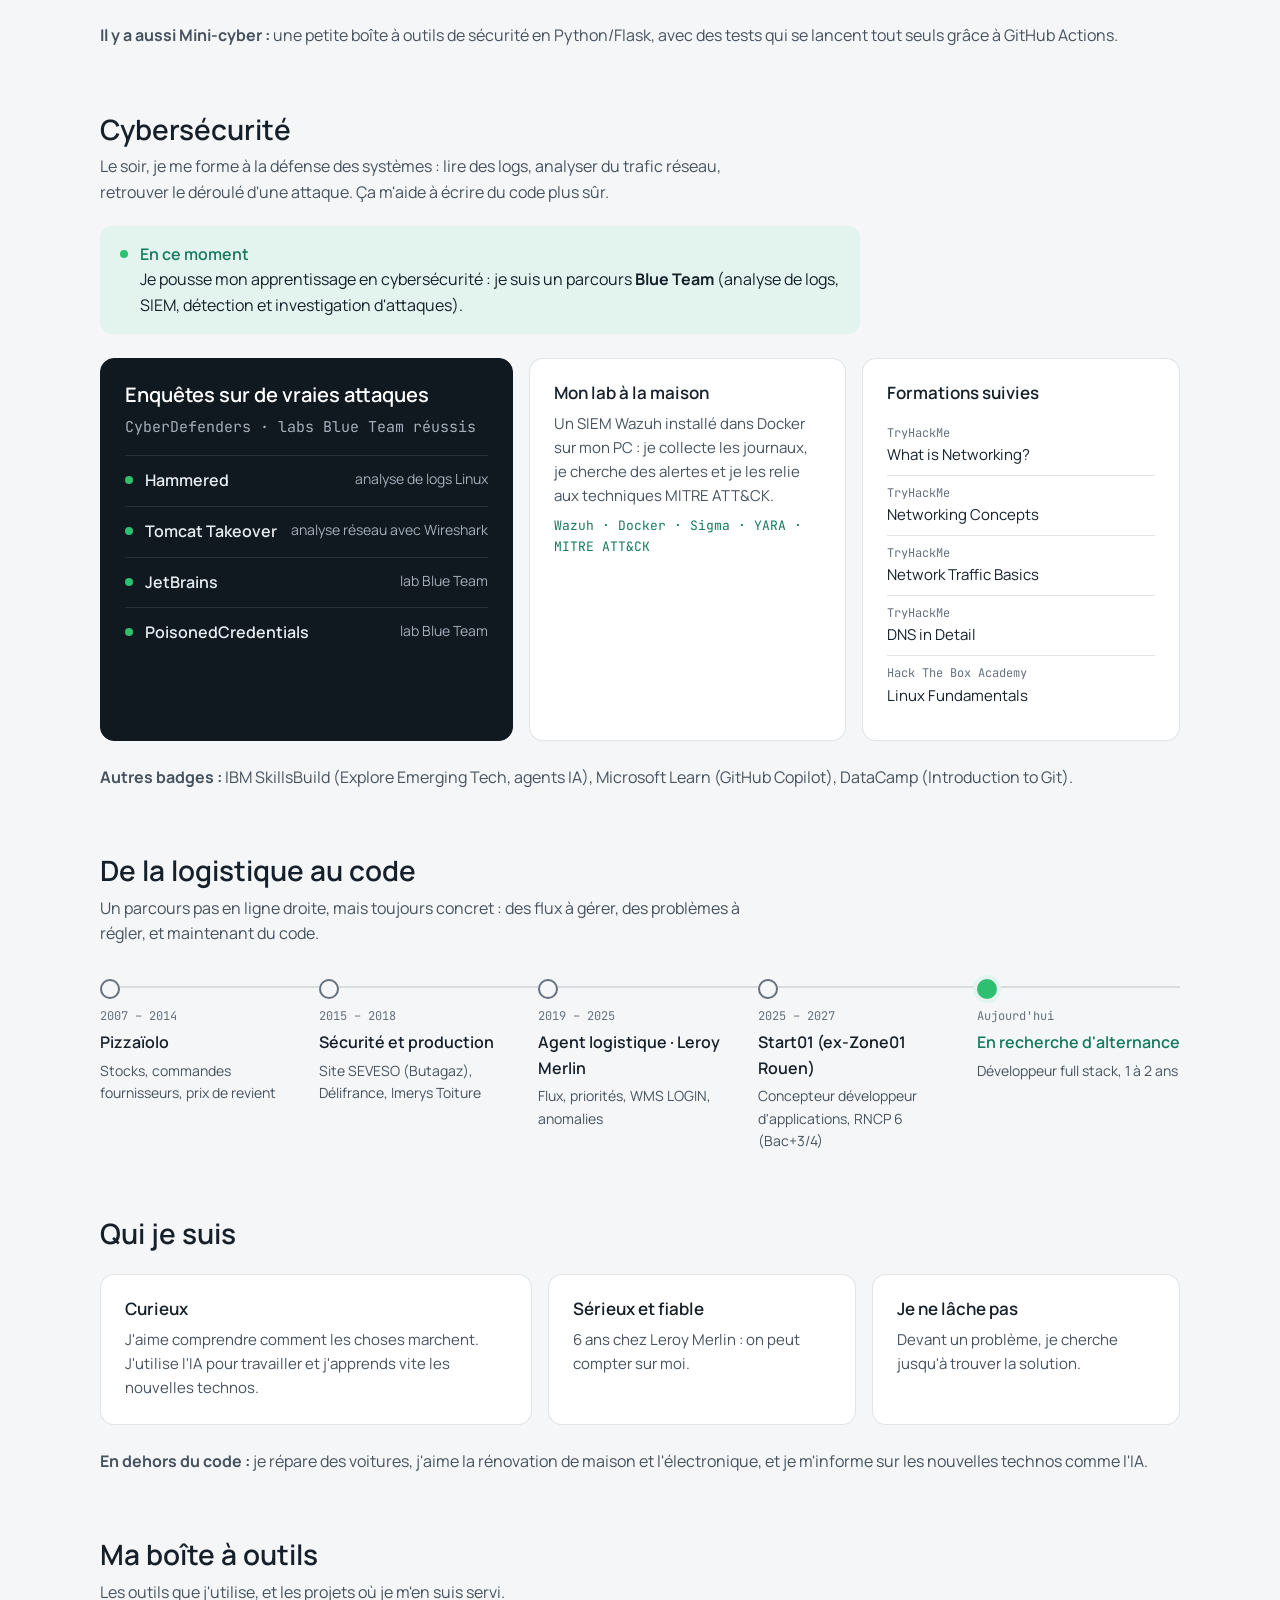
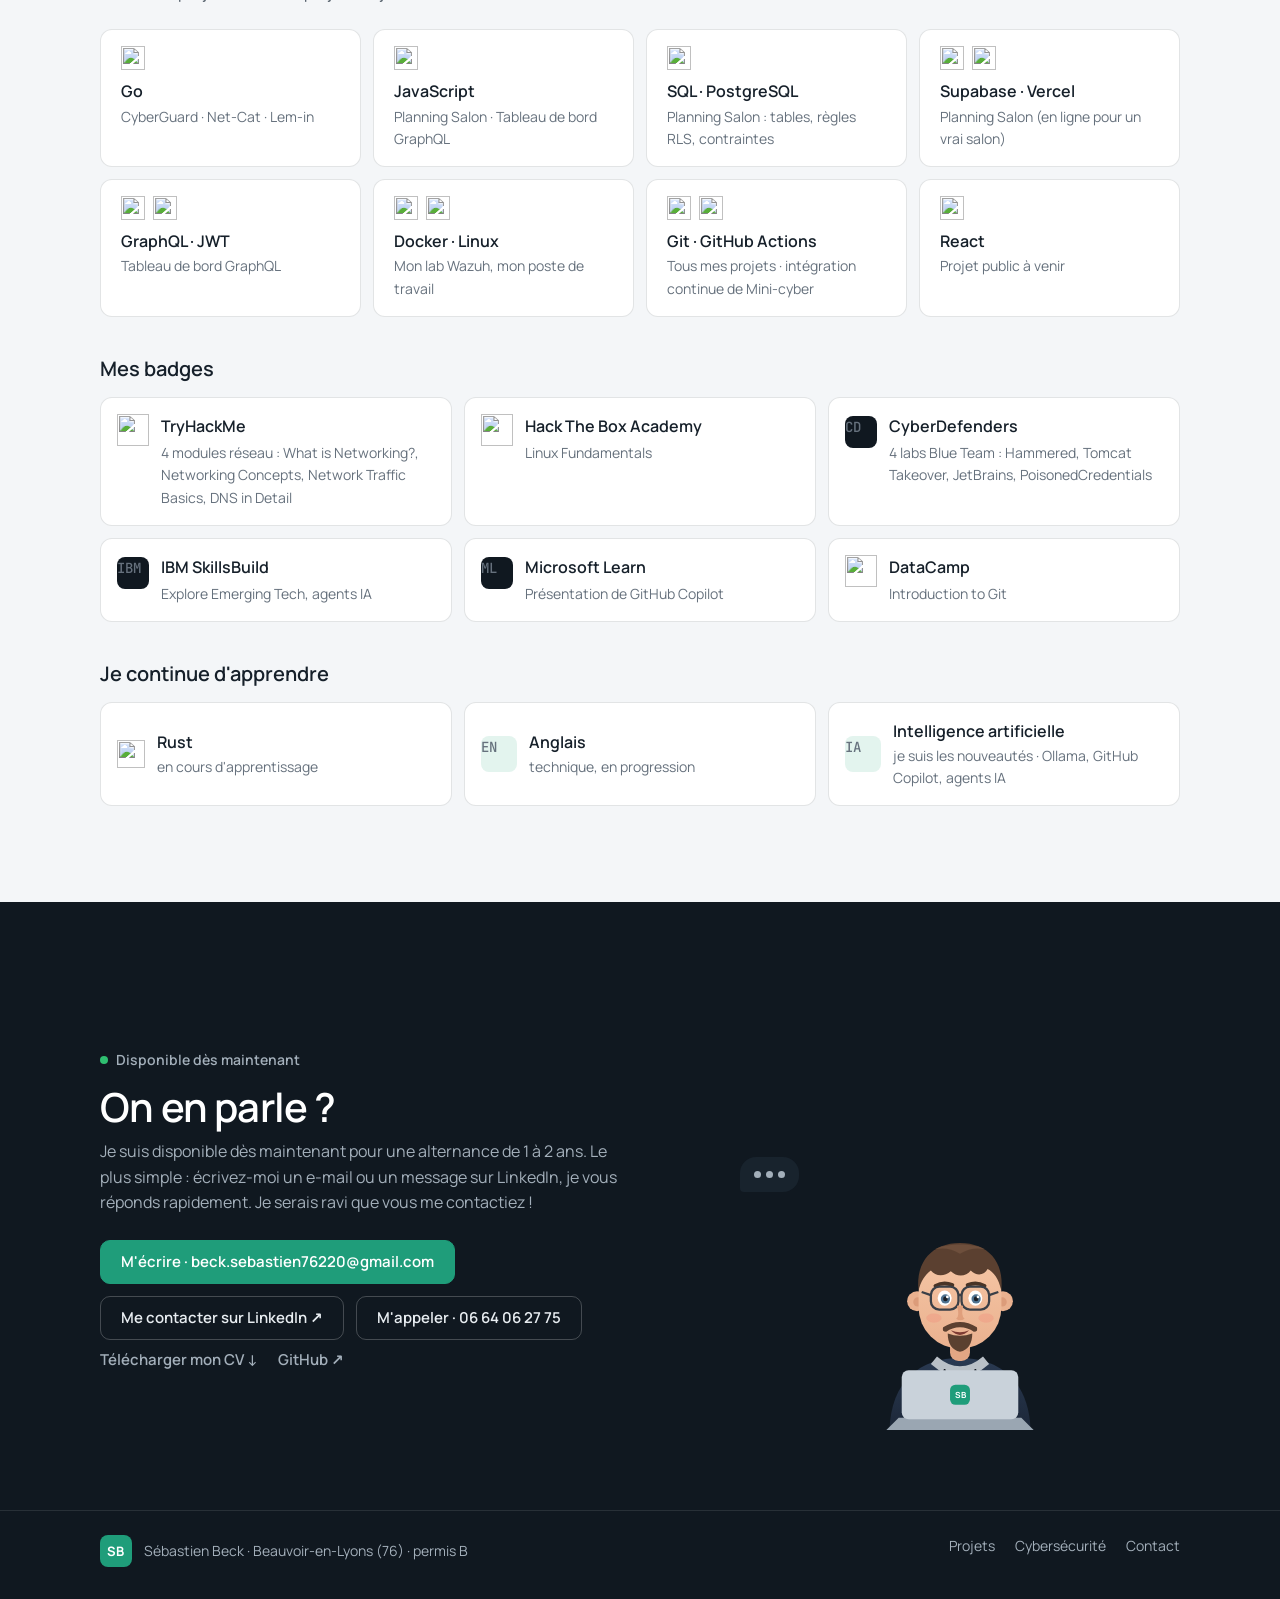
==== commit 33e6eff5: "Centre la scène et corrige l'affichage sur téléphone - Écran et personnage au milieu de l'écran sur " ====
--- a/index.html
+++ b/index.html
@@ -11,7 +11,7 @@
   <link rel="preconnect" href="https://fonts.gstatic.com" crossorigin>
   <link href="https://fonts.googleapis.com/css2?family=Manrope:wght@400;500;600;700&family=JetBrains+Mono:wght@400;500&display=swap" rel="stylesheet">
   <link rel="stylesheet" href="styles.css?v=22">
-  <link rel="stylesheet" href="chat.css?v=25">
+  <link rel="stylesheet" href="chat.css?v=27">
 </head>
 <body>
 
@@ -378,6 +378,6 @@
 </footer>
 
 <script src="script.js?v=9"></script>
-<script src="chat.js?v=37"></script>
+<script src="chat.js?v=38"></script>
 </body>
 </html>
--- a/chat.css
+++ b/chat.css
@@ -312,3 +312,23 @@
 @keyframes sc-trait { from { transform: scaleX(0); } }
 @media (max-width: 600px) { .sc-titre { font-size: 16px; } }
 @media (prefers-reduced-motion: reduce) { .sc-titre em::after { animation: none; } }
+
+/* La scène (écran + personnage) au milieu de l'écran, entre le titre et la zone de question */
+.sc-plateau { flex: 0 1 auto; margin: auto; padding-top: 120px; }
+@media (max-width: 760px) { .sc-plateau { flex: 1; margin: 0 auto; padding-top: 0; } }
+
+/* Téléphone : plus de place, plus rien qui se chevauche */
+@media (max-width: 760px) {
+  .sc-haut { align-items: flex-start; }
+  .sc-titre { font-size: 15px; }
+  .sc-statut { display: none; }
+  .sc-fermer { padding: 6px 10px; font-size: 13px; flex-shrink: 0; }
+  .sc-plateau { min-height: 0; }
+  .sc-ecran { height: 30vh; }
+  .sc-bulle { font-size: 13px; line-height: 1.4; margin-bottom: 12px; }
+  .sc-question { display: none; }
+}
+@media (max-width: 760px) and (max-height: 700px) {
+  .sc-ecran { height: 26vh; }
+  .sc-perso { width: 96px; }
+}
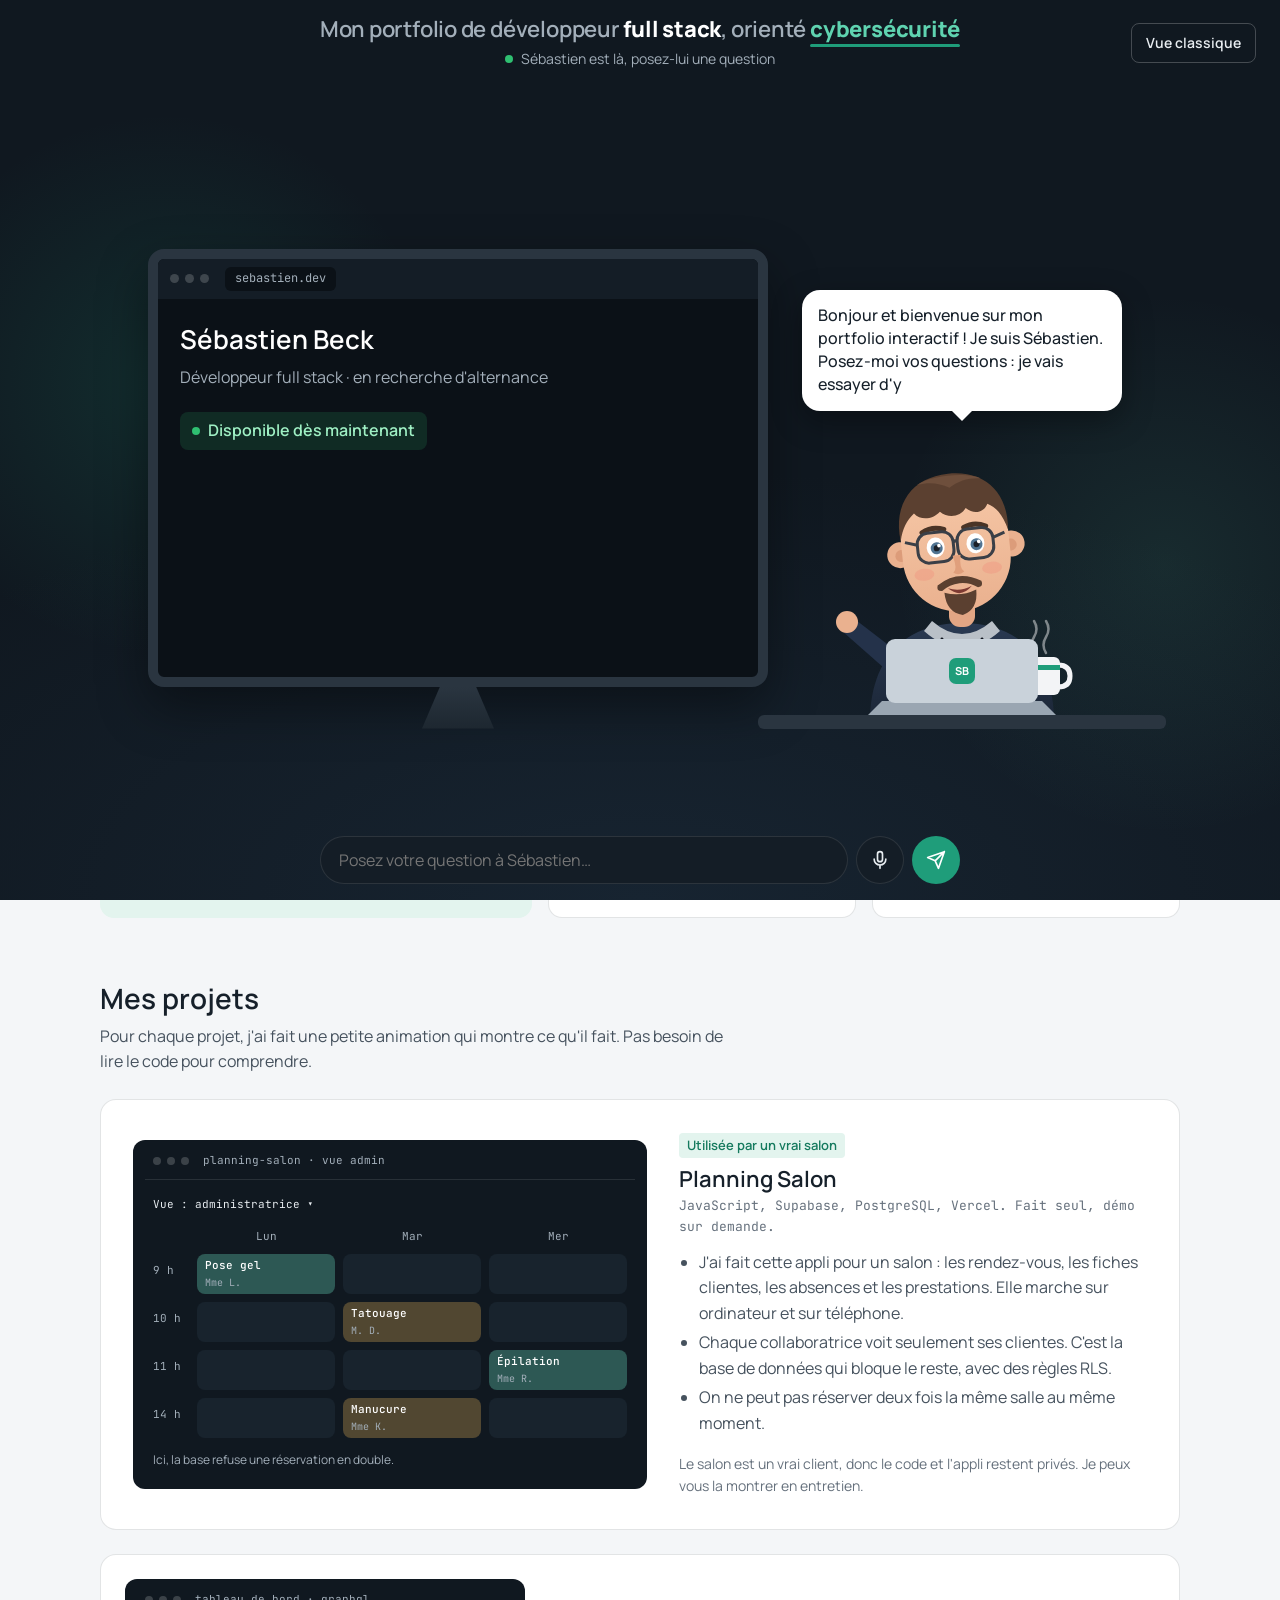
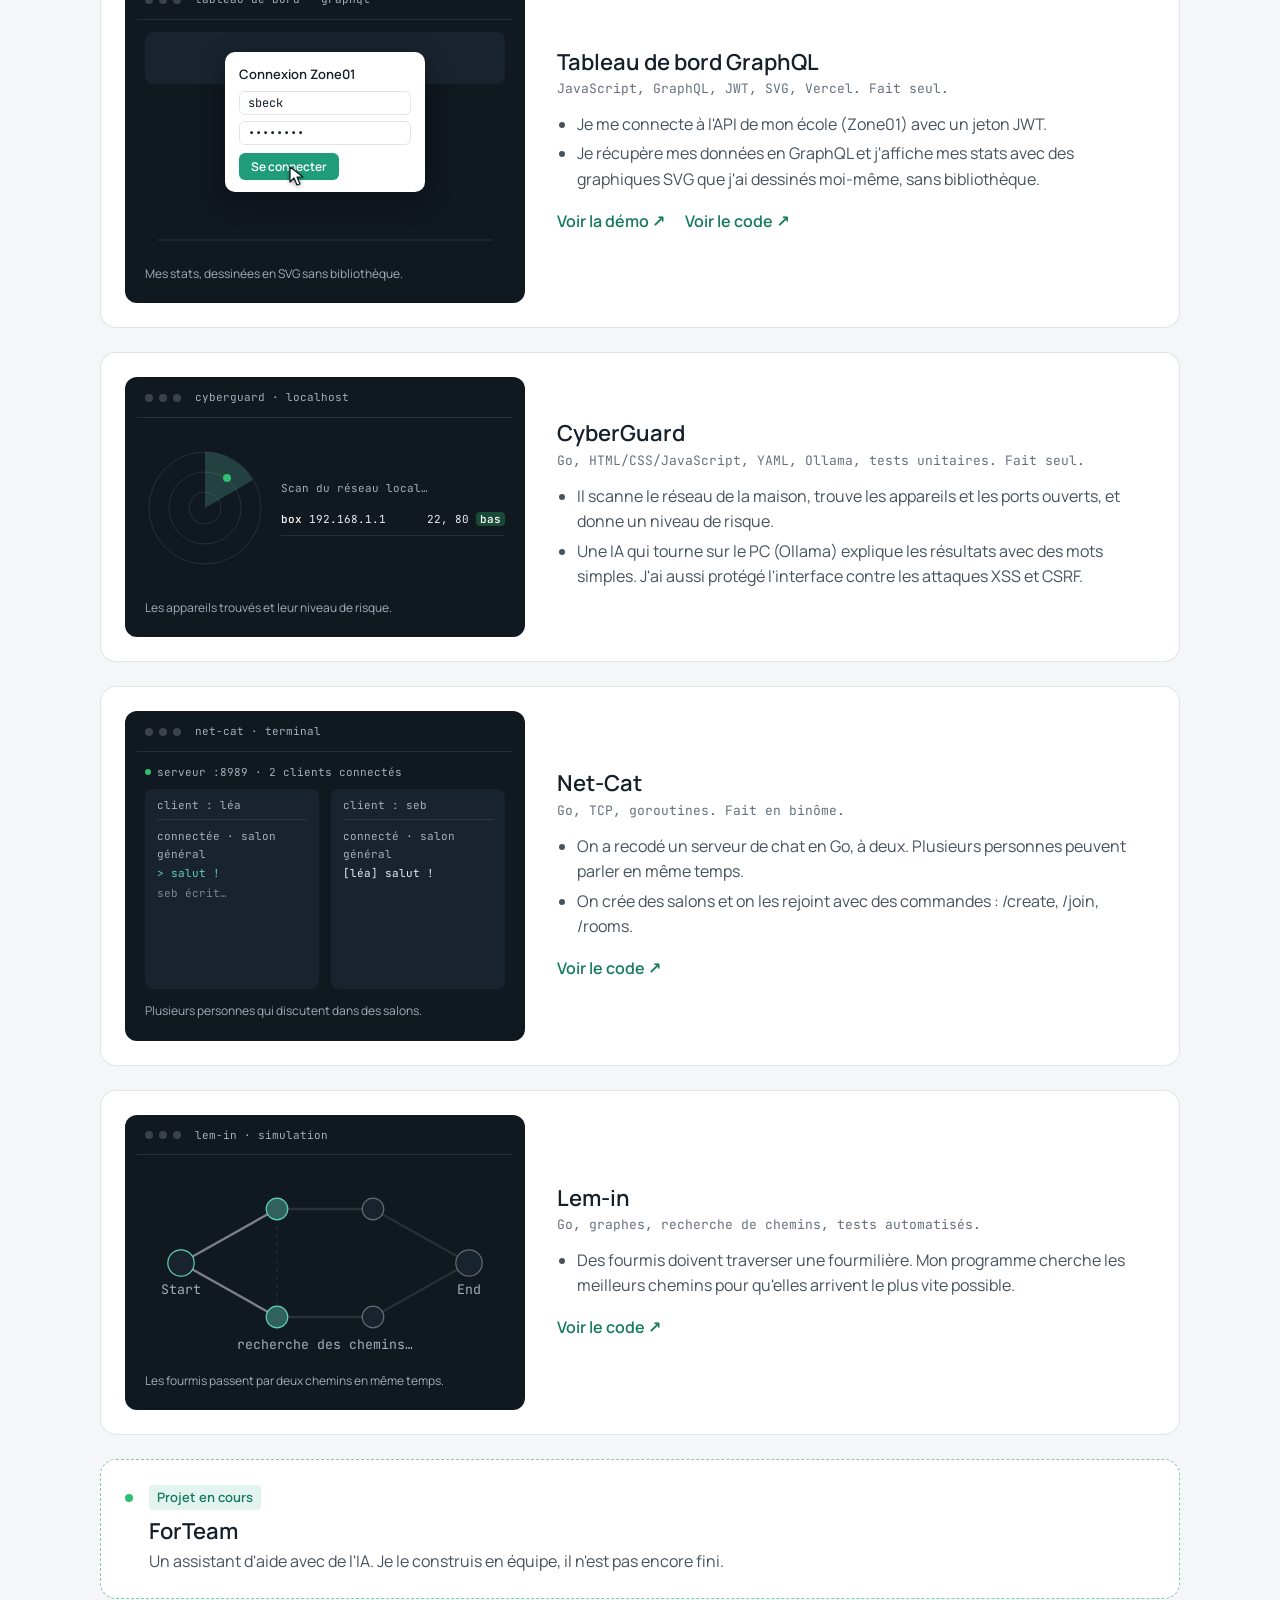
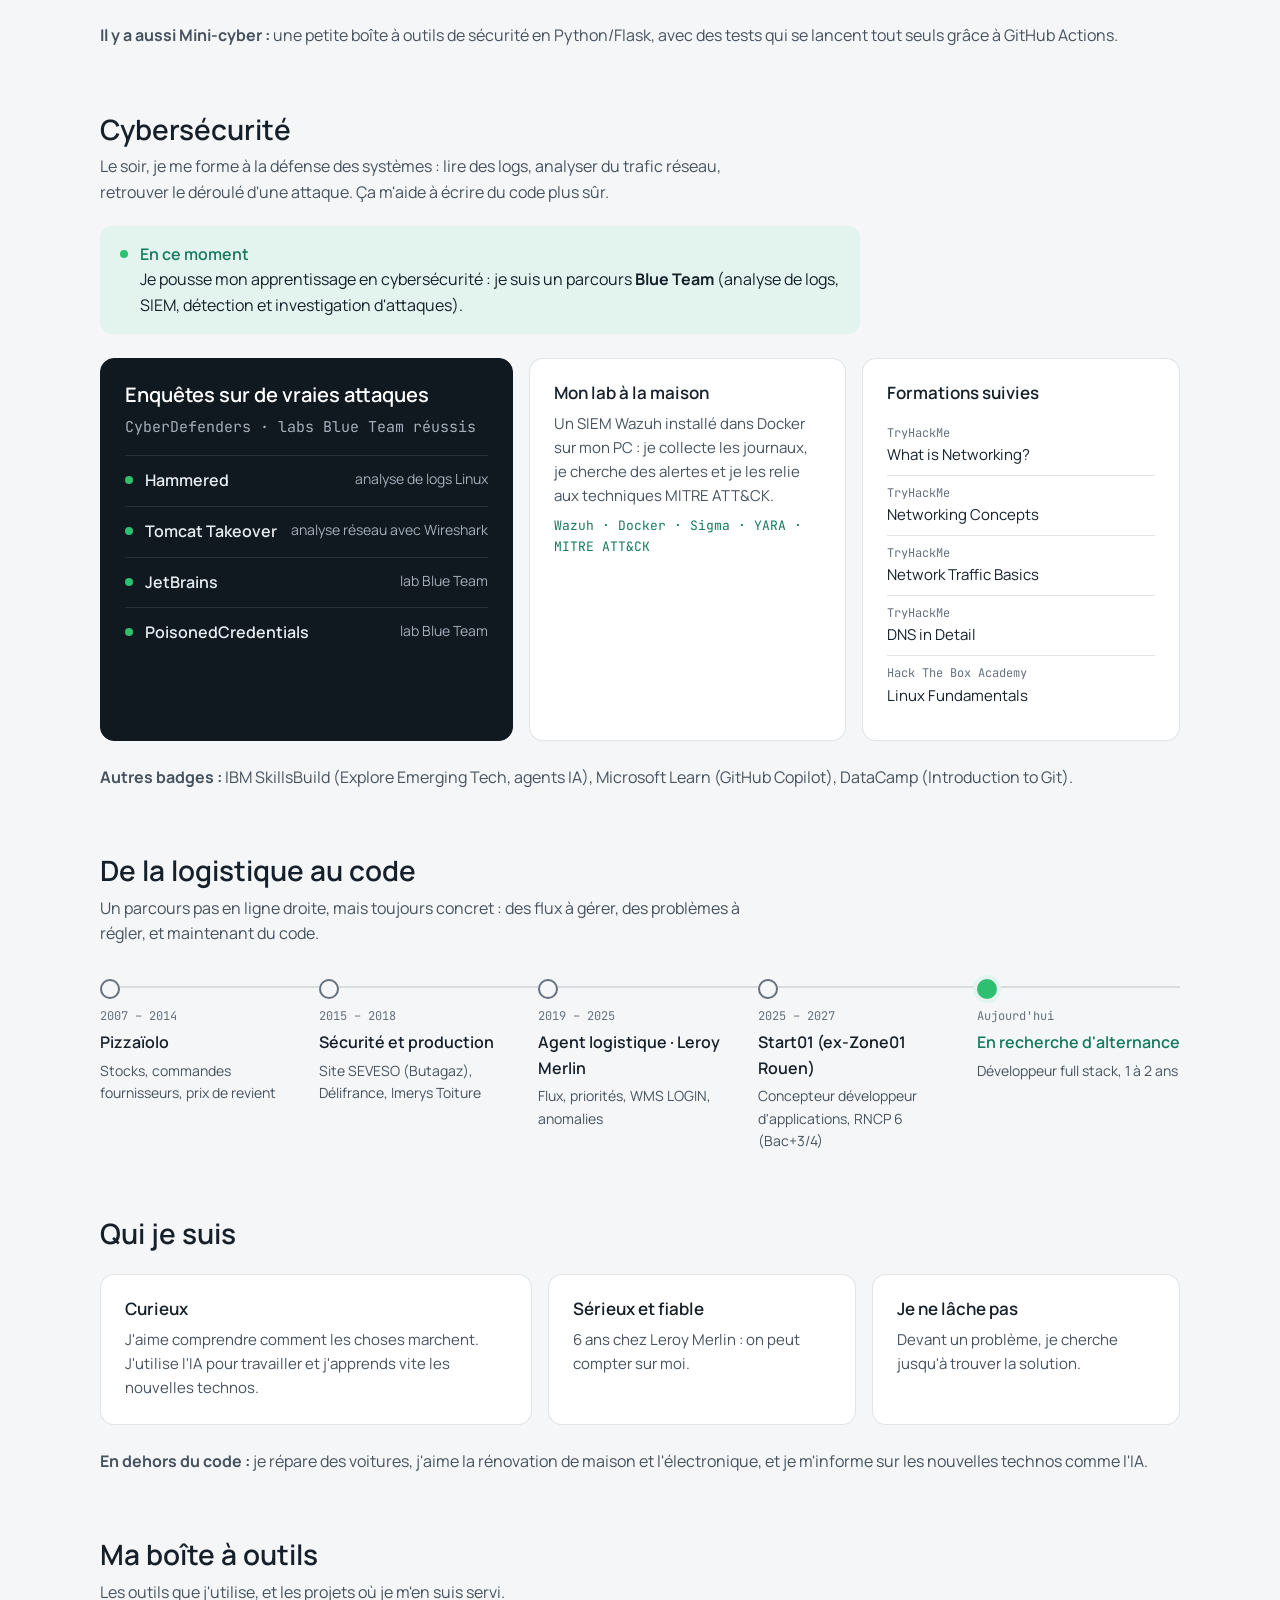
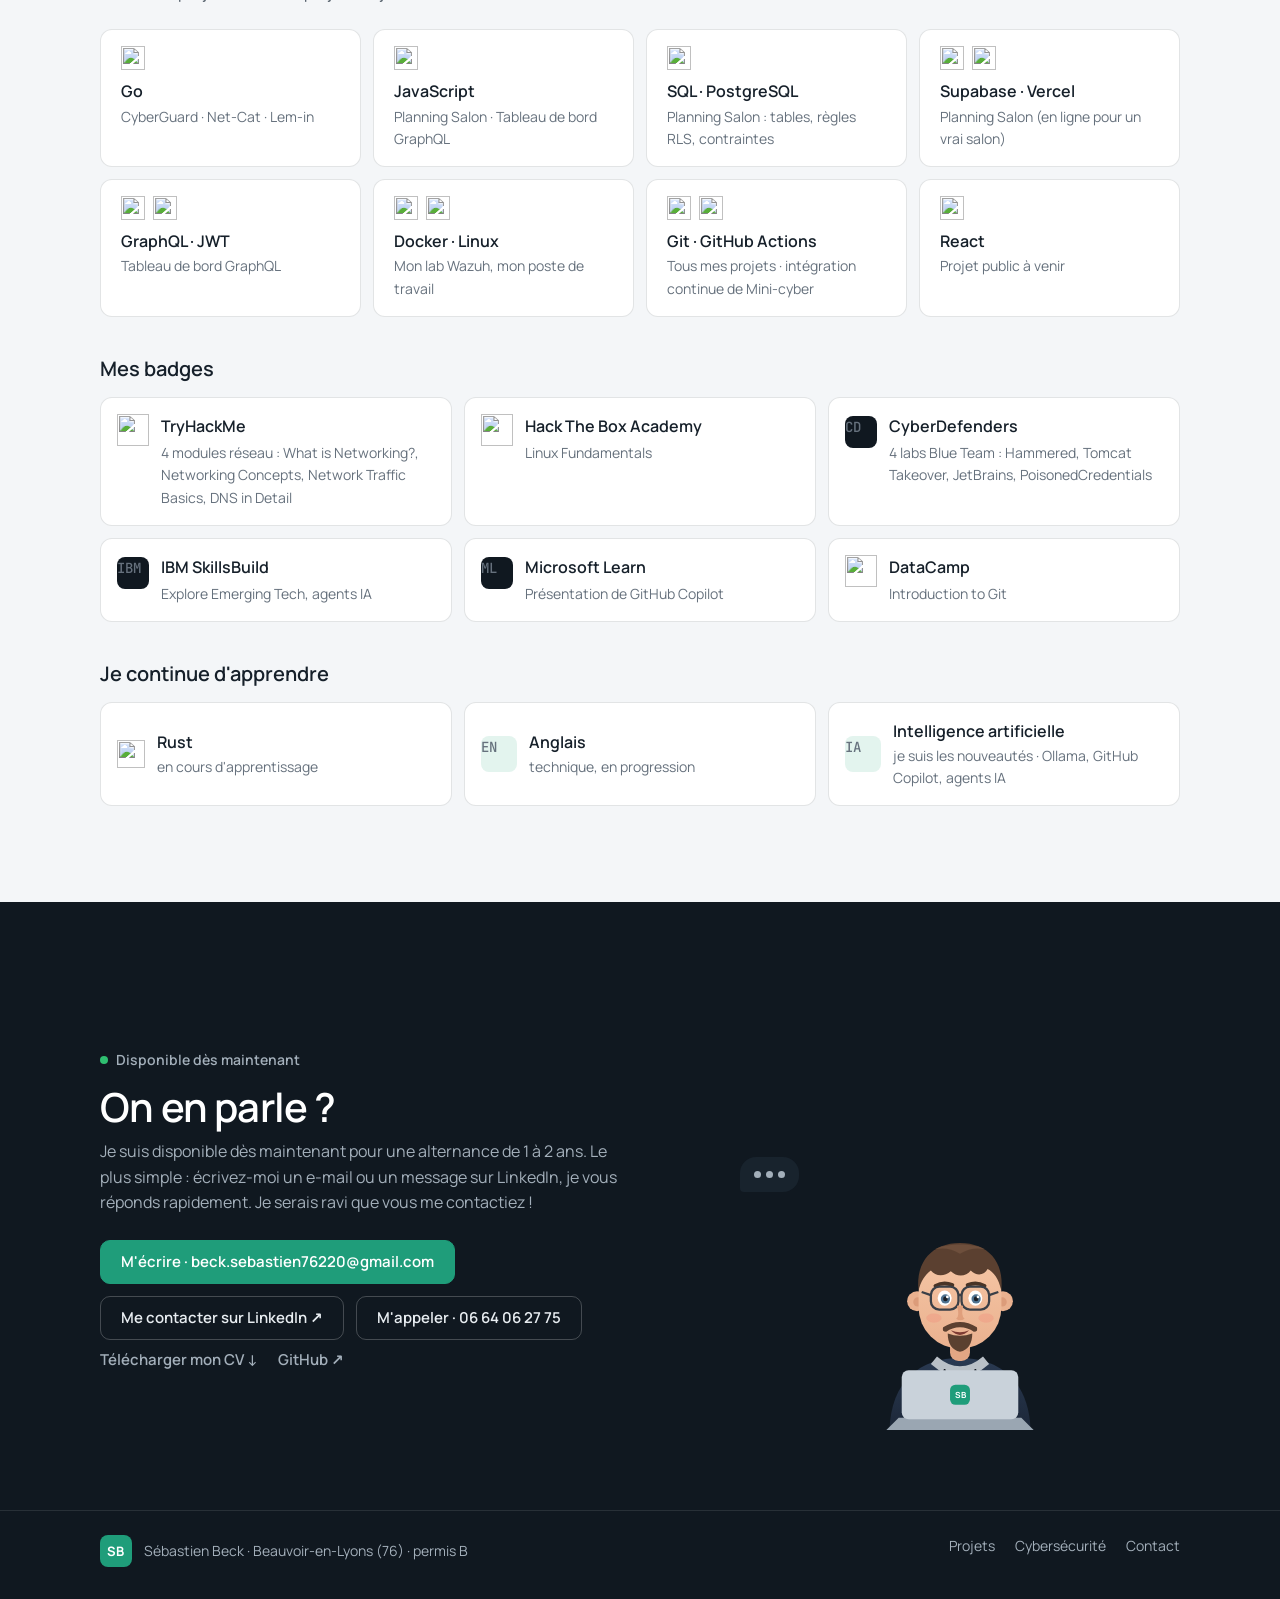
==== commit cc1d6188: "Centre le titre en haut et ajuste les très petits téléphones Co-Authored-By: Claude Opus 5.5 <norepl" ====
--- a/index.html
+++ b/index.html
@@ -11,7 +11,7 @@
   <link rel="preconnect" href="https://fonts.gstatic.com" crossorigin>
   <link href="https://fonts.googleapis.com/css2?family=Manrope:wght@400;500;600;700&family=JetBrains+Mono:wght@400;500&display=swap" rel="stylesheet">
   <link rel="stylesheet" href="styles.css?v=22">
-  <link rel="stylesheet" href="chat.css?v=27">
+  <link rel="stylesheet" href="chat.css?v=29">
 </head>
 <body>
 
--- a/chat.css
+++ b/chat.css
@@ -332,3 +332,19 @@
   .sc-ecran { height: 26vh; }
   .sc-perso { width: 96px; }
 }
+
+/* Le titre « Mon portfolio… » centré en haut */
+.sc-haut { display: grid; grid-template-columns: 1fr auto 1fr; align-items: center; }
+.sc-titres { grid-column: 2; align-items: center; text-align: center; }
+.sc-fermer { grid-column: 3; justify-self: end; }
+@media (max-width: 760px) {
+  .sc-haut { grid-template-columns: 1fr; justify-items: center; gap: 6px; }
+  .sc-titres, .sc-fermer { grid-column: 1; }
+  .sc-fermer { justify-self: center; }
+}
+/* Très petits téléphones : tout doit tenir sans se chevaucher */
+@media (max-width: 760px) and (max-height: 620px) {
+  .sc-ecran { height: 22vh; }
+  .sc-perso { width: 80px; }
+  .sc-bulle { font-size: 12px; padding: 8px 10px; margin-bottom: 4px; }
+}
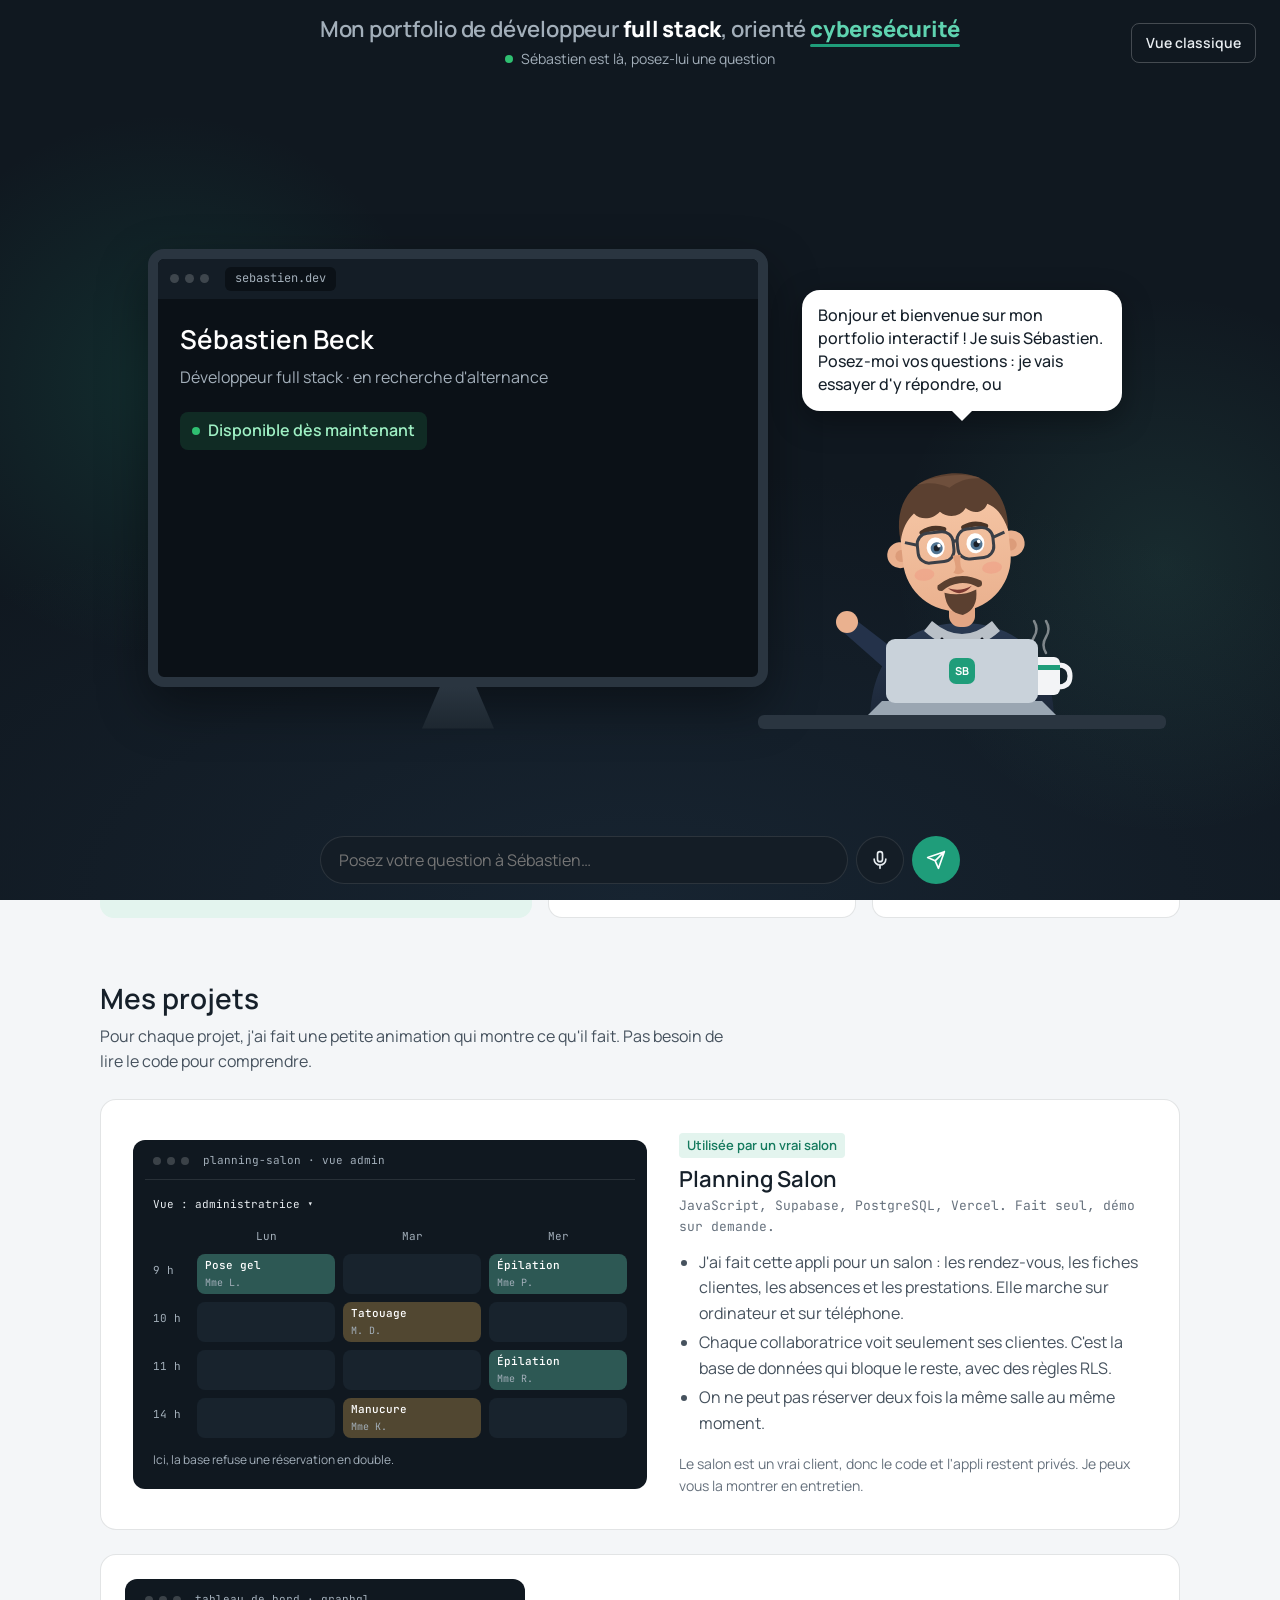
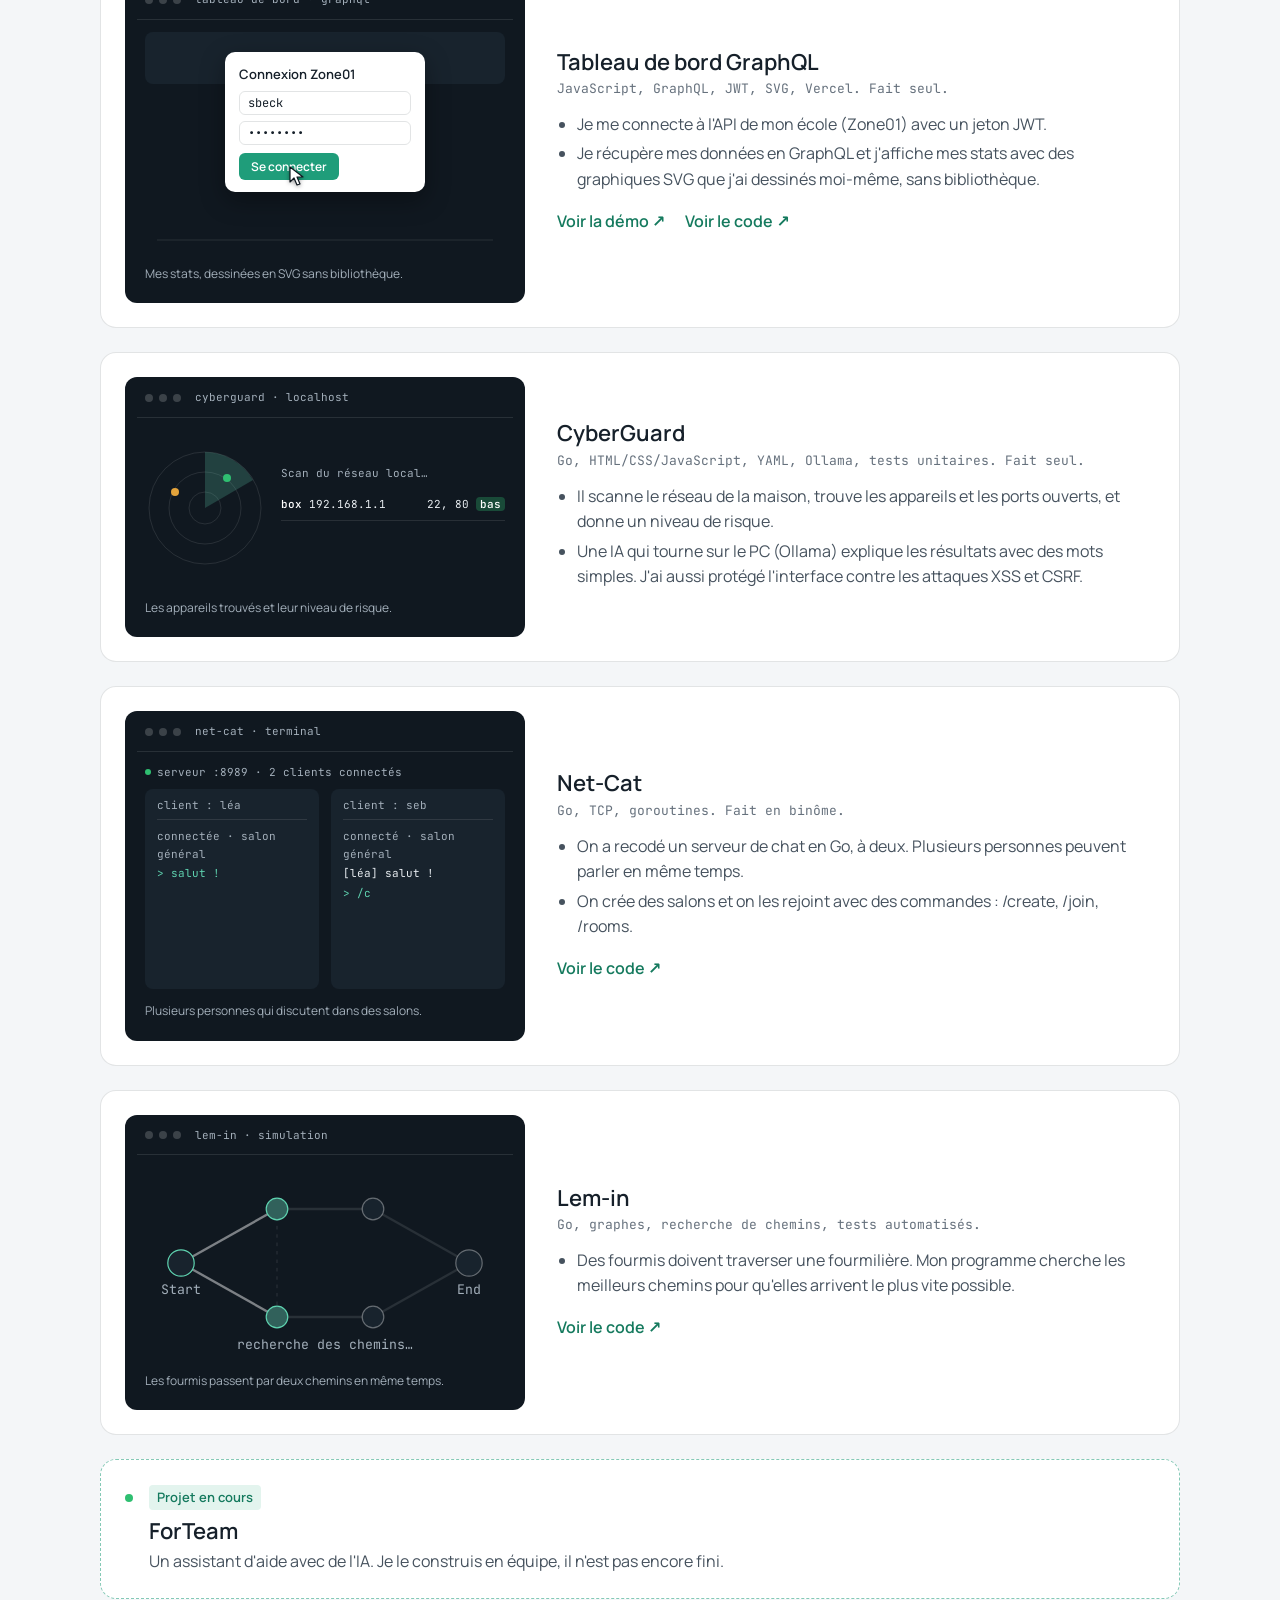
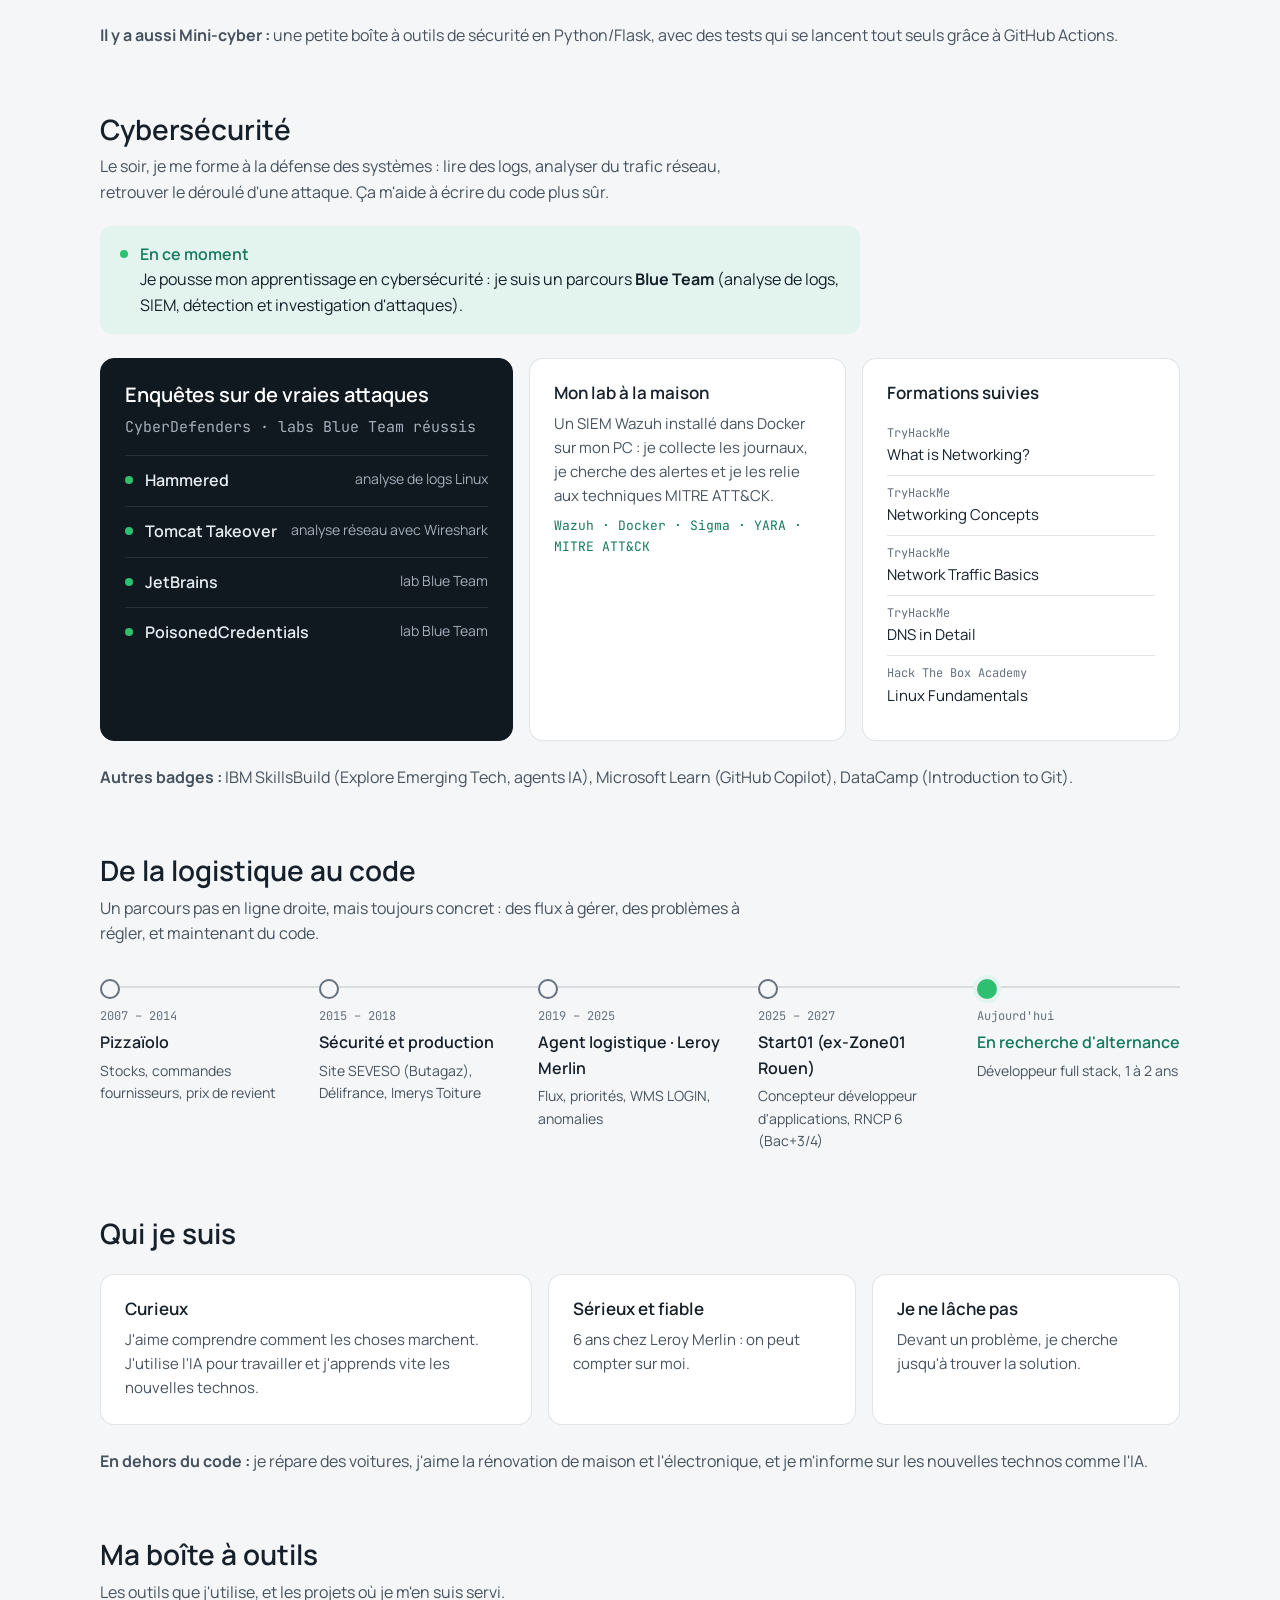
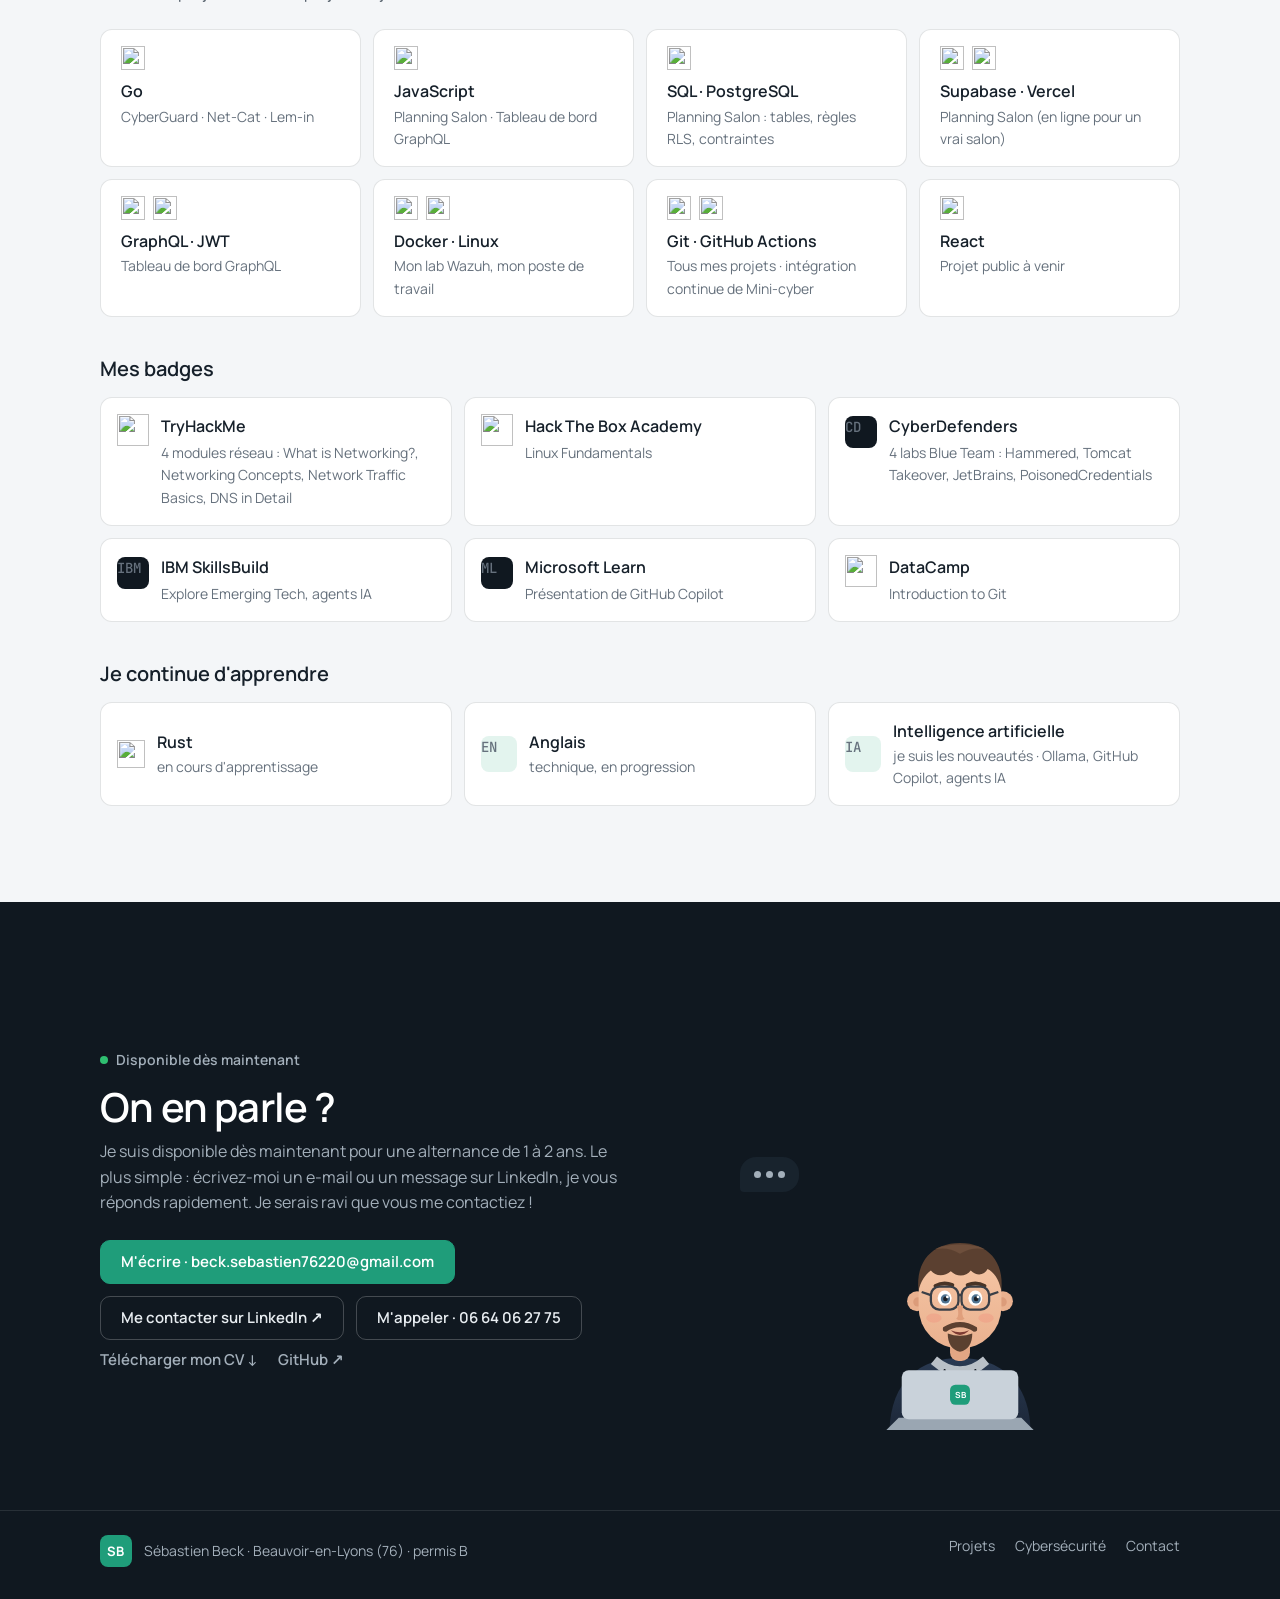
==== commit 63dc6458: "Téléphone : la bulle et le personnage restent toujours visibles - Propositions de questions sur plus" ====
--- a/index.html
+++ b/index.html
@@ -11,7 +11,7 @@
   <link rel="preconnect" href="https://fonts.gstatic.com" crossorigin>
   <link href="https://fonts.googleapis.com/css2?family=Manrope:wght@400;500;600;700&family=JetBrains+Mono:wght@400;500&display=swap" rel="stylesheet">
   <link rel="stylesheet" href="styles.css?v=22">
-  <link rel="stylesheet" href="chat.css?v=29">
+  <link rel="stylesheet" href="chat.css?v=32">
 </head>
 <body>
 
--- a/chat.css
+++ b/chat.css
@@ -348,3 +348,23 @@
   .sc-perso { width: 80px; }
   .sc-bulle { font-size: 12px; padding: 8px 10px; margin-bottom: 4px; }
 }
+
+/* Téléphone : propositions de questions sur plusieurs lignes, centrées, sans toucher le personnage */
+@media (max-width: 760px) {
+  .sc-puces { flex-wrap: wrap; justify-content: center; overflow: visible; gap: 6px; padding: 10px 12px 2px; }
+  .sc-puces button { flex-shrink: 1; font-size: 13px; padding: 6px 11px; max-width: 100%; white-space: normal; }
+  .sc-plateau { overflow: hidden; padding-bottom: 6px; }
+}
+@media (max-width: 760px) and (max-height: 620px) {
+  .sc-puces button:nth-child(n+3) { display: none; }
+}
+
+/* Téléphone : le personnage et sa bulle ne sont jamais cachés.
+   S'il manque de la place, c'est le grand écran qui rapetisse (et défile). */
+@media (max-width: 760px) {
+  .sc-plateau { display: flex; flex-direction: column; overflow: visible; }
+  .sc-ecran-zone { flex: 1 1 auto; min-height: 0; display: flex; flex-direction: column; }
+  .sc-moniteur { flex: 1 1 auto; min-height: 0; display: flex; flex-direction: column; }
+  .sc-ecran { flex: 1 1 auto; height: auto; max-height: 34vh; min-height: 64px; overflow-y: auto; }
+  .sc-perso-zone { flex: none; }
+}
